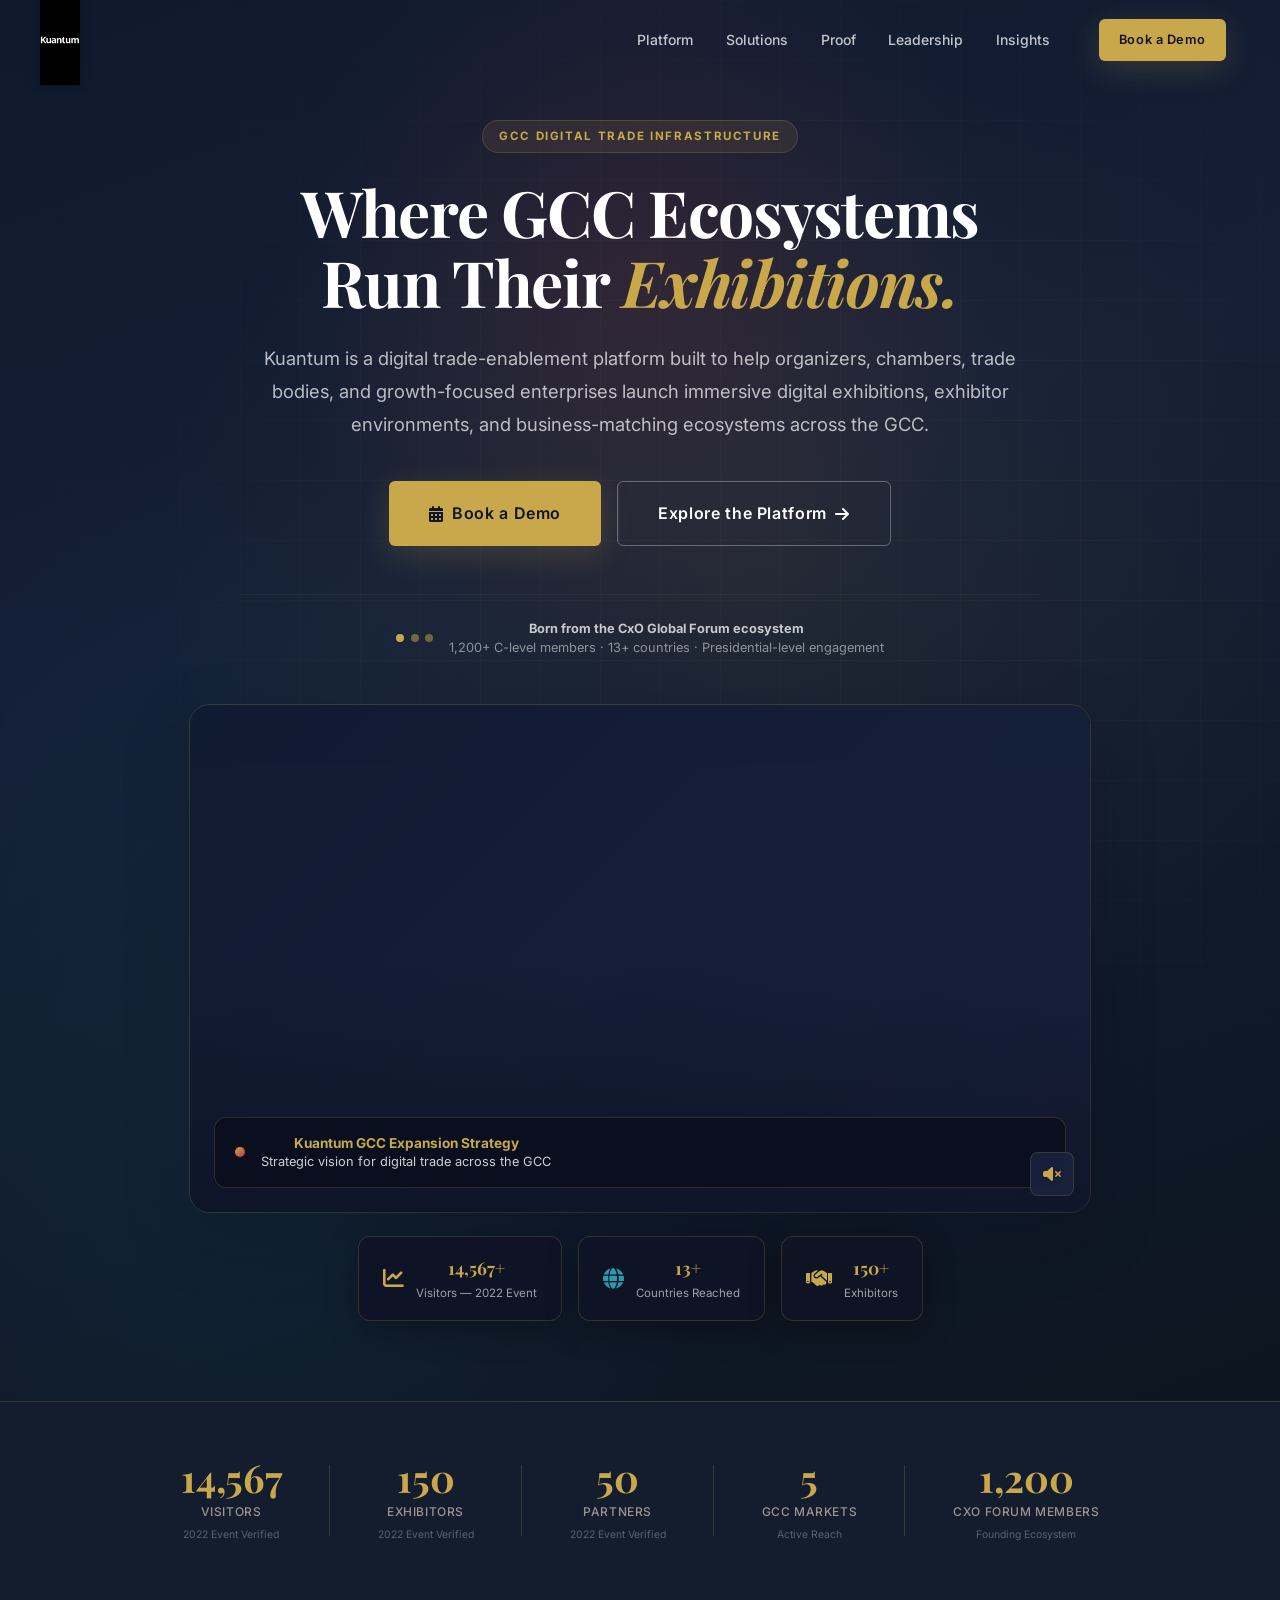
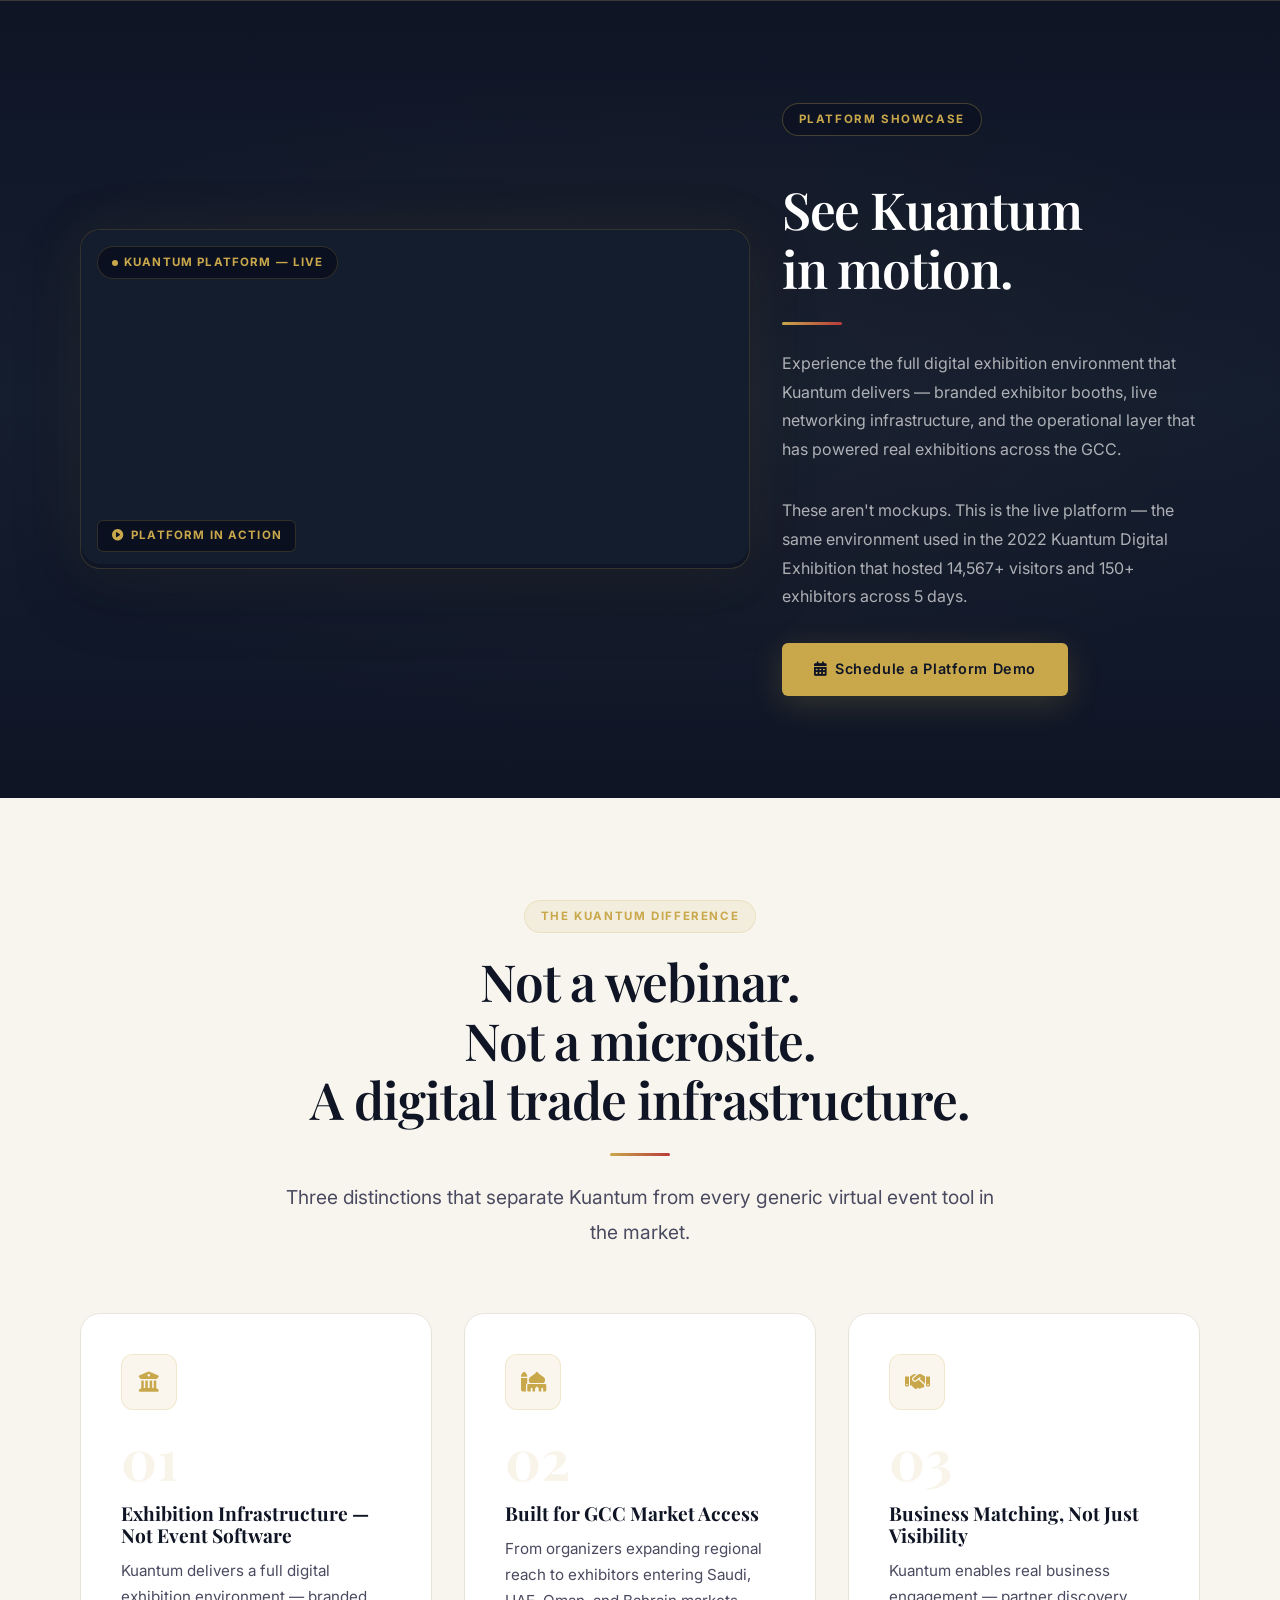
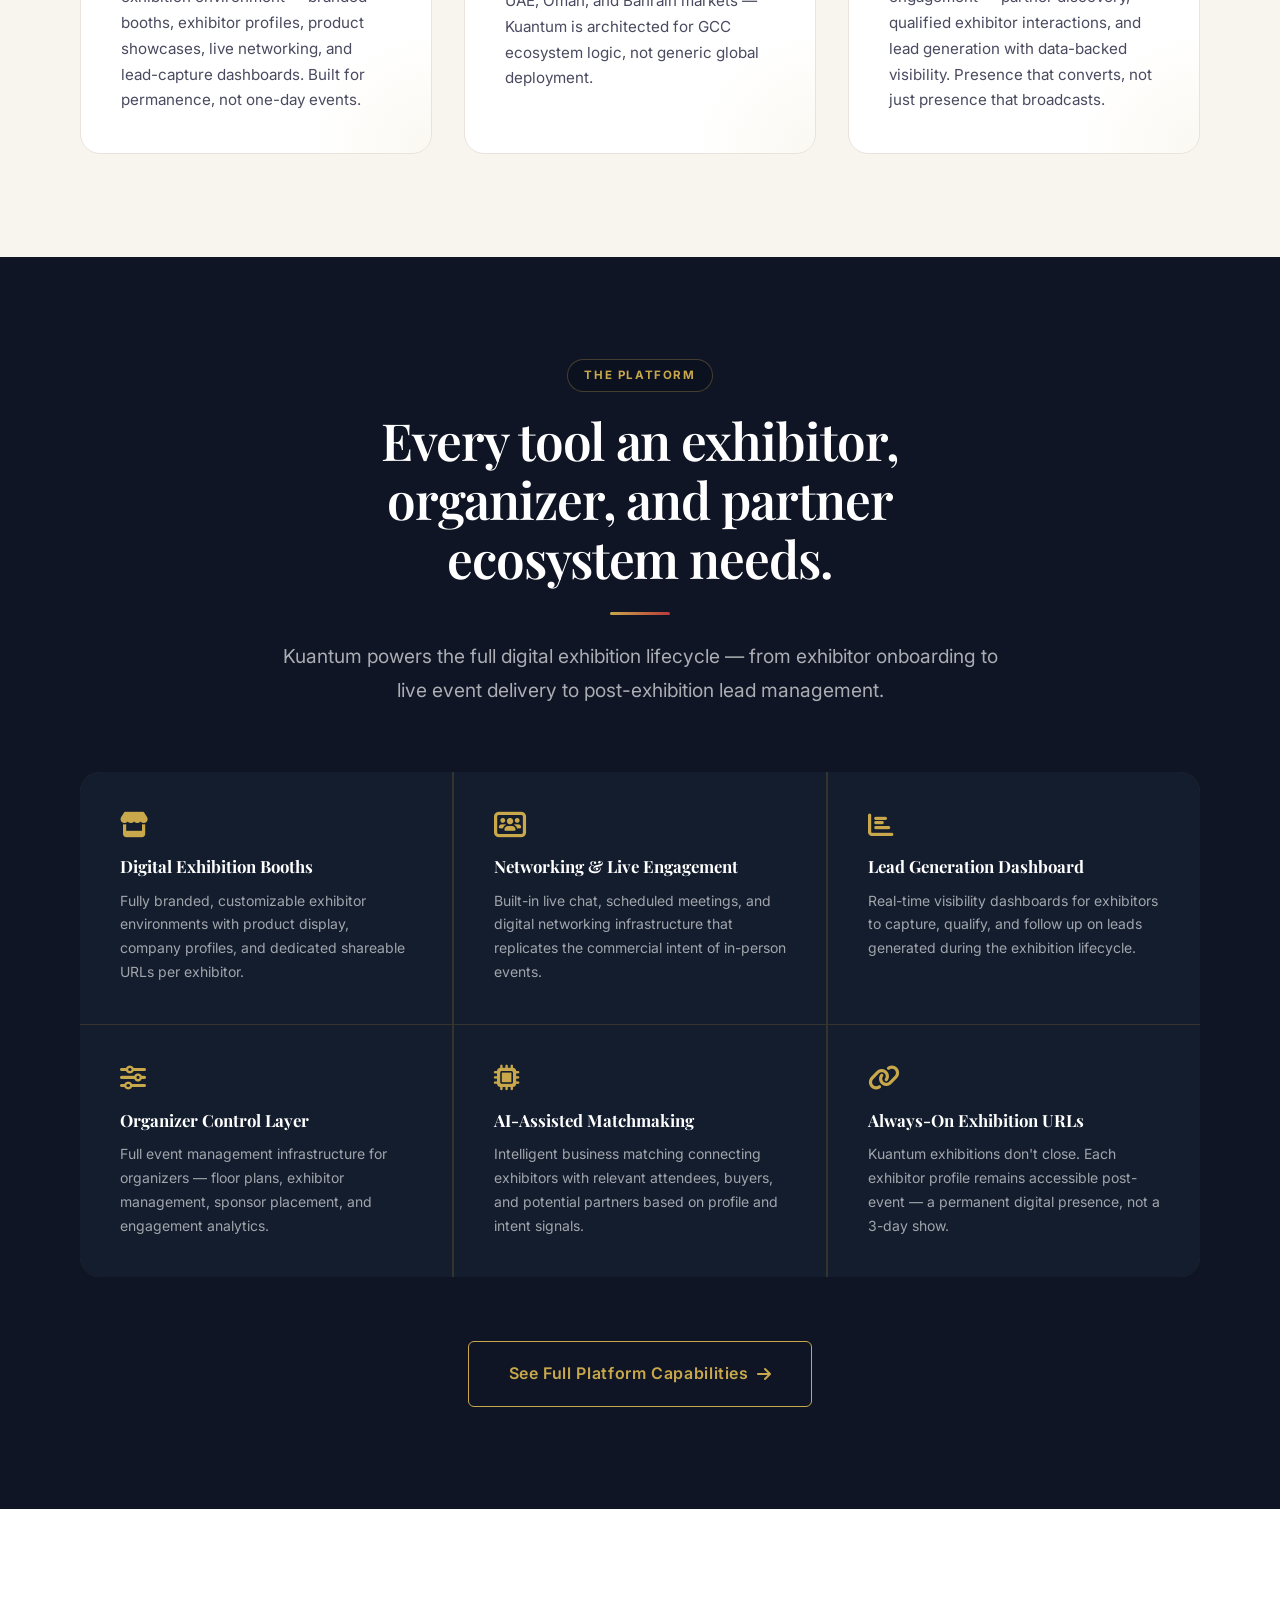
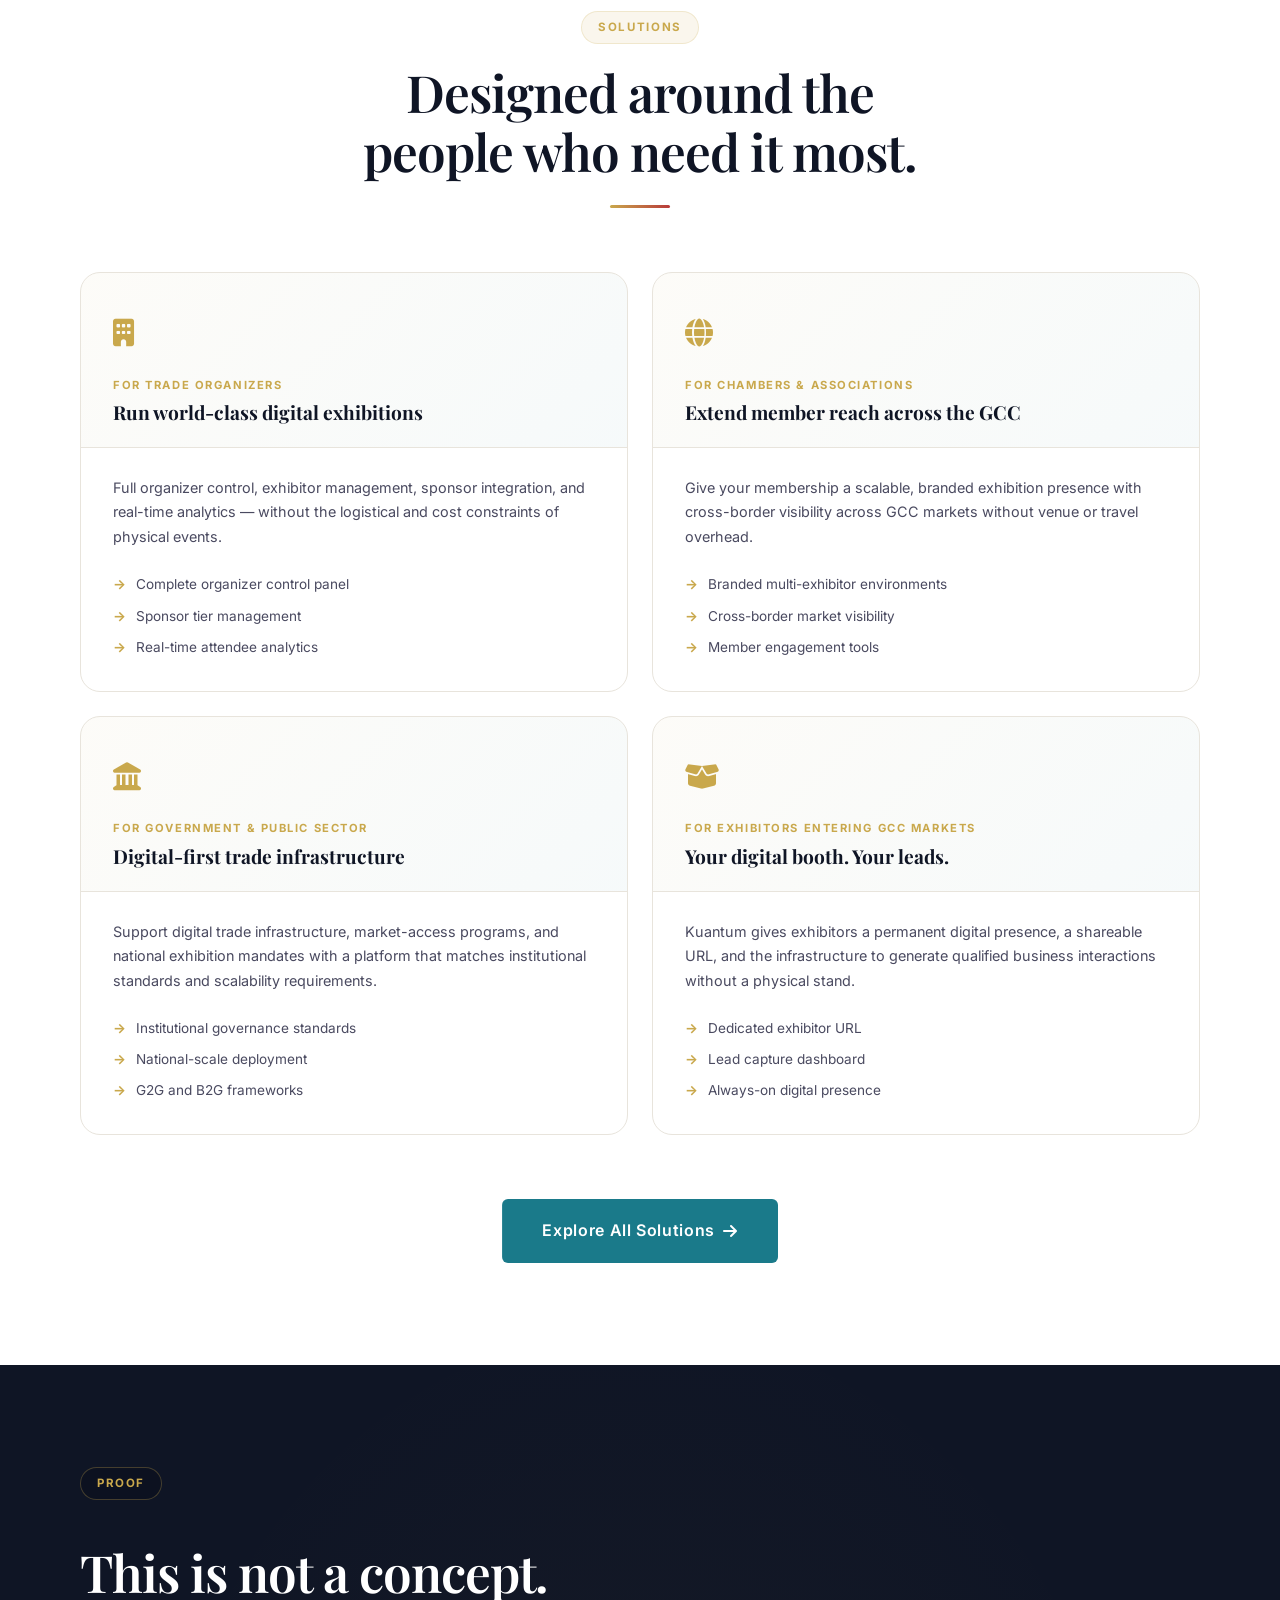
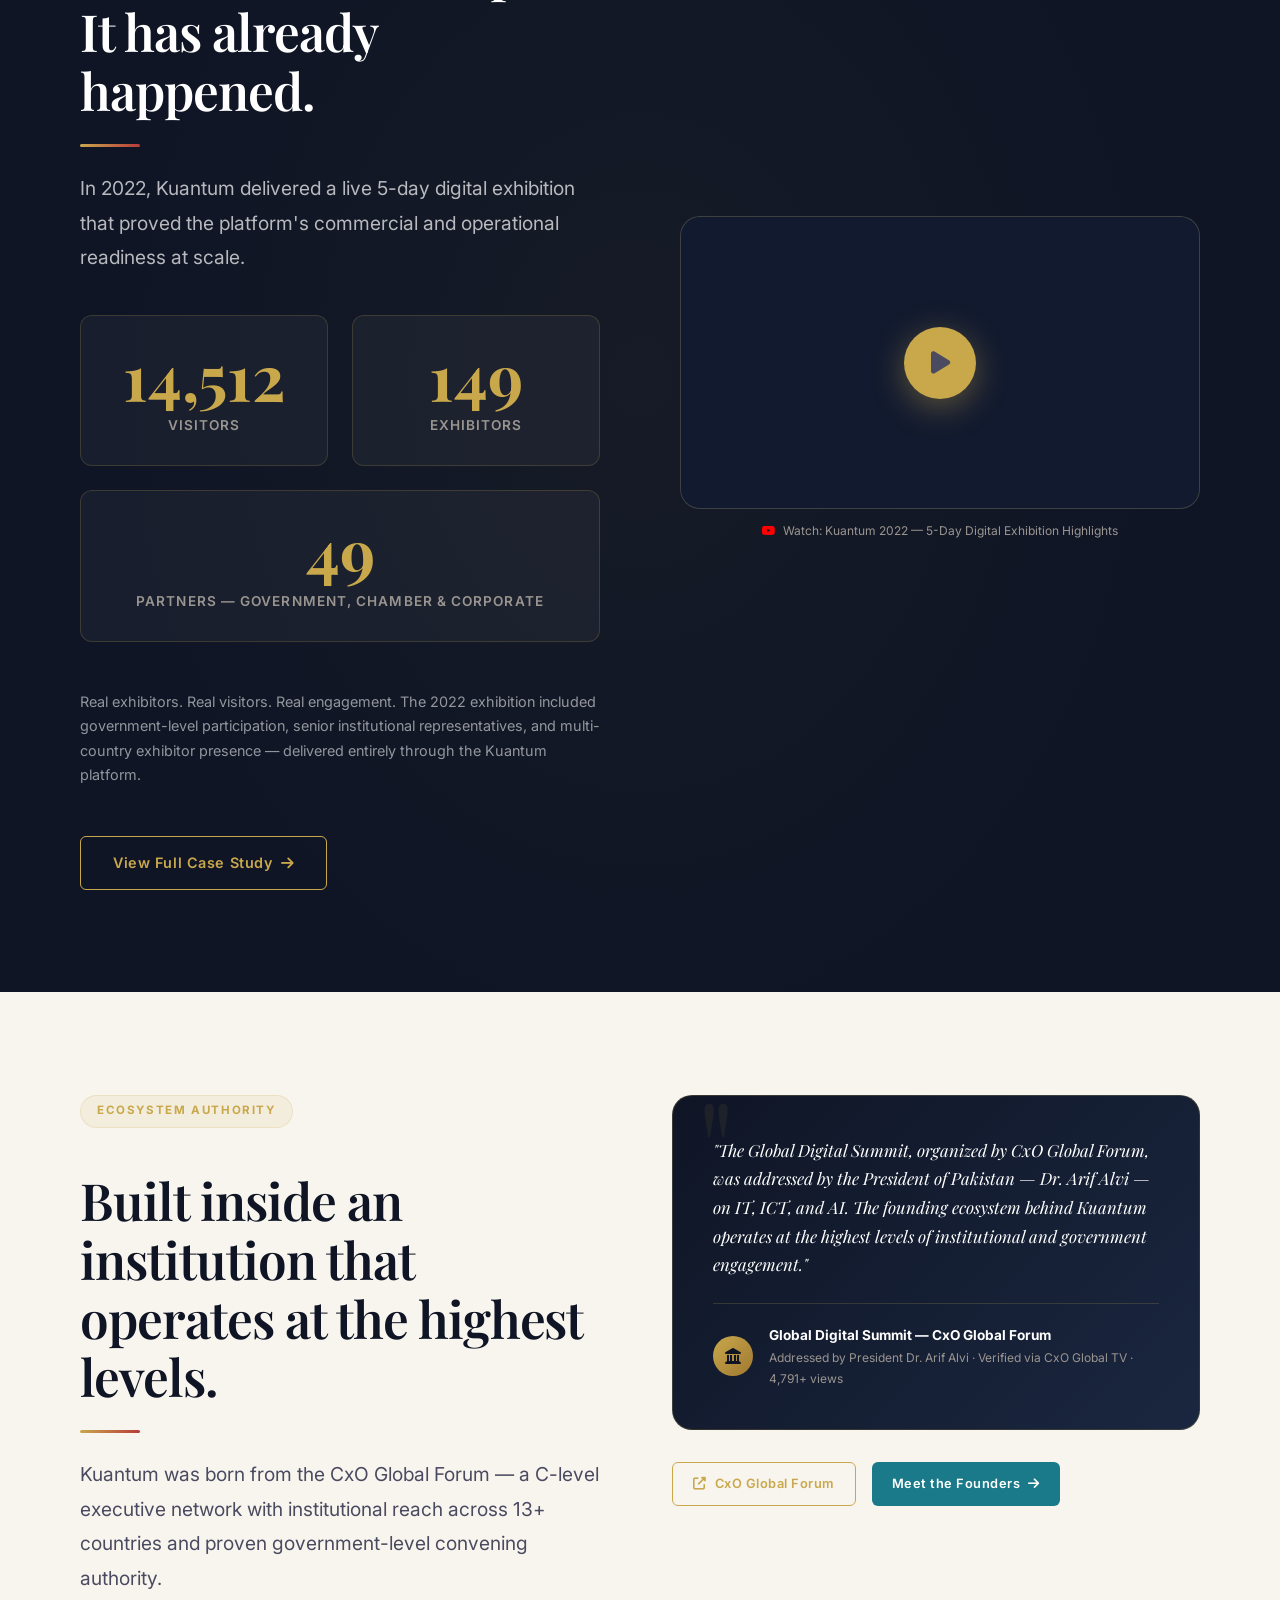
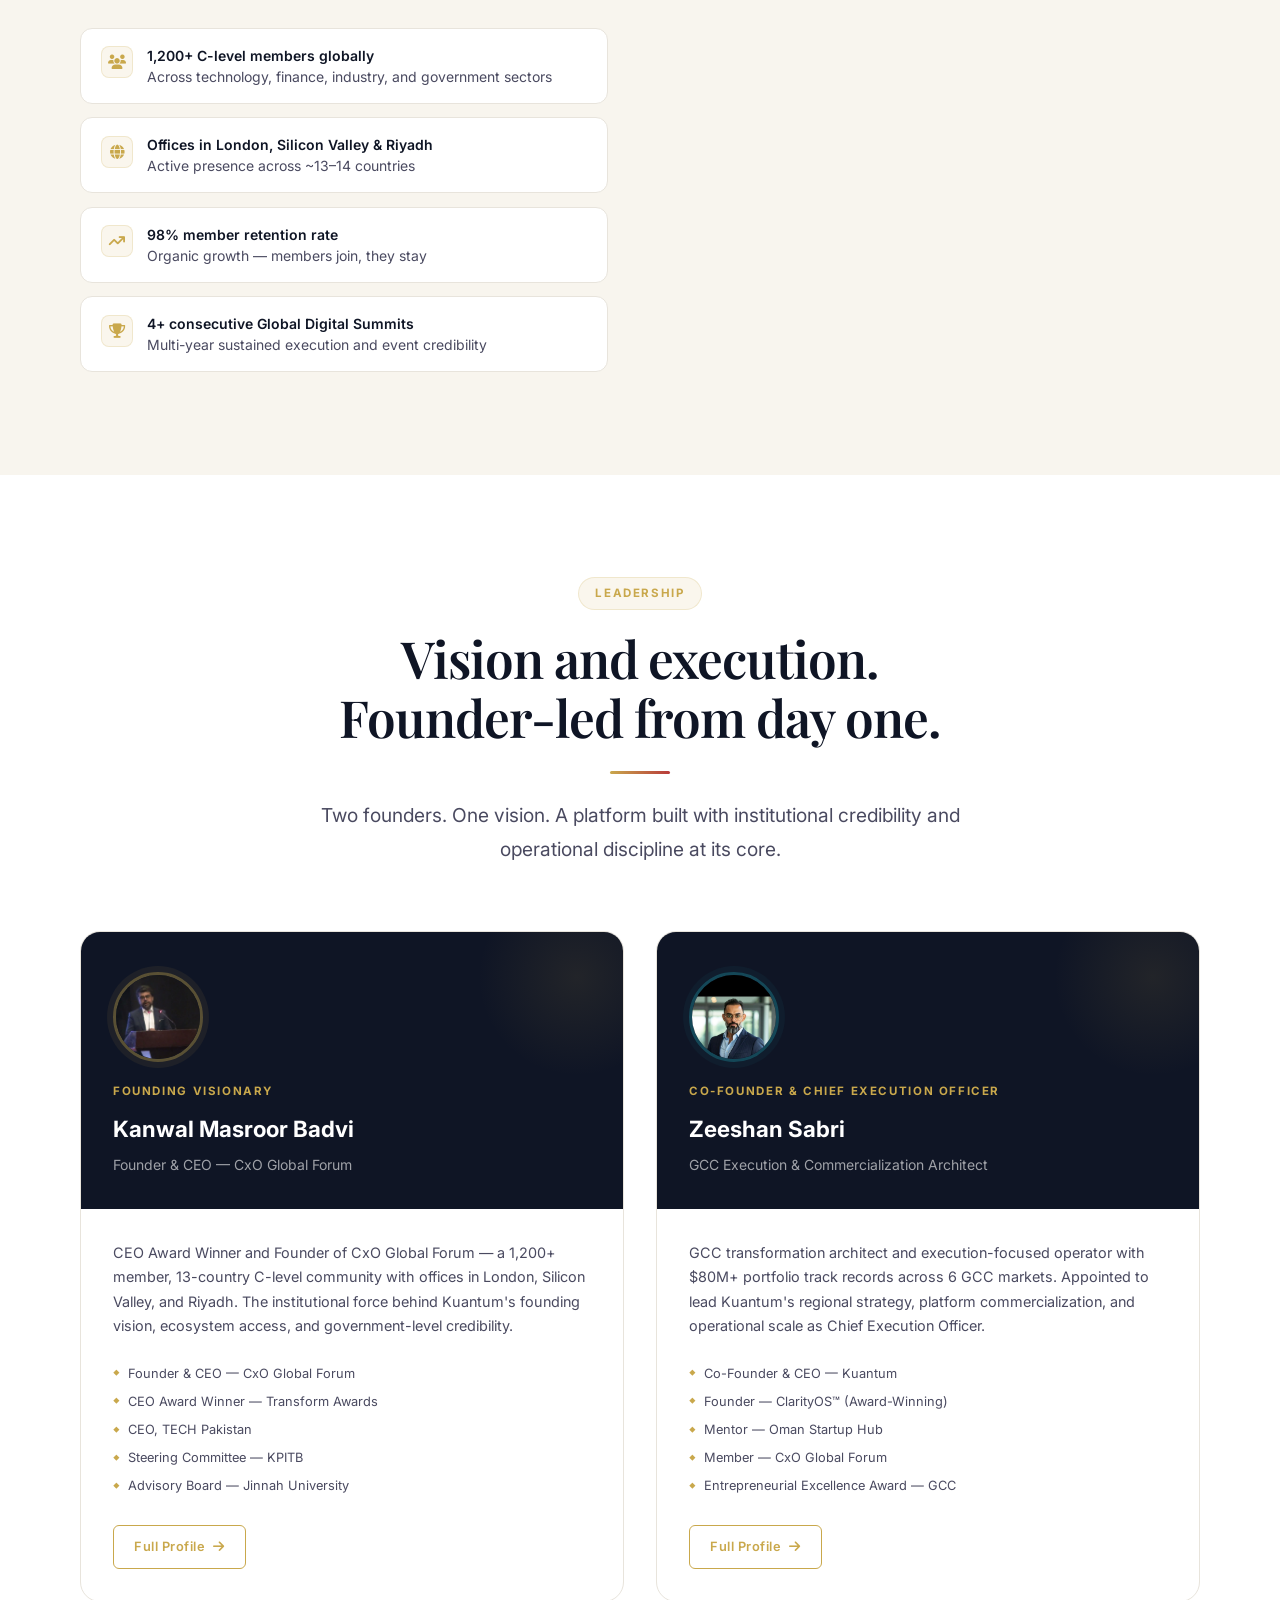
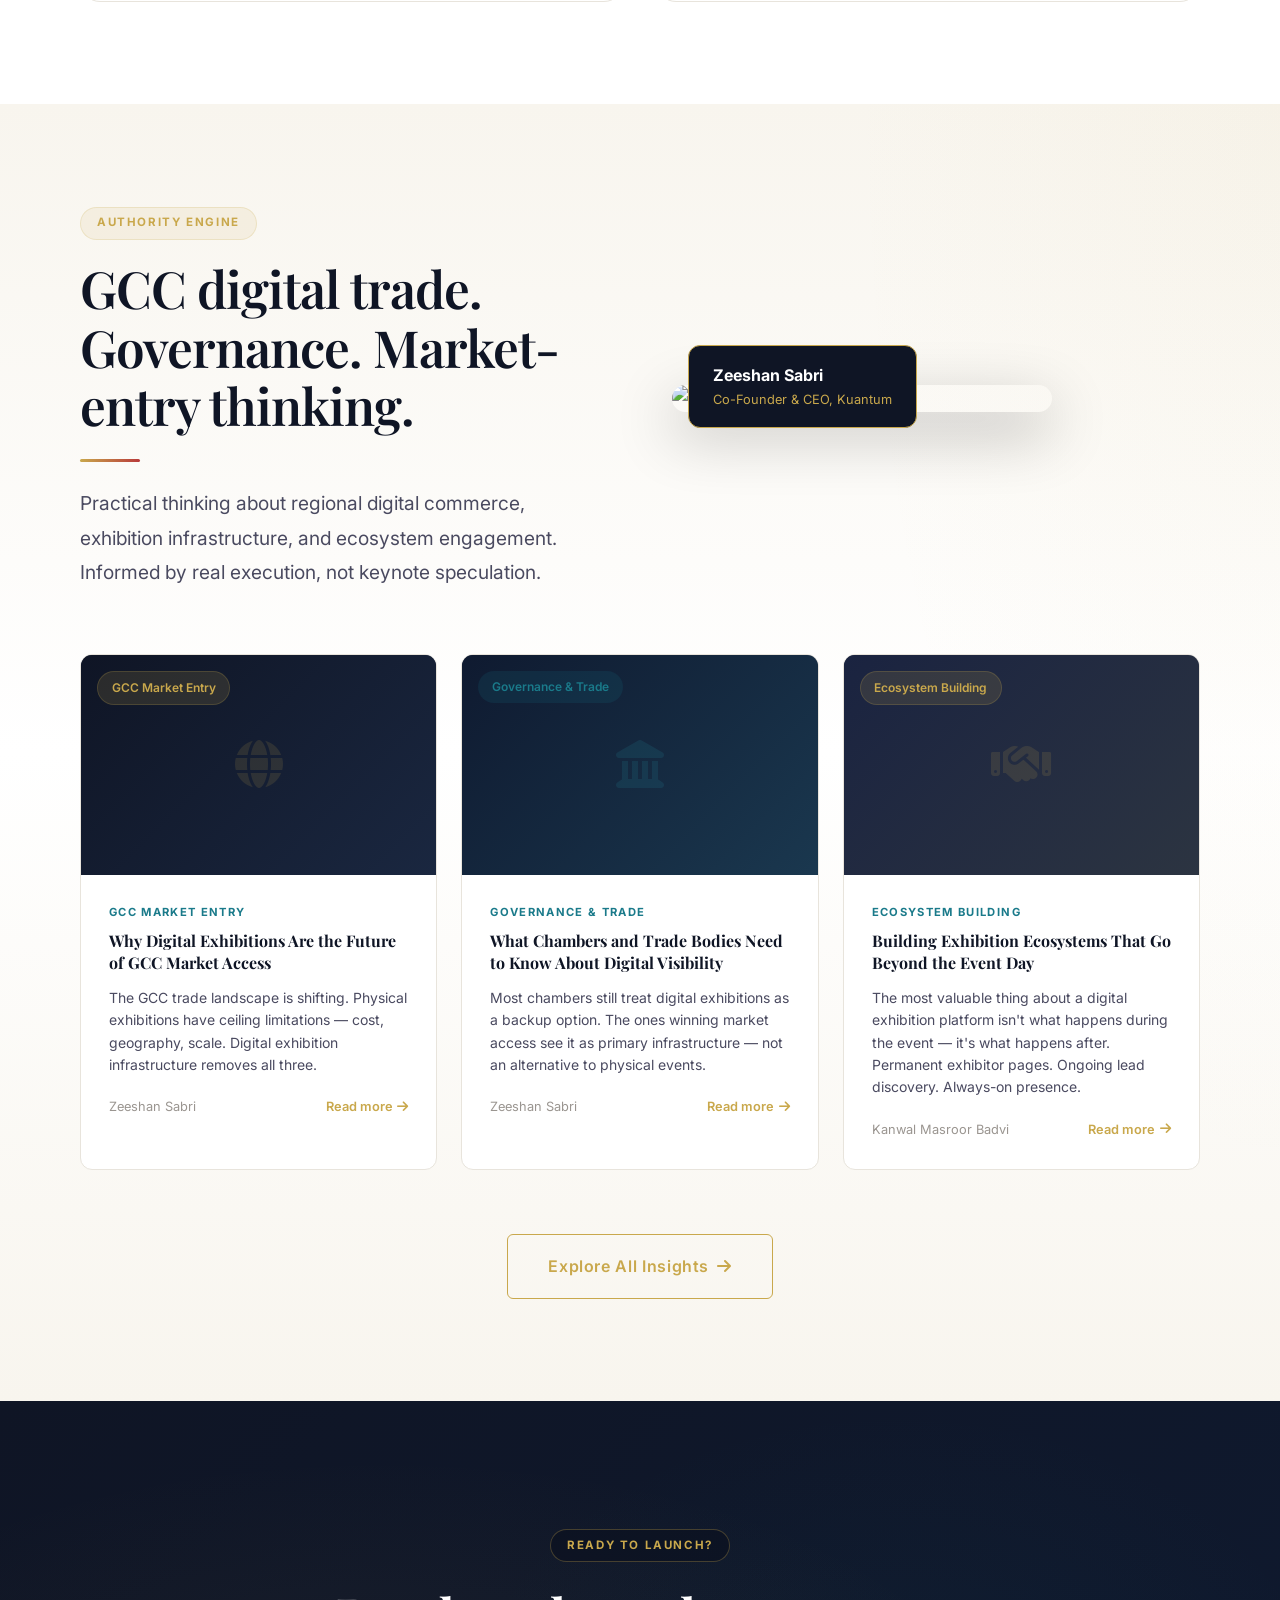
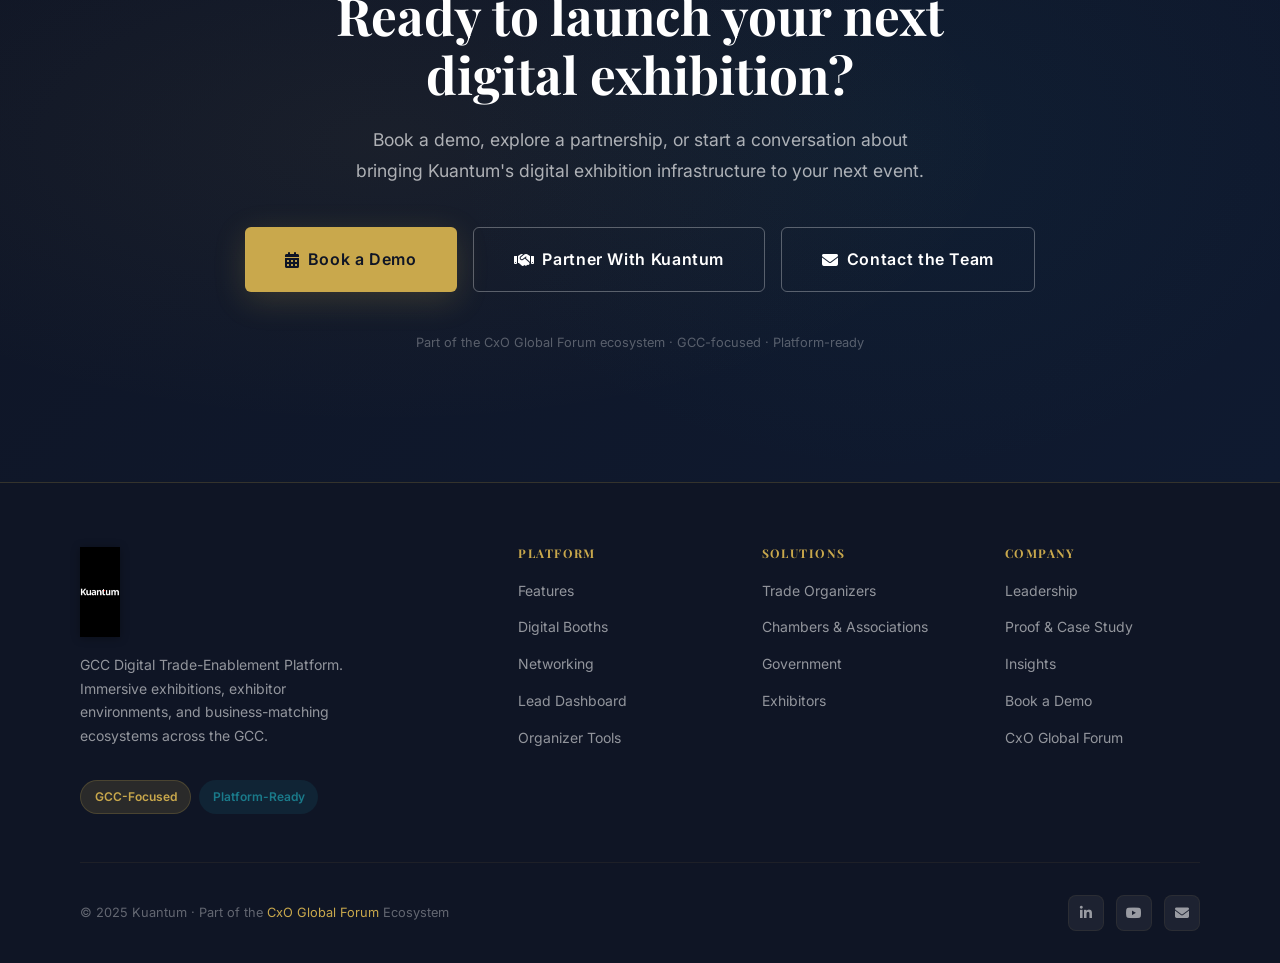
==== index.html @ 6b09f567 "Initial Kuantum Website - Pre-Launch Review Features: - Complete 6-page website (index, platform, so" ====
<!DOCTYPE html>
<html lang="en">
<head>
  <meta charset="UTF-8">
  <meta name="viewport" content="width=device-width, initial-scale=1.0">
  <title>Kuantum — GCC Digital Trade-Enablement Platform</title>
  <meta name="description" content="Kuantum is a GCC-focused digital trade-enablement and exhibition infrastructure platform. Launch immersive digital exhibitions, exhibitor environments, and business-matching ecosystems across the GCC.">
  <meta property="og:title" content="Kuantum — GCC Digital Trade-Enablement Platform">
  <meta property="og:description" content="Launch digital exhibitions, exhibitor environments, and business-matching ecosystems across the GCC.">
  <meta property="og:type" content="website">
  <link rel="stylesheet" href="css/style.css">
  <link rel="stylesheet" href="https://cdn.jsdelivr.net/npm/@fortawesome/fontawesome-free@6.4.0/css/all.min.css">
  <link rel="preconnect" href="https://fonts.googleapis.com">
  <link rel="preconnect" href="https://fonts.gstatic.com" crossorigin>
</head>
<body>

  <!-- ════════════════ NAVIGATION ════════════════ -->
  <nav class="navbar" id="navbar">
    <div class="navbar-inner">
      <a href="index.html" class="logo">
        <img src="images/kuantum-logo-new.jpg" alt="Kuantum" class="logo-img" style="height:90px;width:auto;max-width:240px;object-fit:contain;" onerror="this.classList.add('error')">
      </a>

      <div class="nav-links">
        <a href="platform.html" class="nav-link">Platform</a>
        <a href="solutions.html" class="nav-link">Solutions</a>
        <a href="proof.html" class="nav-link">Proof</a>
        <a href="leadership.html" class="nav-link">Leadership</a>
        <a href="insights.html" class="nav-link">Insights</a>
        <a href="contact.html" class="nav-link nav-cta">
          <span class="btn btn-primary btn-sm">Book a Demo</span>
        </a>
      </div>

      <button class="hamburger" id="hamburger" aria-label="Menu">
        <span></span><span></span><span></span>
      </button>
    </div>
  </nav>

  <!-- Mobile Menu -->
  <div class="mobile-menu" id="mobileMenu">
    <a href="platform.html" class="nav-link">Platform</a>
    <a href="solutions.html" class="nav-link">Solutions</a>
    <a href="proof.html" class="nav-link">Proof</a>
    <a href="leadership.html" class="nav-link">Leadership</a>
    <a href="insights.html" class="nav-link">Insights</a>
    <a href="contact.html" class="btn btn-primary">Book a Demo</a>
  </div>

  <!-- ════════════════ HERO ════════════════ -->
  <section class="hero">
    <div class="hero-bg"></div>
    <div class="hero-grid"></div>
    <div class="hero-content">
      <div class="container">
        <div class="hero-inner">

          <div class="hero-text">
            <div class="section-tag fade-up">GCC Digital Trade Infrastructure</div>
            <h1 class="hero-headline fade-up stagger-1">
              Where GCC Ecosystems<br>
              Run Their <em>Exhibitions.</em>
            </h1>
            <p class="hero-sub fade-up stagger-2">
              Kuantum is a digital trade-enablement platform built to help organizers, chambers, trade bodies, and growth-focused enterprises launch immersive digital exhibitions, exhibitor environments, and business-matching ecosystems across the GCC.
            </p>
            <div class="hero-cta-group fade-up stagger-3">
              <a href="contact.html" class="btn btn-primary btn-lg">
                <i class="fas fa-calendar-alt"></i> Book a Demo
              </a>
              <a href="platform.html" class="btn btn-ghost btn-lg">
                Explore the Platform <i class="fas fa-arrow-right"></i>
              </a>
            </div>
            <div class="hero-trust fade-up stagger-4">
              <div class="trust-dots">
                <div class="trust-dot"></div>
                <div class="trust-dot"></div>
                <div class="trust-dot"></div>
              </div>
              <p class="hero-trust-text">
                <strong style="color:rgba(255,255,255,0.75); display:block;">Born from the CxO Global Forum ecosystem</strong>
                1,200+ C-level members · 13+ countries · Presidential-level engagement
              </p>
            </div>
          </div>

          <div class="hero-visual fade-in stagger-2">
            <div style="display:grid;grid-template-columns:1fr;gap:1.5rem;">
              <div class="hero-image-wrapper" style="border-radius:var(--radius-lg);overflow:hidden;box-shadow:var(--shadow-lg), 0 0 0 1px var(--border);">
                <!-- Hero video — platform showcase -->
                <video autoplay muted loop playsinline webkit-playsinline
                  style="width:100%;height:100%;object-fit:contain;display:block;background:linear-gradient(135deg,#0F1A30,#1A2340);"
                  id="heroVisualVideo"
                >
                  <source src="Kuantum_GCC_Expansion_Strategy.pptx (1).mp4" type="video/mp4">
                </video>
                <!-- Sound Toggle Button -->
                <button class="video-sound-toggle" id="soundToggle" aria-label="Toggle sound" style="position:absolute;bottom:1rem;right:1rem;z-index:10;background:rgba(26,35,64,0.85);border:1px solid var(--border);border-radius:8px;padding:0.6rem 0.8rem;cursor:pointer;transition:all 0.2s;">
                  <i class="fas fa-volume-mute" id="soundIcon" style="color:var(--gold);font-size:1rem;"></i>
                </button>
                <!-- Fallback if video unavailable -->
                <img
                  id="heroVisualFallback"
                  src="https://i.ytimg.com/vi/lsjeVNSeosA/maxresdefault.jpg"
                  alt="Kuantum GCC Expansion Strategy"
                  style="display:none;"
                  onerror="this.style.display='none'; this.parentElement.style.background='linear-gradient(135deg,#1A2740,#0F1525)'"
                >
                <div class="hero-image-overlay"></div>
                <div class="hero-image-caption">
                  <div class="caption-dot"></div>
                  <div class="caption-text">
                    <strong>Kuantum GCC Expansion Strategy</strong>
                    Strategic vision for digital trade across the GCC
                  </div>
                </div>
              </div>

              <div style="display:flex;gap:1rem;justify-content:center;flex-wrap:wrap;">
                <div class="hero-float-card" style="position:relative;top:0;left:0;right:0;bottom:0;transform:none;">
                  <div class="float-icon" style="color:var(--gold);font-size:1.3rem;"><i class="fas fa-chart-line"></i></div>
                  <div>
                    <div class="float-stat">14,567+</div>
                    <div class="float-label">Visitors — 2022 Event</div>
                  </div>
                </div>

                <div class="hero-float-card" style="position:relative;top:0;left:0;right:0;bottom:0;transform:none;">
                  <div class="float-icon" style="color:var(--teal-light);font-size:1.3rem;"><i class="fas fa-globe"></i></div>
                  <div>
                    <div class="float-stat">13+</div>
                    <div class="float-label">Countries Reached</div>
                  </div>
                </div>

                <div class="hero-float-card" style="position:relative;top:0;left:0;right:0;bottom:0;transform:none;">
                  <div class="float-icon" style="color:var(--gold);font-size:1.3rem;"><i class="fas fa-handshake"></i></div>
                  <div>
                    <div class="float-stat">150+</div>
                    <div class="float-label">Exhibitors</div>
                  </div>
                </div>
              </div>
            </div>
          </div>

        </div>
      </div>
    </div>
  </section>

  <!-- ════════════════ PROOF STRIP ════════════════ -->
  <div class="proof-strip-section">
    <div class="container">
      <div class="proof-strip-grid">
        <div class="proof-stat fade-up">
          <div class="proof-num">14,567<span style="font-size:0.6em;color:var(--gold)">+</span></div>
          <div class="proof-desc">Visitors</div>
          <div class="proof-source">2022 Event Verified</div>
        </div>
        <div class="proof-stat fade-up stagger-1">
          <div class="proof-num">150<span style="font-size:0.6em;color:var(--gold)">+</span></div>
          <div class="proof-desc">Exhibitors</div>
          <div class="proof-source">2022 Event Verified</div>
        </div>
        <div class="proof-stat fade-up stagger-2">
          <div class="proof-num">50<span style="font-size:0.6em;color:var(--gold)">+</span></div>
          <div class="proof-desc">Partners</div>
          <div class="proof-source">2022 Event Verified</div>
        </div>
        <div class="proof-stat fade-up stagger-3">
          <div class="proof-num">5<span style="font-size:0.6em;color:var(--gold)">+</span></div>
          <div class="proof-desc">GCC Markets</div>
          <div class="proof-source">Active Reach</div>
        </div>
        <div class="proof-stat fade-up stagger-4">
          <div class="proof-num">1,200<span style="font-size:0.6em;color:var(--gold)">+</span></div>
          <div class="proof-desc">CxO Forum Members</div>
          <div class="proof-source">Founding Ecosystem</div>
        </div>
      </div>
    </div>
  </div>

  <!-- ════════════════ BRAND VIDEO SHOWCASE ════════════════ -->
  <section class="brand-video-section">
    <div class="container" style="position:relative;z-index:1;">
      <div class="video-grid">

        <div class="fade-in">
          <!-- Primary Hero Video -->
          <div class="video-primary-wrapper" id="primaryVideoWrapper" style="min-height:340px;">
            <div class="video-badge">
              <div class="video-badge-dot"></div>
              Kuantum Platform — Live
            </div>

            <!-- Video: try local path first, fallback to YouTube poster click -->
            <video id="heroVideo" autoplay muted loop playsinline webkit-playsinline
              style="min-height:300px;background:var(--navy-mid);">
              <source src="kuantum_intro.mp4" type="video/mp4">
            </video>

            <!-- Fallback overlay shown when video fails -->
            <div id="videoFallback" style="display:none;position:absolute;inset:0;border-radius:var(--radius-lg);overflow:hidden;cursor:pointer;" onclick="window.open('https://www.youtube.com/watch?v=lsjeVNSeosA','_blank')">
              <img src="https://i.ytimg.com/vi/lsjeVNSeosA/maxresdefault.jpg" alt="Kuantum 2022 Event" style="width:100%;height:100%;object-fit:cover;opacity:0.5;">
              <div style="position:absolute;inset:0;display:flex;flex-direction:column;align-items:center;justify-content:center;background:rgba(10,15,30,0.4);">
                <div style="width:72px;height:72px;border-radius:50%;background:rgba(201,168,76,0.9);display:flex;align-items:center;justify-content:center;box-shadow:0 0 40px rgba(201,168,76,0.4);margin-bottom:1rem;"><i class="fas fa-play" style="color:var(--navy);font-size:1.6rem;margin-left:4px;"></i></div>
                <div style="font-size:0.875rem;color:rgba(255,255,255,0.9);font-weight:600;">Watch 2022 Exhibition Highlights</div>
                <div style="font-size:0.72rem;color:rgba(255,255,255,0.55);margin-top:0.35rem;">5 Days · 14,567 Visitors · 150+ Exhibitors</div>
              </div>
            </div>

            <div class="video-badge" style="top:auto;bottom:1rem;left:1rem;right:auto;border-radius:var(--radius-sm);">
              <i class="fas fa-play-circle" style="color:var(--gold);"></i>
              <span>Platform in Action</span>
            </div>
          </div>
        </div>

        <div class="video-content fade-up stagger-1">
          <div class="section-tag section-tag-dark">Platform Showcase</div>
          <h2 class="display-2 mt-3">See Kuantum<br>in motion.</h2>
          <div class="divider-gold mt-3 mb-4"></div>
          <p>Experience the full digital exhibition environment that Kuantum delivers — branded exhibitor booths, live networking infrastructure, and the operational layer that has powered real exhibitions across the GCC.</p>
          <p>These aren't mockups. This is the live platform — the same environment used in the 2022 Kuantum Digital Exhibition that hosted 14,567+ visitors and 150+ exhibitors across 5 days.</p>

          <div class="mt-5">
            <a href="contact.html" class="btn btn-primary">
              <i class="fas fa-calendar-alt"></i> Schedule a Platform Demo
            </a>
          </div>
        </div>

      </div>
    </div>
  </section>

  <!-- ════════════════ WHY KUANTUM ════════════════ -->
  <section class="pillars-section section">
    <div class="container">
      <div class="section-header">
        <div class="section-tag fade-up">The Kuantum Difference</div>
        <h2 class="display-2 fade-up stagger-1">Not a webinar.<br>Not a microsite.<br>A digital trade infrastructure.</h2>
        <div class="divider-gold divider-gold-center fade-up stagger-2"></div>
        <p class="lead fade-up stagger-3">Three distinctions that separate Kuantum from every generic virtual event tool in the market.</p>
      </div>

      <div class="grid grid-3 fade-up">
        <div class="pillar-card">
          <div class="fa-icon-box"><i class="fas fa-building-columns"></i></div>
          <div class="pillar-number">01</div>
          <h3 class="pillar-title">Exhibition Infrastructure — Not Event Software</h3>
          <p class="pillar-body">Kuantum delivers a full digital exhibition environment — branded booths, exhibitor profiles, product showcases, live networking, and lead-capture dashboards. Built for permanence, not one-day events.</p>
        </div>
        <div class="pillar-card">
          <div class="fa-icon-box"><i class="fas fa-mosque"></i></div>
          <div class="pillar-number">02</div>
          <h3 class="pillar-title">Built for GCC Market Access</h3>
          <p class="pillar-body">From organizers expanding regional reach to exhibitors entering Saudi, UAE, Oman, and Bahrain markets — Kuantum is architected for GCC ecosystem logic, not generic global deployment.</p>
        </div>
        <div class="pillar-card">
          <div class="fa-icon-box"><i class="fas fa-handshake"></i></div>
          <div class="pillar-number">03</div>
          <h3 class="pillar-title">Business Matching, Not Just Visibility</h3>
          <p class="pillar-body">Kuantum enables real business engagement — partner discovery, qualified exhibitor interactions, and lead generation with data-backed visibility. Presence that converts, not just presence that broadcasts.</p>
        </div>
      </div>
    </div>
  </section>

  <!-- ════════════════ PLATFORM OVERVIEW ════════════════ -->
  <section class="platform-section section">
    <div class="container">
      <div class="section-header">
        <div class="section-tag section-tag-dark fade-up">The Platform</div>
        <h2 class="display-2 text-white fade-up stagger-1">Every tool an exhibitor,<br>organizer, and partner ecosystem needs.</h2>
        <div class="divider-gold divider-gold-center fade-up stagger-2"></div>
        <p class="lead fade-up stagger-3" style="color:rgba(255,255,255,0.65)">Kuantum powers the full digital exhibition lifecycle — from exhibitor onboarding to live event delivery to post-exhibition lead management.</p>
      </div>

      <div class="platform-grid fade-up">
        <div class="platform-feature">
          <i class="fas fa-store fa-icon-box-platform"></i>
          <h4 class="platform-title">Digital Exhibition Booths</h4>
          <p class="platform-body">Fully branded, customizable exhibitor environments with product display, company profiles, and dedicated shareable URLs per exhibitor.</p>
        </div>
        <div class="platform-feature">
          <i class="fas fa-users-rectangle fa-icon-box-platform"></i>
          <h4 class="platform-title">Networking & Live Engagement</h4>
          <p class="platform-body">Built-in live chat, scheduled meetings, and digital networking infrastructure that replicates the commercial intent of in-person events.</p>
        </div>
        <div class="platform-feature">
          <i class="fas fa-chart-bar fa-icon-box-platform"></i>
          <h4 class="platform-title">Lead Generation Dashboard</h4>
          <p class="platform-body">Real-time visibility dashboards for exhibitors to capture, qualify, and follow up on leads generated during the exhibition lifecycle.</p>
        </div>
        <div class="platform-feature">
          <i class="fas fa-sliders fa-icon-box-platform"></i>
          <h4 class="platform-title">Organizer Control Layer</h4>
          <p class="platform-body">Full event management infrastructure for organizers — floor plans, exhibitor management, sponsor placement, and engagement analytics.</p>
        </div>
        <div class="platform-feature">
          <i class="fas fa-microchip fa-icon-box-platform"></i>
          <h4 class="platform-title">AI-Assisted Matchmaking</h4>
          <p class="platform-body">Intelligent business matching connecting exhibitors with relevant attendees, buyers, and potential partners based on profile and intent signals.</p>
        </div>
        <div class="platform-feature">
          <i class="fas fa-link fa-icon-box-platform"></i>
          <h4 class="platform-title">Always-On Exhibition URLs</h4>
          <p class="platform-body">Kuantum exhibitions don't close. Each exhibitor profile remains accessible post-event — a permanent digital presence, not a 3-day show.</p>
        </div>
      </div>

      <div class="text-center mt-8 fade-up">
        <a href="platform.html" class="btn btn-outline btn-lg">
          See Full Platform Capabilities <i class="fas fa-arrow-right"></i>
        </a>
      </div>
    </div>
  </section>

  <!-- ════════════════ WHO IT'S FOR ════════════════ -->
  <section class="section" style="background: var(--white);">
    <div class="container">
      <div class="section-header">
        <div class="section-tag fade-up">Solutions</div>
        <h2 class="display-2 fade-up stagger-1">Designed around the<br>people who need it most.</h2>
        <div class="divider-gold divider-gold-center fade-up stagger-2"></div>
      </div>

      <div class="grid grid-2 fade-up" style="gap:1.5rem;">
        <div class="audience-card">
          <div class="audience-header">
            <div class="audience-icon"><i class="fas fa-building" style="font-size:1.75rem;color:var(--gold);"></i></div>
            <div class="audience-label">For Trade Organizers</div>
            <h3 class="audience-title">Run world-class digital exhibitions</h3>
          </div>
          <div class="audience-body">
            <p class="audience-text">Full organizer control, exhibitor management, sponsor integration, and real-time analytics — without the logistical and cost constraints of physical events.</p>
            <div class="audience-benefits">
              <div class="benefit-item">Complete organizer control panel</div>
              <div class="benefit-item">Sponsor tier management</div>
              <div class="benefit-item">Real-time attendee analytics</div>
            </div>
          </div>
        </div>

        <div class="audience-card">
          <div class="audience-header">
            <div class="audience-icon"><i class="fas fa-globe" style="font-size:1.75rem;color:var(--gold);"></i></div>
            <div class="audience-label">For Chambers & Associations</div>
            <h3 class="audience-title">Extend member reach across the GCC</h3>
          </div>
          <div class="audience-body">
            <p class="audience-text">Give your membership a scalable, branded exhibition presence with cross-border visibility across GCC markets without venue or travel overhead.</p>
            <div class="audience-benefits">
              <div class="benefit-item">Branded multi-exhibitor environments</div>
              <div class="benefit-item">Cross-border market visibility</div>
              <div class="benefit-item">Member engagement tools</div>
            </div>
          </div>
        </div>

        <div class="audience-card">
          <div class="audience-header">
            <div class="audience-icon"><i class="fas fa-landmark" style="font-size:1.75rem;color:var(--gold);"></i></div>
            <div class="audience-label">For Government & Public Sector</div>
            <h3 class="audience-title">Digital-first trade infrastructure</h3>
          </div>
          <div class="audience-body">
            <p class="audience-text">Support digital trade infrastructure, market-access programs, and national exhibition mandates with a platform that matches institutional standards and scalability requirements.</p>
            <div class="audience-benefits">
              <div class="benefit-item">Institutional governance standards</div>
              <div class="benefit-item">National-scale deployment</div>
              <div class="benefit-item">G2G and B2G frameworks</div>
            </div>
          </div>
        </div>

        <div class="audience-card">
          <div class="audience-header">
            <div class="audience-icon"><i class="fas fa-box-open" style="font-size:1.75rem;color:var(--gold);"></i></div>
            <div class="audience-label">For Exhibitors Entering GCC Markets</div>
            <h3 class="audience-title">Your digital booth. Your leads.</h3>
          </div>
          <div class="audience-body">
            <p class="audience-text">Kuantum gives exhibitors a permanent digital presence, a shareable URL, and the infrastructure to generate qualified business interactions without a physical stand.</p>
            <div class="audience-benefits">
              <div class="benefit-item">Dedicated exhibitor URL</div>
              <div class="benefit-item">Lead capture dashboard</div>
              <div class="benefit-item">Always-on digital presence</div>
            </div>
          </div>
        </div>
      </div>

      <div class="text-center mt-8 fade-up">
        <a href="solutions.html" class="btn btn-teal btn-lg">
          Explore All Solutions <i class="fas fa-arrow-right"></i>
        </a>
      </div>
    </div>
  </section>

  <!-- ════════════════ EVENT PROOF ════════════════ -->
  <section class="proof-section section">
    <div class="container" style="position:relative;z-index:1">
      <div class="event-proof-grid">

        <div>
          <div class="section-tag section-tag-dark fade-up">Proof</div>
          <h2 class="display-2 text-white mt-3 fade-up stagger-1">This is not a concept.<br>It has already happened.</h2>
          <div class="divider-gold fade-up stagger-2"></div>
          <p class="lead fade-up stagger-3" style="color:rgba(255,255,255,0.7);margin-bottom:2.5rem;">In 2022, Kuantum delivered a live 5-day digital exhibition that proved the platform's commercial and operational readiness at scale.</p>

          <div class="event-metrics fade-up stagger-3">
            <div class="metric-card">
              <div class="stat-number">14,567<span style="font-size:0.5em">+</span></div>
              <div class="stat-label">Visitors</div>
            </div>
            <div class="metric-card">
              <div class="stat-number">150<span style="font-size:0.5em">+</span></div>
              <div class="stat-label">Exhibitors</div>
            </div>
            <div class="metric-card span-2">
              <div class="stat-number">50<span style="font-size:0.5em">+</span></div>
              <div class="stat-label">Partners — Government, Chamber & Corporate</div>
            </div>
          </div>

          <p class="mt-6 fade-up stagger-4" style="font-size:0.9rem;color:rgba(255,255,255,0.55);line-height:1.7;">
            Real exhibitors. Real visitors. Real engagement. The 2022 exhibition included government-level participation, senior institutional representatives, and multi-country exhibitor presence — delivered entirely through the Kuantum platform.
          </p>

          <div class="mt-6 fade-up stagger-5">
            <a href="proof.html" class="btn btn-outline">
              View Full Case Study <i class="fas fa-arrow-right"></i>
            </a>
          </div>
        </div>

        <div class="fade-in stagger-2">
          <div class="video-preview" onclick="window.open('https://www.youtube.com/watch?v=lsjeVNSeosA','_blank')" title="Watch Kuantum 2022 Event Highlights">
            <img
              src="https://i.ytimg.com/vi/lsjeVNSeosA/hqdefault.jpg"
              alt="Kuantum 2022 Event Highlights Video"
              class="video-thumb"
              onerror="this.style.display='none'"
            >
            <div class="video-overlay">
              <div class="play-btn"><i class="fas fa-play"></i></div>
            </div>
          </div>
          <p style="font-size:0.75rem;color:var(--mid-gray);text-align:center;margin-top:0.75rem;">
            <i class="fab fa-youtube" style="color:#FF0000;margin-right:0.3rem;"></i>
            Watch: Kuantum 2022 — 5-Day Digital Exhibition Highlights
          </p>
        </div>

      </div>
    </div>
  </section>

  <!-- ════════════════ ECOSYSTEM CREDIBILITY ════════════════ -->
  <section class="ecosystem-section section">
    <div class="container">
      <div class="ecosystem-grid">

        <div>
          <div class="section-tag fade-up">Ecosystem Authority</div>
          <h2 class="display-2 mt-3 fade-up stagger-1">Built inside an institution that operates at the highest levels.</h2>
          <div class="divider-gold fade-up stagger-2"></div>
          <p class="lead fade-up stagger-3" style="margin-bottom:2rem;">Kuantum was born from the CxO Global Forum — a C-level executive network with institutional reach across 13+ countries and proven government-level convening authority.</p>

          <div class="credential-list fade-up stagger-3">
            <div class="credential-item">
              <span class="cred-icon"><i class="fas fa-users" style="color:var(--gold);"></i></span>
              <div class="cred-text"><strong>1,200+ C-level members globally</strong>Across technology, finance, industry, and government sectors</div>
            </div>
            <div class="credential-item">
              <span class="cred-icon"><i class="fas fa-globe" style="color:var(--gold);"></i></span>
              <div class="cred-text"><strong>Offices in London, Silicon Valley & Riyadh</strong>Active presence across ~13–14 countries</div>
            </div>
            <div class="credential-item">
              <span class="cred-icon"><i class="fas fa-arrow-trend-up" style="color:var(--gold);"></i></span>
              <div class="cred-text"><strong>98% member retention rate</strong>Organic growth — members join, they stay</div>
            </div>
            <div class="credential-item">
              <span class="cred-icon"><i class="fas fa-trophy" style="color:var(--gold);"></i></span>
              <div class="cred-text"><strong>4+ consecutive Global Digital Summits</strong>Multi-year sustained execution and event credibility</div>
            </div>
          </div>
        </div>

        <div>
          <div class="presidential-callout fade-up">
            <p class="quote-text">
              "The Global Digital Summit, organized by CxO Global Forum, was addressed by the President of Pakistan — Dr. Arif Alvi — on IT, ICT, and AI. The founding ecosystem behind Kuantum operates at the highest levels of institutional and government engagement."
            </p>
            <div class="quote-attribution">
              <div class="quote-attr-dot" style="font-size:1rem;"><i class="fas fa-landmark"></i></div>
              <div>
                <div class="quote-attr-name">Global Digital Summit — CxO Global Forum</div>
                <div class="quote-attr-title">Addressed by President Dr. Arif Alvi · Verified via CxO Global TV · 4,791+ views</div>
              </div>
            </div>
          </div>

          <div class="mt-4 fade-up stagger-2" style="display:flex;gap:1rem;flex-wrap:wrap;">
            <a href="https://new.cxoforum.global/" target="_blank" class="btn btn-outline btn-sm">
              <i class="fas fa-external-link-alt"></i> CxO Global Forum
            </a>
            <a href="leadership.html" class="btn btn-teal btn-sm">
              Meet the Founders <i class="fas fa-arrow-right"></i>
            </a>
          </div>
        </div>

      </div>
    </div>
  </section>

  <!-- ════════════════ LEADERSHIP PREVIEW ════════════════ -->
  <section class="leadership-section section">
    <div class="container">
      <div class="section-header">
        <div class="section-tag fade-up">Leadership</div>
        <h2 class="display-2 fade-up stagger-1">Vision and execution.<br>Founder-led from day one.</h2>
        <div class="divider-gold divider-gold-center fade-up stagger-2"></div>
        <p class="lead fade-up stagger-3">Two founders. One vision. A platform built with institutional credibility and operational discipline at its core.</p>
      </div>

      <div class="grid grid-2 fade-up" style="gap:2rem;">
        <div class="leader-card">
          <div class="leader-header">
            <div class="leader-avatar" style="background:none;padding:0;width:90px;height:90px;border-radius:50%;overflow:hidden;border:3px solid rgba(201,168,76,0.4);box-shadow:0 0 0 6px rgba(201,168,76,0.08);">
              <img src="images/kanwal-profile.jpg" alt="Kanwal Masroor Badvi" style="width:100%;height:100%;object-fit:cover;object-position:center top;" onerror="this.style.display='none';this.parentElement.innerHTML='KM';this.parentElement.style.background='linear-gradient(135deg,#1A2340,#0A0F1E)';this.parentElement.style.display='flex';this.parentElement.style.alignItems='center';this.parentElement.style.justifyContent='center';this.parentElement.style.fontSize='1.4rem';this.parentElement.style.fontWeight='700';this.parentElement.style.color='var(--gold)'">
            </div>
            <div class="leader-role">Founding Visionary</div>
            <div class="leader-name">Kanwal Masroor Badvi</div>
            <div class="leader-title">Founder & CEO — CxO Global Forum</div>
          </div>
          <div class="leader-body">
            <p class="leader-bio">CEO Award Winner and Founder of CxO Global Forum — a 1,200+ member, 13-country C-level community with offices in London, Silicon Valley, and Riyadh. The institutional force behind Kuantum's founding vision, ecosystem access, and government-level credibility.</p>
            <div class="leader-creds">
              <div class="leader-cred-item">Founder & CEO — CxO Global Forum</div>
              <div class="leader-cred-item">CEO Award Winner — Transform Awards</div>
              <div class="leader-cred-item">CEO, TECH Pakistan</div>
              <div class="leader-cred-item">Steering Committee — KPITB</div>
              <div class="leader-cred-item">Advisory Board — Jinnah University</div>
            </div>
            <a href="leadership.html" class="btn btn-outline btn-sm">
              Full Profile <i class="fas fa-arrow-right"></i>
            </a>
          </div>
        </div>

        <div class="leader-card">
          <div class="leader-header">
            <div class="leader-avatar" style="background:none;padding:0;width:90px;height:90px;border-radius:50%;overflow:hidden;border:3px solid rgba(26,122,138,0.5);box-shadow:0 0 0 6px rgba(26,122,138,0.08);">
              <img src="images/zeeshan-profile.jpg" alt="Zeeshan Sabri" style="width:100%;height:100%;object-fit:cover;object-position:center 20%;" onerror="this.style.display='none';this.parentElement.innerHTML='ZS';this.parentElement.style.background='linear-gradient(135deg,#1A2340,#0A0F1E)';this.parentElement.style.display='flex';this.parentElement.style.alignItems='center';this.parentElement.style.justifyContent='center';this.parentElement.style.fontSize='1.4rem';this.parentElement.style.fontWeight='700';this.parentElement.style.color='var(--teal-light)'">
            </div>
            <div class="leader-role">Co-Founder & Chief Execution Officer</div>
            <div class="leader-name">Zeeshan Sabri</div>
            <div class="leader-title">GCC Execution & Commercialization Architect</div>
          </div>
          <div class="leader-body">
            <p class="leader-bio">GCC transformation architect and execution-focused operator with $80M+ portfolio track records across 6 GCC markets. Appointed to lead Kuantum's regional strategy, platform commercialization, and operational scale as Chief Execution Officer.</p>
            <div class="leader-creds">
              <div class="leader-cred-item">Co-Founder & CEO — Kuantum</div>
              <div class="leader-cred-item">Founder — ClarityOS™ (Award-Winning)</div>
              <div class="leader-cred-item">Mentor — Oman Startup Hub</div>
              <div class="leader-cred-item">Member — CxO Global Forum</div>
              <div class="leader-cred-item">Entrepreneurial Excellence Award — GCC</div>
            </div>
            <a href="leadership.html" class="btn btn-outline btn-sm">
              Full Profile <i class="fas fa-arrow-right"></i>
            </a>
          </div>
        </div>
      </div>
    </div>
  </section>

  <!-- ════════════════ INSIGHTS PREVIEW ════════════════ -->
  <section class="insights-section section">
    <div class="container">
      <div class="grid grid-2" style="gap:4rem;align-items:center;margin-bottom:4rem;">
        <div>
          <div class="section-tag fade-up">Authority Engine</div>
          <h2 class="display-2 fade-up stagger-1">GCC digital trade.<br>Governance. Market-entry thinking.</h2>
          <div class="divider-gold fade-up stagger-2"></div>
          <p class="lead fade-up stagger-3">Practical thinking about regional digital commerce, exhibition infrastructure, and ecosystem engagement. Informed by real execution, not keynote speculation.</p>
        </div>
        <div class="fade-up stagger-2" style="position:relative;">
          <img src="Zeeshan Sabri CEO_Kuantum.png" alt="Zeeshan Sabri - Kuantum CEO" style="width:100%;max-width:380px;border-radius:var(--radius-lg);box-shadow:0 20px 60px rgba(0,0,0,0.3);">
          <div style="position:absolute;bottom:-1rem;left:1rem;background:var(--navy);padding:1rem 1.5rem;border-radius:var(--radius-md);border:1px solid var(--gold);">
            <div style="font-weight:700;color:var(--white);font-size:1rem;">Zeeshan Sabri</div>
            <div style="font-size:0.8rem;color:var(--gold);">Co-Founder & CEO, Kuantum</div>
          </div>
        </div>
      </div>

      <div class="grid grid-3 fade-up" style="gap:1.5rem;">
        <div class="insight-card">
          <div class="insight-thumb">
            <div class="insight-thumb-bg"></div>
            <div class="insight-thumb-icon"><i class="fas fa-globe" style="font-size:3rem;position:relative;z-index:1;opacity:0.35;color:var(--gold);"></i></div>
            <div class="insight-tag-overlay"><span class="badge badge-gold">GCC Market Entry</span></div>
          </div>
          <div class="insight-body">
            <div class="insight-category">GCC Market Entry</div>
            <h4 class="insight-title">Why Digital Exhibitions Are the Future of GCC Market Access</h4>
            <p class="insight-excerpt">The GCC trade landscape is shifting. Physical exhibitions have ceiling limitations — cost, geography, scale. Digital exhibition infrastructure removes all three.</p>
            <div class="insight-meta">
              <span class="insight-author">Zeeshan Sabri</span>
              <a href="insights.html" class="read-more">Read more <i class="fas fa-arrow-right"></i></a>
            </div>
          </div>
        </div>

        <div class="insight-card">
          <div class="insight-thumb">
            <div class="insight-thumb-bg" style="background:linear-gradient(135deg,#0F1A30,#1A7A8A33)"></div>
            <div class="insight-thumb-icon"><i class="fas fa-landmark" style="font-size:3rem;position:relative;z-index:1;opacity:0.35;color:var(--teal-light);"></i></div>
            <div class="insight-tag-overlay"><span class="badge badge-teal">Governance & Trade</span></div>
          </div>
          <div class="insight-body">
            <div class="insight-category">Governance & Trade</div>
            <h4 class="insight-title">What Chambers and Trade Bodies Need to Know About Digital Visibility</h4>
            <p class="insight-excerpt">Most chambers still treat digital exhibitions as a backup option. The ones winning market access see it as primary infrastructure — not an alternative to physical events.</p>
            <div class="insight-meta">
              <span class="insight-author">Zeeshan Sabri</span>
              <a href="insights.html" class="read-more">Read more <i class="fas fa-arrow-right"></i></a>
            </div>
          </div>
        </div>

        <div class="insight-card">
          <div class="insight-thumb">
            <div class="insight-thumb-bg" style="background:linear-gradient(135deg,#1A2340,#C9A84C1A)"></div>
            <div class="insight-thumb-icon"><i class="fas fa-handshake" style="font-size:3rem;position:relative;z-index:1;opacity:0.35;color:var(--gold);"></i></div>
            <div class="insight-tag-overlay"><span class="badge badge-gold">Ecosystem Building</span></div>
          </div>
          <div class="insight-body">
            <div class="insight-category">Ecosystem Building</div>
            <h4 class="insight-title">Building Exhibition Ecosystems That Go Beyond the Event Day</h4>
            <p class="insight-excerpt">The most valuable thing about a digital exhibition platform isn't what happens during the event — it's what happens after. Permanent exhibitor pages. Ongoing lead discovery. Always-on presence.</p>
            <div class="insight-meta">
              <span class="insight-author">Kanwal Masroor Badvi</span>
              <a href="insights.html" class="read-more">Read more <i class="fas fa-arrow-right"></i></a>
            </div>
          </div>
        </div>
      </div>

      <div class="text-center mt-8 fade-up">
        <a href="insights.html" class="btn btn-outline btn-lg">
          Explore All Insights <i class="fas fa-arrow-right"></i>
        </a>
      </div>
    </div>
  </section>

  <!-- ════════════════ FINAL CTA ════════════════ -->
  <section class="final-cta section-lg">
    <div class="container">
      <div class="final-cta-inner">
        <div class="section-tag section-tag-dark fade-up" style="margin-bottom:1.5rem;">Ready to Launch?</div>
        <h2 class="final-cta-headline fade-up stagger-1">Ready to launch your next<br>digital exhibition?</h2>
        <p class="final-cta-sub fade-up stagger-2">Book a demo, explore a partnership, or start a conversation about bringing Kuantum's digital exhibition infrastructure to your next event.</p>

        <div class="cta-options fade-up stagger-3">
          <a href="contact.html" class="btn btn-primary btn-lg">
            <i class="fas fa-calendar-alt"></i> Book a Demo
          </a>
          <a href="contact.html?type=partner" class="btn btn-ghost btn-lg">
            <i class="fas fa-handshake"></i> Partner With Kuantum
          </a>
          <a href="contact.html?type=general" class="btn btn-ghost btn-lg">
            <i class="fas fa-envelope"></i> Contact the Team
          </a>
        </div>

        <div style="margin-top:2rem;" class="fade-up stagger-4">
          <p style="font-size:0.8rem;color:rgba(255,255,255,0.3);">Part of the CxO Global Forum ecosystem · GCC-focused · Platform-ready</p>
        </div>
      </div>
    </div>
  </section>

  <!-- ════════════════ FOOTER ════════════════ -->
  <footer class="footer">
    <div class="container">
      <div class="footer-grid">
        <div class="footer-brand">
          <a href="index.html" class="logo">
            <img src="images/kuantum-logo-new.jpg" alt="Kuantum" class="logo-img" style="height:90px;width:auto;max-width:240px;object-fit:contain;" onerror="this.classList.add('error')">
          </a>
          <p>GCC Digital Trade-Enablement Platform. Immersive exhibitions, exhibitor environments, and business-matching ecosystems across the GCC.</p>
          <div class="mt-4" style="display:flex;gap:0.5rem;flex-wrap:wrap;">
            <span class="badge badge-gold">GCC-Focused</span>
            <span class="badge badge-teal">Platform-Ready</span>
          </div>
        </div>

        <div class="footer-col">
          <h4>Platform</h4>
          <ul>
            <li><a href="platform.html">Features</a></li>
            <li><a href="platform.html#booths">Digital Booths</a></li>
            <li><a href="platform.html#networking">Networking</a></li>
            <li><a href="platform.html#leads">Lead Dashboard</a></li>
            <li><a href="platform.html#organizer">Organizer Tools</a></li>
          </ul>
        </div>

        <div class="footer-col">
          <h4>Solutions</h4>
          <ul>
            <li><a href="solutions.html#organizers">Trade Organizers</a></li>
            <li><a href="solutions.html#chambers">Chambers & Associations</a></li>
            <li><a href="solutions.html#government">Government</a></li>
            <li><a href="solutions.html#exhibitors">Exhibitors</a></li>
          </ul>
        </div>

        <div class="footer-col">
          <h4>Company</h4>
          <ul>
            <li><a href="leadership.html">Leadership</a></li>
            <li><a href="proof.html">Proof & Case Study</a></li>
            <li><a href="insights.html">Insights</a></li>
            <li><a href="contact.html">Book a Demo</a></li>
            <li><a href="https://new.cxoforum.global/" target="_blank">CxO Global Forum</a></li>
          </ul>
        </div>
      </div>

      <div class="footer-bottom">
        <div class="footer-copy">
          © 2025 Kuantum · Part of the <a href="https://new.cxoforum.global/" target="_blank">CxO Global Forum</a> Ecosystem
        </div>
        <div class="footer-socials">
          <a href="https://www.linkedin.com/in/zeeshan-sabri-75760a26" target="_blank" class="social-btn" aria-label="LinkedIn">
            <i class="fab fa-linkedin-in"></i>
          </a>
          <a href="https://www.youtube.com/@CxOGlobalTV" target="_blank" class="social-btn" aria-label="YouTube">
            <i class="fab fa-youtube"></i>
          </a>
          <a href="contact.html" class="social-btn" aria-label="Email">
            <i class="fas fa-envelope"></i>
          </a>
        </div>
      </div>
    </div>
  </footer>

  <script src="js/main.js"></script>
</body>
</html>
---- css/style.css ----
/* ============================================================
   KUANTUM — Design System
   Premium GCC Digital Trade-Enablement Platform
   ============================================================ */

/* ── Google Fonts Import ── */
@import url('https://fonts.googleapis.com/css2?family=Playfair+Display:ital,wght@0,400;0,500;0,600;0,700;1,400;1,600&family=Inter:wght@300;400;500;600;700&display=swap');

/* ── CSS Variables ── */
:root {
  --navy:        #0F1525;
  --navy-mid:    #141D2E;
  --navy-light:  #1A2740;
  --gold:        #C9A84C;
  --gold-light:  #E2C47A;
  --gold-muted:  #A07830;
  --teal:        #1A7A8A;
  --teal-light:  #2A9BAD;
  --crimson:     #B83A3A;
  --crimson-light: #D45454;
  --crimson-glow: rgba(184, 58, 58, 0.15);
  --white:       #FFFFFF;
  --off-white:   #F8F5EE;
  --light-gray:  #E8E4DC;
  --mid-gray:    #9A9590;
  --text-dark:   #1A1A2E;
  --text-body:   #4A4A60;
  --border:      rgba(201, 168, 76, 0.2);
  --border-light:rgba(201, 168, 76, 0.08);
  --shadow-sm:   0 2px 8px rgba(10, 15, 30, 0.08);
  --shadow-md:   0 8px 32px rgba(10, 15, 30, 0.15);
  --shadow-lg:   0 24px 64px rgba(10, 15, 30, 0.25);
  --shadow-gold: 0 8px 32px rgba(201, 168, 76, 0.20);
  --radius-sm:   6px;
  --radius-md:   12px;
  --radius-lg:   20px;
  --radius-xl:   32px;
  --transition:  all 0.3s cubic-bezier(0.4, 0, 0.2, 1);
  --transition-slow: all 0.6s cubic-bezier(0.4, 0, 0.2, 1);
  --font-display: 'Playfair Display', Georgia, serif;
  --font-body:    'Inter', system-ui, sans-serif;
}

/* ── Reset & Base ── */
*, *::before, *::after {
  box-sizing: border-box;
  margin: 0;
  padding: 0;
}

html {
  scroll-behavior: smooth;
  font-size: 16px;
  -webkit-font-smoothing: antialiased;
  -moz-osx-font-smoothing: grayscale;
}

body {
  font-family: var(--font-body);
  font-weight: 400;
  line-height: 1.7;
  color: var(--text-body);
  background: var(--white);
  overflow-x: hidden;
}

img { max-width: 100%; height: auto; display: block; }
a { text-decoration: none; color: inherit; }
ul, ol { list-style: none; }
button { cursor: pointer; border: none; background: none; font-family: inherit; }
input, textarea, select { font-family: inherit; }

/* ── Typography ── */
h1, h2, h3, h4, h5, h6 {
  font-family: var(--font-display);
  color: var(--navy);
  line-height: 1.15;
  font-weight: 600;
}

.display-1  { font-size: clamp(2.8rem, 5vw, 5rem);   letter-spacing: -0.02em; }
.display-2  { font-size: clamp(2.2rem, 4vw, 3.8rem); letter-spacing: -0.02em; }
.h1         { font-size: clamp(1.8rem, 3vw, 2.8rem); }
.h2         { font-size: clamp(1.5rem, 2.5vw, 2.2rem); }
.h3         { font-size: clamp(1.2rem, 2vw, 1.6rem); }
.h4         { font-size: 1.2rem; }
.lead       { font-size: clamp(1rem, 1.5vw, 1.2rem); font-weight: 400; line-height: 1.8; color: var(--text-body); }
.small      { font-size: 0.875rem; }
.overline   { font-size: 0.75rem; font-weight: 700; letter-spacing: 0.15em; text-transform: uppercase; }

/* ── Colors ── */
.text-gold    { color: var(--gold); }
.text-teal    { color: var(--teal); }
.text-navy    { color: var(--navy); }
.text-white   { color: var(--white); }
.text-muted   { color: var(--mid-gray); }
.bg-navy      { background: var(--navy); }
.bg-navy-mid  { background: var(--navy-mid); }
.bg-off-white { background: var(--off-white); }
.bg-gold      { background: var(--gold); }

/* ── Layout ── */
.container {
  max-width: 1200px;
  margin: 0 auto;
  padding: 0 clamp(1rem, 4vw, 2.5rem);
}
.container-wide {
  max-width: 1400px;
  margin: 0 auto;
  padding: 0 clamp(1rem, 4vw, 2.5rem);
}
.section { padding: clamp(4rem, 8vw, 8rem) 0; }
.section-sm { padding: clamp(2.5rem, 5vw, 5rem) 0; }
.section-lg { padding: clamp(6rem, 10vw, 10rem) 0; }

/* ── Grid ── */
.grid { display: grid; gap: 2rem; }
.grid-2 { grid-template-columns: repeat(2, 1fr); }
.grid-3 { grid-template-columns: repeat(3, 1fr); }
.grid-4 { grid-template-columns: repeat(4, 1fr); }
.grid-auto { grid-template-columns: repeat(auto-fit, minmax(280px, 1fr)); }

/* ── Flexbox helpers ── */
.flex          { display: flex; }
.flex-center   { display: flex; align-items: center; justify-content: center; }
.flex-between  { display: flex; align-items: center; justify-content: space-between; }
.flex-col      { flex-direction: column; }
.gap-1  { gap: 0.5rem; }
.gap-2  { gap: 1rem; }
.gap-3  { gap: 1.5rem; }
.gap-4  { gap: 2rem; }

/* ── Spacing ── */
.mt-1 { margin-top: 0.5rem; }  .mt-2 { margin-top: 1rem; }
.mt-3 { margin-top: 1.5rem; } .mt-4 { margin-top: 2rem; }
.mt-6 { margin-top: 3rem; }   .mt-8 { margin-top: 4rem; }
.mb-1 { margin-bottom: 0.5rem; } .mb-2 { margin-bottom: 1rem; }
.mb-3 { margin-bottom: 1.5rem; } .mb-4 { margin-bottom: 2rem; }
.mb-6 { margin-bottom: 3rem; }   .mb-8 { margin-bottom: 4rem; }

/* ── Buttons ── */
.btn {
  display: inline-flex;
  align-items: center;
  gap: 0.5rem;
  padding: 0.875rem 2rem;
  border-radius: var(--radius-sm);
  font-family: var(--font-body);
  font-size: 0.9rem;
  font-weight: 600;
  letter-spacing: 0.04em;
  transition: var(--transition);
  white-space: nowrap;
  position: relative;
  overflow: hidden;
}
.btn::before {
  content: '';
  position: absolute;
  inset: 0;
  background: rgba(255,255,255,0.1);
  transform: translateX(-100%);
  transition: transform 0.3s ease;
}
.btn:hover::before { transform: translateX(0); }

.btn-primary {
  background: var(--gold);
  color: var(--navy);
  box-shadow: var(--shadow-gold);
}
.btn-primary:hover {
  background: linear-gradient(135deg, var(--gold-light), var(--crimson-light));
  transform: translateY(-2px);
  box-shadow: 0 12px 40px rgba(201, 168, 76, 0.35), 0 0 30px var(--crimson-glow);
}

.btn-outline {
  background: transparent;
  color: var(--gold);
  border: 1.5px solid var(--gold);
}
.btn-outline:hover {
  background: var(--gold);
  color: var(--navy);
  transform: translateY(-2px);
}

.btn-ghost {
  background: transparent;
  color: var(--white);
  border: 1.5px solid rgba(255,255,255,0.3);
}
.btn-ghost:hover {
  background: rgba(255,255,255,0.1);
  border-color: var(--white);
  transform: translateY(-2px);
}

.btn-teal {
  background: var(--teal);
  color: var(--white);
}
.btn-teal:hover {
  background: var(--teal-light);
  transform: translateY(-2px);
  box-shadow: 0 8px 32px rgba(26, 122, 138, 0.35);
}

.btn-sm { padding: 0.625rem 1.25rem; font-size: 0.8rem; }
.btn-lg { padding: 1.125rem 2.5rem; font-size: 1rem; }

.btn-group { display: flex; gap: 1rem; flex-wrap: wrap; align-items: center; }

/* ── Section Header ── */
.section-header { text-align: center; max-width: 720px; margin: 0 auto 4rem; }
.section-header-left { text-align: left; max-width: 720px; margin-bottom: 3rem; }
.section-tag {
  display: inline-block;
  padding: 0.35rem 1rem;
  background: rgba(201, 168, 76, 0.1);
  border: 1px solid var(--border);
  border-radius: 50px;
  font-size: 0.72rem;
  font-weight: 700;
  letter-spacing: 0.14em;
  text-transform: uppercase;
  color: var(--gold);
  margin-bottom: 1.2rem;
}
.section-tag-dark {
  background: rgba(10, 15, 30, 0.6);
  border-color: rgba(201, 168, 76, 0.3);
  color: var(--gold);
}
.divider-gold {
  width: 60px;
  height: 3px;
  background: linear-gradient(90deg, var(--gold), var(--crimson));
  border-radius: 2px;
  margin: 1.5rem 0;
}
.divider-gold-center { margin: 1.5rem auto; }

/* ── Cards ── */
.card {
  background: var(--white);
  border-radius: var(--radius-md);
  border: 1px solid var(--light-gray);
  padding: 2rem;
  transition: var(--transition);
  position: relative;
}
.card:hover {
  box-shadow: var(--shadow-md);
  transform: translateY(-4px);
  border-color: var(--border);
}
.card-dark {
  background: var(--navy-light);
  border-color: var(--border);
  color: var(--white);
}
.card-dark:hover {
  border-color: var(--gold);
  box-shadow: var(--shadow-gold);
}
.card-gold-accent::before {
  content: '';
  position: absolute;
  top: 0; left: 0;
  width: 4px;
  height: 100%;
  background: linear-gradient(180deg, var(--gold), var(--teal));
  border-radius: var(--radius-md) 0 0 var(--radius-md);
}

/* ── Feature Icon ── */
.feature-icon {
  width: 56px;
  height: 56px;
  border-radius: var(--radius-md);
  background: rgba(201, 168, 76, 0.1);
  border: 1px solid var(--border);
  display: flex;
  align-items: center;
  justify-content: center;
  font-size: 1.4rem;
  margin-bottom: 1.25rem;
  transition: var(--transition);
}
.card:hover .feature-icon {
  background: var(--gold);
  border-color: var(--gold);
}

/* ── Stats ── */
.stat-number {
  font-family: var(--font-display);
  font-size: clamp(2.5rem, 5vw, 4rem);
  font-weight: 700;
  color: var(--gold);
  line-height: 1;
}
.stat-label {
  font-size: 0.85rem;
  font-weight: 600;
  letter-spacing: 0.08em;
  text-transform: uppercase;
  color: var(--mid-gray);
  margin-top: 0.4rem;
}

/* ── Badges ── */
.badge {
  display: inline-flex;
  align-items: center;
  gap: 0.4rem;
  padding: 0.35rem 0.85rem;
  border-radius: 50px;
  font-size: 0.75rem;
  font-weight: 600;
}
.badge-gold { background: rgba(201, 168, 76, 0.15); color: var(--gold); border: 1px solid var(--border); }
.badge-teal { background: rgba(26, 122, 138, 0.15); color: var(--teal); }
.badge-green { background: rgba(34, 197, 94, 0.12); color: #16a34a; }

/* ── Proof strip ── */
.proof-strip {
  background: var(--navy);
  border-top: 1px solid var(--border);
  border-bottom: 1px solid var(--border);
  padding: 2.5rem 0;
}
.proof-item {
  text-align: center;
  padding: 0 1.5rem;
  border-right: 1px solid var(--border);
}
.proof-item:last-child { border-right: none; }
.proof-strip-inner {
  display: flex;
  align-items: center;
  justify-content: center;
  flex-wrap: wrap;
  gap: 0;
}

/* ════════════════════════════════════════
   NAVIGATION
════════════════════════════════════════ */
.navbar {
  position: fixed;
  top: 0; left: 0; right: 0;
  z-index: 1000;
  padding: 0 clamp(1rem, 4vw, 2.5rem);
  transition: var(--transition);
  height: 80px;
  display: flex;
  align-items: center;
}
.navbar.scrolled {
  background: rgba(10, 15, 30, 0.97);
  backdrop-filter: blur(20px);
  -webkit-backdrop-filter: blur(20px);
  box-shadow: 0 1px 0 var(--border);
  height: 70px;
}
.navbar-inner {
  display: flex;
  align-items: center;
  justify-content: space-between;
  width: 100%;
  max-width: 1200px;
  margin: 0 auto;
}
.logo {
  display: flex;
  align-items: center;
  gap: 0.6rem;
  text-decoration: none;
}
.logo-mark {
  display: none; /* Hidden when SVG logo is used */
}
.logo-img {
  height: 44px;
  width: auto;
  display: block;
  transition: var(--transition);
}
.logo-img:hover { opacity: 0.9; }
/* Fallback text logo (shown if SVG fails) */
.logo-text {
  font-family: var(--font-display);
  font-size: 1.5rem;
  font-weight: 700;
  color: var(--white);
  letter-spacing: 0.08em;
  display: none; /* Hidden when SVG is loaded */
}
.logo-text span { color: var(--gold); }
/* Show text fallback if SVG fails */
.logo-img.error ~ .logo-text { display: block; }
.logo-img.error { display: none; }

/* ════════════════════════════════════════
   FOUNDER PHOTOS
════════════════════════════════════════ */
.founder-photo-wrapper {
  width: 110px;
  height: 110px;
  border-radius: 50%;
  overflow: hidden;
  border: 3px solid rgba(201, 168, 76, 0.4);
  background: linear-gradient(135deg, var(--gold), var(--gold-muted));
  margin: 0 auto 1.5rem;
  flex-shrink: 0;
  box-shadow: 0 0 0 6px rgba(201, 168, 76, 0.08);
}
.founder-photo-wrapper img {
  width: 100%;
  height: 100%;
  object-fit: cover;
  object-position: center top;
}
.founder-photo-initials {
  width: 100%;
  height: 100%;
  display: flex;
  align-items: center;
  justify-content: center;
  font-family: var(--font-display);
  font-size: 2.2rem;
  font-weight: 700;
  color: var(--navy);
}

/* ════════════════════════════════════════
   ADVISORY COMMITTEE
════════════════════════════════════════ */
.advisory-section {
  background: var(--navy);
  position: relative;
  overflow: hidden;
}
.advisory-section::before {
  content: '';
  position: absolute;
  inset: 0;
  background:
    radial-gradient(ellipse 70% 50% at 50% 0%, rgba(201, 168, 76, 0.06), transparent 60%),
    linear-gradient(180deg, var(--navy) 0%, #0D1525 100%);
}
.advisory-grid {
  display: grid;
  grid-template-columns: repeat(3, 1fr);
  gap: 1.5rem;
}
.advisory-card {
  background: rgba(255,255,255,0.03);
  border: 1px solid var(--border);
  border-radius: var(--radius-lg);
  padding: 2.25rem 2rem;
  text-align: center;
  transition: var(--transition);
  position: relative;
  overflow: hidden;
}
.advisory-card::before {
  content: '';
  position: absolute;
  bottom: 0; left: 0; right: 0;
  height: 3px;
  background: linear-gradient(90deg, transparent, var(--gold), transparent);
  opacity: 0;
  transition: var(--transition);
}
.advisory-card:hover {
  background: rgba(201, 168, 76, 0.05);
  border-color: rgba(201, 168, 76, 0.4);
  transform: translateY(-6px);
  box-shadow: var(--shadow-gold);
}
.advisory-card:hover::before { opacity: 1; }
.advisory-photo {
  width: 90px;
  height: 90px;
  border-radius: 50%;
  margin: 0 auto 1.25rem;
  border: 2px solid rgba(201, 168, 76, 0.3);
  overflow: hidden;
  background: linear-gradient(135deg, var(--navy-light), var(--navy-mid));
  box-shadow: 0 0 0 4px rgba(201, 168, 76, 0.06);
  transition: var(--transition);
}
.advisory-card:hover .advisory-photo {
  border-color: var(--gold);
  box-shadow: 0 0 0 4px rgba(201, 168, 76, 0.15);
}
.advisory-photo img {
  width: 100%;
  height: 100%;
  object-fit: cover;
  object-position: center top;
}
.advisory-photo-initials {
  width: 100%;
  height: 100%;
  display: flex;
  align-items: center;
  justify-content: center;
  font-family: var(--font-display);
  font-size: 1.5rem;
  font-weight: 700;
  color: var(--gold);
}
.advisory-name {
  font-family: var(--font-display);
  font-size: 1.05rem;
  font-weight: 700;
  color: var(--white);
  margin-bottom: 0.35rem;
  line-height: 1.3;
}
.advisory-title {
  font-size: 0.78rem;
  color: var(--gold);
  font-weight: 600;
  letter-spacing: 0.04em;
  margin-bottom: 0.25rem;
  line-height: 1.4;
}
.advisory-org {
  font-size: 0.75rem;
  color: rgba(255,255,255,0.5);
  line-height: 1.5;
  margin-bottom: 1rem;
}
.advisory-linkedin {
  display: inline-flex;
  align-items: center;
  gap: 0.4rem;
  font-size: 0.75rem;
  color: var(--mid-gray);
  padding: 0.35rem 0.85rem;
  border: 1px solid var(--border-light);
  border-radius: 50px;
  transition: var(--transition);
}
.advisory-linkedin:hover {
  color: var(--white);
  border-color: var(--border);
  background: rgba(255,255,255,0.05);
}
.advisory-intro {
  background: rgba(201, 168, 76, 0.06);
  border: 1px solid var(--border);
  border-radius: var(--radius-lg);
  padding: 2.5rem;
  margin-bottom: 3rem;
  position: relative;
  z-index: 1;
}
.advisory-intro p {
  font-size: 1rem;
  color: rgba(255,255,255,0.75);
  line-height: 1.8;
  max-width: 780px;
  margin: 0 auto;
  text-align: center;
}

/* ── Feature Icon upgrade ── */
.fa-icon-box {
  width: 56px;
  height: 56px;
  border-radius: var(--radius-md);
  background: rgba(201, 168, 76, 0.1);
  border: 1px solid var(--border);
  display: flex;
  align-items: center;
  justify-content: center;
  margin-bottom: 1.25rem;
  transition: var(--transition);
  font-size: 1.25rem;
  color: var(--gold);
}
.card:hover .fa-icon-box,
.pillar-card:hover .fa-icon-box {
  background: var(--gold);
  border-color: var(--gold);
  color: var(--navy);
}
.fa-icon-box-dark {
  background: rgba(201, 168, 76, 0.08);
  border-color: var(--border);
  color: var(--gold);
}
.platform-feature .fa-icon-box-platform {
  font-size: 1.6rem;
  color: var(--gold);
  margin-bottom: 1.25rem;
  display: block;
  transition: var(--transition);
}
.platform-feature:hover .fa-icon-box-platform { transform: scale(1.15); }

@media (max-width: 1024px) {
  .advisory-grid { grid-template-columns: repeat(2, 1fr); }
}
@media (max-width: 640px) {
  .advisory-grid { grid-template-columns: 1fr; }
  .logo-img { height: 36px; }
}

.nav-links {
  display: flex;
  align-items: center;
  gap: 0.25rem;
}
.nav-link {
  padding: 0.5rem 0.9rem;
  color: rgba(255,255,255,0.75);
  font-size: 0.875rem;
  font-weight: 500;
  border-radius: var(--radius-sm);
  transition: var(--transition);
  position: relative;
}
.nav-link::after {
  content: '';
  position: absolute;
  bottom: 0; left: 50%;
  width: 0; height: 2px;
  background: var(--gold);
  transform: translateX(-50%);
  transition: width 0.3s ease;
  border-radius: 2px;
}
.nav-link:hover { color: var(--white); }
.nav-link:hover::after { width: 60%; }
.nav-link.active { color: var(--gold); }
.nav-link.active::after { width: 60%; }

.nav-cta { margin-left: 1rem; }

.hamburger {
  display: none;
  flex-direction: column;
  gap: 5px;
  padding: 8px;
  cursor: pointer;
}
.hamburger span {
  display: block;
  width: 24px;
  height: 2px;
  background: var(--white);
  border-radius: 2px;
  transition: var(--transition);
}
.hamburger.open span:nth-child(1) { transform: translateY(7px) rotate(45deg); }
.hamburger.open span:nth-child(2) { opacity: 0; }
.hamburger.open span:nth-child(3) { transform: translateY(-7px) rotate(-45deg); }

.mobile-menu {
  display: none;
  position: fixed;
  top: 70px; left: 0; right: 0;
  background: rgba(10, 15, 30, 0.98);
  backdrop-filter: blur(20px);
  padding: 1.5rem;
  z-index: 999;
  border-bottom: 1px solid var(--border);
}
.mobile-menu.open { display: block; }
.mobile-menu .nav-link {
  display: block;
  padding: 0.875rem 1rem;
  font-size: 1rem;
  border-bottom: 1px solid var(--border-light);
}
.mobile-menu .nav-link::after { display: none; }
.mobile-menu .btn { width: 100%; justify-content: center; margin-top: 1rem; }

/* ════════════════════════════════════════
   HERO SECTION
════════════════════════════════════════ */
.hero {
  min-height: 100vh;
  background: var(--navy);
  position: relative;
  display: flex;
  align-items: center;
  overflow: hidden;
}
.hero-bg {
  position: absolute;
  inset: 0;
  background:
    radial-gradient(ellipse 80% 60% at 60% 40%, rgba(201, 168, 76, 0.08) 0%, transparent 60%),
    radial-gradient(ellipse 60% 80% at 20% 80%, rgba(26, 122, 138, 0.1) 0%, transparent 60%),
    radial-gradient(ellipse 40% 40% at 50% 20%, var(--crimson-glow) 0%, transparent 70%),
    linear-gradient(160deg, #0F1A2E 0%, #141F36 40%, #0D1520 100%);
}
.hero-grid {
  position: absolute;
  inset: 0;
  background-image:
    linear-gradient(rgba(201, 168, 76, 0.04) 1px, transparent 1px),
    linear-gradient(90deg, rgba(201, 168, 76, 0.04) 1px, transparent 1px);
  background-size: 60px 60px;
  mask-image: radial-gradient(ellipse 80% 70% at 60% 40%, black 30%, transparent 80%);
}
.hero-content {
  position: relative;
  z-index: 2;
  padding: 120px 0 80px;
  width: 100%;
}
.hero-inner {
  display: flex;
  flex-direction: column;
  gap: 3rem;
  align-items: center;
  text-align: center;
}

.hero-text {
  max-width: 800px;
}

.hero-text .hero-sub,
.hero-text .hero-headline {
  max-width: 100%;
}

.hero-cta-group {
  justify-content: center;
}

.hero-trust {
  justify-content: center;
}

.hero-visual {
  width: 100%;
  max-width: 900px;
}
.hero-text .section-tag { margin-bottom: 1.5rem; }
.hero-headline {
  font-size: clamp(2.8rem, 5vw, 5rem);
  font-weight: 700;
  color: var(--white);
  line-height: 1.1;
  letter-spacing: -0.02em;
  margin-bottom: 1.5rem;
}
.hero-headline em {
  font-style: italic;
  color: var(--gold);
}
.hero-sub {
  font-size: clamp(1rem, 1.5vw, 1.15rem);
  color: rgba(255,255,255,0.7);
  line-height: 1.8;
  max-width: 520px;
  margin-bottom: 2.5rem;
}
.hero-cta-group { display: flex; gap: 1rem; flex-wrap: wrap; margin-bottom: 3rem; }
.hero-trust {
  display: flex;
  align-items: center;
  gap: 1rem;
  padding-top: 1.5rem;
  border-top: 1px solid var(--border-light);
}
.hero-trust-text {
  font-size: 0.8rem;
  color: rgba(255,255,255,0.5);
  line-height: 1.5;
}
.trust-dots {
  display: flex;
  gap: 0.4rem;
}
.trust-dot {
  width: 8px; height: 8px;
  border-radius: 50%;
  background: var(--gold);
  opacity: 0.5;
}
.trust-dot:first-child { opacity: 1; }

.hero-visual {
  position: relative;
}
.hero-image-wrapper {
  position: relative;
  border-radius: var(--radius-lg);
  overflow: hidden;
  box-shadow: 0 20px 60px rgba(0,0,0,0.4), 0 0 0 1px rgba(201,168,76,0.15), inset 0 0 60px rgba(201,168,76,0.03);
  aspect-ratio: 16/9;
  background: linear-gradient(135deg, #0F1525, #141D2E);
}

.hero-image-wrapper video {
  opacity: 0.85;
  transition: opacity 0.3s ease;
}

.hero-image-wrapper:hover video {
  opacity: 1;
}

.video-sound-toggle {
  position: absolute;
  bottom: 1.5rem;
  right: 1.5rem;
  width: 44px;
  height: 44px;
  border-radius: 50%;
  background: rgba(10, 15, 30, 0.85);
  backdrop-filter: blur(12px);
  border: 1px solid var(--border);
  color: var(--white);
  font-size: 1rem;
  cursor: pointer;
  display: flex;
  align-items: center;
  justify-content: center;
  transition: all 0.3s ease;
  z-index: 10;
}

.video-sound-toggle:hover {
  background: linear-gradient(135deg, var(--gold), var(--crimson));
  color: var(--white);
  transform: scale(1.1);
  box-shadow: 0 0 20px var(--crimson-glow);
}
.hero-image-wrapper img {
  width: 100%;
  height: 100%;
  object-fit: cover;
  transition: transform 0.8s ease;
}
.hero-image-wrapper:hover img { transform: scale(1.03); }
.hero-image-overlay {
  position: absolute;
  inset: 0;
  background: linear-gradient(to bottom, transparent 50%, rgba(10,15,30,0.6) 100%);
}
.hero-image-caption {
  position: absolute;
  bottom: 1.5rem;
  left: 1.5rem;
  right: 1.5rem;
  background: rgba(10, 15, 30, 0.85);
  backdrop-filter: blur(12px);
  border: 1px solid var(--border);
  border-radius: var(--radius-md);
  padding: 1rem 1.25rem;
  display: flex;
  align-items: center;
  gap: 1rem;
}
.caption-dot {
  width: 10px;
  height: 10px;
  border-radius: 50%;
  background: linear-gradient(135deg, var(--gold), var(--crimson));
  flex-shrink: 0;
  animation: pulse-crimson 2s infinite;
  box-shadow: 0 0 10px var(--crimson-glow);
}
@keyframes pulse {
  0%, 100% { opacity: 1; transform: scale(1); }
  50% { opacity: 0.5; transform: scale(1.3); }
}
@keyframes pulse-crimson {
  0%, 100% { opacity: 1; transform: scale(1); box-shadow: 0 0 10px var(--crimson-glow); }
  50% { opacity: 0.7; transform: scale(1.2); box-shadow: 0 0 20px rgba(184, 58, 58, 0.3); }
}
.caption-text { font-size: 0.8rem; color: rgba(255,255,255,0.8); line-height: 1.4; }
.caption-text strong { color: var(--gold); display: block; font-size: 0.85rem; }

.hero-float-card {
  background: rgba(15, 21, 37, 0.95);
  backdrop-filter: blur(20px);
  border: 1px solid rgba(201, 168, 76, 0.2);
  border-radius: var(--radius-md);
  padding: 1rem 1.5rem;
  display: flex;
  align-items: center;
  gap: 0.75rem;
  box-shadow: 0 8px 32px rgba(0, 0, 0, 0.3);
}

@keyframes float {
  0%, 100% { transform: translateY(0); }
  50% { transform: translateY(-8px); }
}

/* ════════════════════════════════════════
   ANIMATED LOGO HERO
════════════════════════════════════════ */
.hero-logo-wrapper {
  position: relative;
  width: 100%;
  aspect-ratio: 16/9;
  display: flex;
  align-items: center;
  justify-content: center;
  background: linear-gradient(135deg, var(--navy) 0%, var(--navy-light) 50%, var(--navy) 100%);
  border-radius: var(--radius-lg);
  overflow: hidden;
}

.hero-logo-wrapper::before {
  content: '';
  position: absolute;
  inset: 0;
  background:
    radial-gradient(circle at 20% 30%, rgba(201, 168, 76, 0.15) 0%, transparent 40%),
    radial-gradient(circle at 80% 70%, rgba(26, 122, 138, 0.1) 0%, transparent 40%);
  animation: bgPulse 4s ease-in-out infinite;
}

@keyframes bgPulse {
  0%, 100% { opacity: 0.6; }
  50% { opacity: 1; }
}

.hero-logo-container {
  position: relative;
  z-index: 2;
  text-align: center;
}

.hero-logo-img {
  max-width: 320px;
  width: 80%;
  height: auto;
  animation: logoFloat 3s ease-in-out infinite, logoGlow 2s ease-in-out infinite alternate;
  filter: drop-shadow(0 8px 32px rgba(201, 168, 76, 0.3));
}

@keyframes logoFloat {
  0%, 100% { transform: translateY(0) scale(1); }
  50% { transform: translateY(-12px) scale(1.02); }
}

@keyframes logoGlow {
  0% { filter: drop-shadow(0 8px 32px rgba(201, 168, 76, 0.3)); }
  100% { filter: drop-shadow(0 12px 48px rgba(201, 168, 76, 0.5)); }
}

.hero-logo-tagline {
  margin-top: 1.5rem;
  font-family: var(--font-display);
  font-size: clamp(1rem, 2vw, 1.25rem);
  font-weight: 600;
  color: var(--gold);
  letter-spacing: 0.15em;
  text-transform: uppercase;
  animation: taglineFade 1s ease-out 0.5s both;
}

@keyframes taglineFade {
  from { opacity: 0; transform: translateY(10px); }
  to { opacity: 1; transform: translateY(0); }
}

.hero-logo-ring {
  position: absolute;
  width: 380px;
  height: 380px;
  border: 1px solid rgba(201, 168, 76, 0.15);
  border-radius: 50%;
  animation: ringExpand 3s ease-out 0.3s both;
}

.hero-logo-ring:nth-child(2) {
  width: 460px;
  height: 460px;
  animation-delay: 0.5s;
}

.hero-logo-ring:nth-child(3) {
  width: 540px;
  height: 540px;
  animation-delay: 0.7s;
}

@keyframes ringExpand {
  from { transform: scale(0.8); opacity: 0; }
  to { transform: scale(1); opacity: 1; }
}

@media (max-width: 768px) {
  .hero-logo-img { max-width: 220px; }
  .hero-logo-tagline { font-size: 0.875rem; }
  .hero-logo-ring { display: none; }
}
.hero-float-card-1 { top: -24px; right: -20px; animation-delay: 0s; }
.hero-float-card-2 { bottom: 80px; left: -28px; animation-delay: 2s; }
.float-icon { font-size: 1.4rem; }
.float-stat { font-family: var(--font-display); font-size: 1.1rem; font-weight: 700; color: var(--gold); }
.float-label { font-size: 0.72rem; color: rgba(255,255,255,0.6); margin-top: 0.1rem; }

/* ════════════════════════════════════════
   PROOF STRIP
════════════════════════════════════════ */
.proof-strip-section {
  background: var(--navy-mid);
  border-top: 1px solid var(--border);
  border-bottom: 1px solid var(--border);
  padding: 2.5rem 0;
}
.proof-strip-grid {
  display: flex;
  align-items: stretch;
  justify-content: center;
  flex-wrap: wrap;
}
.proof-stat {
  text-align: center;
  padding: 1rem 3rem;
  position: relative;
}
.proof-stat::after {
  content: '';
  position: absolute;
  right: 0; top: 20%;
  height: 60%;
  width: 1px;
  background: var(--border);
}
.proof-stat:last-child::after { display: none; }
.proof-num {
  font-family: var(--font-display);
  font-size: clamp(1.8rem, 3vw, 2.8rem);
  font-weight: 700;
  color: var(--gold);
  line-height: 1;
}
.proof-desc { font-size: 0.75rem; color: var(--mid-gray); margin-top: 0.35rem; font-weight: 500; letter-spacing: 0.05em; text-transform: uppercase; }
.proof-source { font-size: 0.65rem; color: rgba(255,255,255,0.3); margin-top: 0.25rem; }

/* ════════════════════════════════════════
   WHY KUANTUM (PILLARS)
════════════════════════════════════════ */
.pillars-section { background: var(--off-white); }
.pillar-card {
  background: var(--white);
  border-radius: var(--radius-lg);
  padding: 2.5rem;
  border: 1px solid var(--light-gray);
  position: relative;
  overflow: hidden;
  transition: var(--transition);
}
.pillar-card::before {
  content: '';
  position: absolute;
  bottom: 0; right: 0;
  width: 120px; height: 120px;
  background: radial-gradient(circle at 100% 100%, rgba(201, 168, 76, 0.08), transparent 70%);
  border-radius: inherit;
}
.pillar-card:hover {
  border-color: var(--border);
  box-shadow: var(--shadow-md);
  transform: translateY(-6px);
}
.pillar-number {
  font-family: var(--font-display);
  font-size: 3.5rem;
  font-weight: 700;
  color: rgba(201, 168, 76, 0.12);
  line-height: 1;
  margin-bottom: 1rem;
  transition: var(--transition);
}
.pillar-card:hover .pillar-number { color: rgba(201, 168, 76, 0.25); }
.pillar-title { font-size: 1.2rem; font-weight: 700; color: var(--navy); margin-bottom: 0.75rem; }
.pillar-body { color: var(--text-body); font-size: 0.95rem; line-height: 1.7; }

/* ════════════════════════════════════════
   PLATFORM SECTION
════════════════════════════════════════ */
.platform-section { background: var(--navy); }
.platform-grid { display: grid; grid-template-columns: repeat(3, 1fr); gap: 1.5px; background: var(--border); border-radius: var(--radius-lg); overflow: hidden; }
.platform-feature {
  background: var(--navy-mid);
  padding: 2.5rem;
  transition: var(--transition);
  position: relative;
}
.platform-feature::after {
  content: '';
  position: absolute;
  inset: 0;
  background: linear-gradient(135deg, rgba(201, 168, 76, 0.04), transparent);
  opacity: 0;
  transition: var(--transition);
}
.platform-feature:hover::after { opacity: 1; }
.platform-feature:hover { background: var(--navy-light); }
.platform-icon {
  font-size: 1.8rem;
  margin-bottom: 1.25rem;
  display: block;
}
.platform-title { font-size: 1.05rem; font-weight: 700; color: var(--white); margin-bottom: 0.75rem; }
.platform-body { font-size: 0.875rem; color: rgba(255,255,255,0.6); line-height: 1.7; }

/* ════════════════════════════════════════
   SOLUTIONS (AUDIENCE CARDS)
════════════════════════════════════════ */
.audience-card {
  background: var(--white);
  border-radius: var(--radius-lg);
  overflow: hidden;
  border: 1px solid var(--light-gray);
  transition: var(--transition);
}
.audience-card:hover {
  border-color: var(--border);
  box-shadow: var(--shadow-md);
  transform: translateY(-4px);
}
.audience-header {
  padding: 2rem 2rem 1.5rem;
  border-bottom: 1px solid var(--light-gray);
  background: linear-gradient(135deg, rgba(201, 168, 76, 0.04), rgba(26, 122, 138, 0.04));
}
.audience-icon { font-size: 2rem; margin-bottom: 1rem; }
.audience-label { font-size: 0.7rem; font-weight: 700; letter-spacing: 0.14em; text-transform: uppercase; color: var(--gold); margin-bottom: 0.4rem; }
.audience-title { font-size: 1.2rem; font-weight: 700; color: var(--navy); }
.audience-body { padding: 1.75rem 2rem 2rem; }
.audience-text { color: var(--text-body); font-size: 0.9rem; line-height: 1.7; margin-bottom: 1.5rem; }
.audience-benefits { display: flex; flex-direction: column; gap: 0.5rem; }
.benefit-item { display: flex; align-items: center; gap: 0.6rem; font-size: 0.85rem; color: var(--text-body); }
.benefit-item::before { content: '→'; color: var(--gold); font-weight: 700; flex-shrink: 0; }

/* ════════════════════════════════════════
   EVENT PROOF
════════════════════════════════════════ */
.proof-section { background: var(--navy); position: relative; overflow: hidden; }
.proof-section::before {
  content: '';
  position: absolute;
  inset: 0;
  background: radial-gradient(ellipse 60% 80% at 50% 50%, rgba(201, 168, 76, 0.04) 0%, transparent 70%);
}
.event-proof-grid {
  display: grid;
  grid-template-columns: 1fr 1fr;
  gap: 5rem;
  align-items: center;
}
.event-metrics {
  display: grid;
  grid-template-columns: 1fr 1fr;
  gap: 1.5rem;
}
.metric-card {
  background: rgba(255,255,255,0.04);
  border: 1px solid var(--border);
  border-radius: var(--radius-md);
  padding: 1.75rem;
  text-align: center;
  transition: var(--transition);
}
.metric-card:hover {
  background: rgba(201, 168, 76, 0.06);
  border-color: var(--gold);
}
.metric-card.span-2 { grid-column: span 2; }
.video-preview {
  border-radius: var(--radius-lg);
  overflow: hidden;
  position: relative;
  aspect-ratio: 16/9;
  background: var(--navy-light);
  border: 1px solid var(--border);
  cursor: pointer;
}
.video-thumb {
  width: 100%;
  height: 100%;
  object-fit: cover;
  transition: transform 0.5s ease;
}
.video-preview:hover .video-thumb { transform: scale(1.04); }
.video-overlay {
  position: absolute;
  inset: 0;
  background: rgba(10, 15, 30, 0.5);
  display: flex;
  align-items: center;
  justify-content: center;
  transition: var(--transition);
}
.video-preview:hover .video-overlay { background: rgba(10, 15, 30, 0.35); }
.play-btn {
  width: 72px; height: 72px;
  border-radius: 50%;
  background: var(--gold);
  display: flex;
  align-items: center;
  justify-content: center;
  font-size: 1.6rem;
  transition: var(--transition);
  box-shadow: 0 8px 32px rgba(201, 168, 76, 0.4);
}
.video-preview:hover .play-btn { transform: scale(1.1); background: var(--gold-light); }

/* ════════════════════════════════════════
   ECOSYSTEM CREDIBILITY
════════════════════════════════════════ */
.ecosystem-section { background: var(--off-white); }
.ecosystem-grid {
  display: grid;
  grid-template-columns: 1fr 1fr;
  gap: 4rem;
  align-items: start;
}
.credential-list { display: flex; flex-direction: column; gap: 0.85rem; margin-top: 1.5rem; }
.credential-item {
  display: flex;
  align-items: flex-start;
  gap: 0.85rem;
  padding: 1rem 1.25rem;
  background: var(--white);
  border-radius: var(--radius-md);
  border: 1px solid var(--light-gray);
  transition: var(--transition);
}
.credential-item:hover { border-color: var(--border); box-shadow: var(--shadow-sm); }
.cred-icon { font-size: 1.1rem; flex-shrink: 0; margin-top: 0.1rem; }
.cred-text { font-size: 0.875rem; color: var(--text-body); line-height: 1.5; }
.cred-text strong { color: var(--navy); font-weight: 600; display: block; }

.presidential-callout {
  background: linear-gradient(135deg, var(--navy), var(--navy-light));
  border: 1px solid var(--border);
  border-radius: var(--radius-lg);
  padding: 2.5rem;
  position: relative;
  overflow: hidden;
}
.presidential-callout::before {
  content: '"';
  position: absolute;
  top: -1rem; left: 1.5rem;
  font-family: var(--font-display);
  font-size: 8rem;
  color: rgba(201, 168, 76, 0.08);
  line-height: 1;
}
.quote-text {
  font-family: var(--font-display);
  font-size: 1.05rem;
  font-style: italic;
  color: var(--white);
  line-height: 1.7;
  position: relative;
  z-index: 1;
}
.quote-attribution {
  margin-top: 1.5rem;
  padding-top: 1.25rem;
  border-top: 1px solid var(--border);
  display: flex;
  align-items: center;
  gap: 1rem;
}
.quote-attr-dot {
  width: 40px; height: 40px;
  border-radius: 50%;
  background: linear-gradient(135deg, var(--gold), var(--gold-muted));
  display: flex;
  align-items: center;
  justify-content: center;
  font-family: var(--font-display);
  font-size: 0.9rem;
  font-weight: 700;
  color: var(--navy);
  flex-shrink: 0;
}
.quote-attr-name { font-size: 0.85rem; font-weight: 700; color: var(--white); }
.quote-attr-title { font-size: 0.75rem; color: var(--mid-gray); margin-top: 0.1rem; }

/* ════════════════════════════════════════
   LEADERSHIP PREVIEW
════════════════════════════════════════ */
.leadership-section { background: var(--white); }
.leader-card {
  background: var(--white);
  border: 1px solid var(--light-gray);
  border-radius: var(--radius-lg);
  overflow: hidden;
  transition: var(--transition);
}
.leader-card:hover {
  box-shadow: var(--shadow-md);
  border-color: var(--border);
  transform: translateY(-4px);
}
.leader-header {
  background: var(--navy);
  padding: 2.5rem 2rem 2rem;
  position: relative;
  overflow: hidden;
}
.leader-header::before {
  content: '';
  position: absolute;
  top: -20%; right: -10%;
  width: 200px; height: 200px;
  background: radial-gradient(circle, rgba(201, 168, 76, 0.1), transparent 70%);
  border-radius: 50%;
}
.leader-avatar {
  width: 72px; height: 72px;
  border-radius: 50%;
  background: linear-gradient(135deg, var(--gold), var(--gold-muted));
  display: flex;
  align-items: center;
  justify-content: center;
  font-family: var(--font-display);
  font-size: 1.5rem;
  font-weight: 700;
  color: var(--navy);
  margin-bottom: 1.25rem;
  border: 3px solid rgba(201, 168, 76, 0.3);
}
.leader-role { font-size: 0.72rem; font-weight: 700; letter-spacing: 0.14em; text-transform: uppercase; color: var(--gold); margin-bottom: 0.5rem; }
.leader-name { font-size: 1.4rem; font-weight: 700; color: var(--white); }
.leader-title { font-size: 0.875rem; color: rgba(255,255,255,0.6); margin-top: 0.35rem; }
.leader-body { padding: 2rem; }
.leader-bio { font-size: 0.9rem; color: var(--text-body); line-height: 1.7; margin-bottom: 1.5rem; }
.leader-creds { display: flex; flex-direction: column; gap: 0.4rem; margin-bottom: 1.75rem; }
.leader-cred-item {
  display: flex;
  align-items: center;
  gap: 0.5rem;
  font-size: 0.8rem;
  color: var(--text-body);
}
.leader-cred-item::before { content: '◆'; font-size: 0.4rem; color: var(--gold); flex-shrink: 0; }

/* ════════════════════════════════════════
   INSIGHTS PREVIEW
════════════════════════════════════════ */
.insights-section {
  background: linear-gradient(180deg, var(--off-white) 0%, var(--white) 50%, var(--off-white) 100%);
  position: relative;
}
.insights-section::before {
  content: '';
  position: absolute;
  top: 0;
  right: 0;
  width: 40%;
  height: 100%;
  background: radial-gradient(ellipse at 100% 0%, rgba(201,168,76,0.04) 0%, transparent 60%);
  pointer-events: none;
}
.insight-card {
  background: var(--white);
  border-radius: var(--radius-md);
  overflow: hidden;
  border: 1px solid var(--light-gray);
  transition: var(--transition);
}
.insight-card:hover {
  box-shadow: var(--shadow-md);
  border-color: var(--border);
  transform: translateY(-4px);
}
.insight-thumb {
  height: 220px;
  background: var(--navy-light);
  display: flex;
  align-items: center;
  justify-content: center;
  position: relative;
  overflow: hidden;
}
.insight-thumb-bg {
  position: absolute;
  inset: 0;
  background: linear-gradient(135deg, var(--navy) 0%, var(--navy-light) 100%);
}
.insight-thumb-icon {
  font-size: 3rem;
  position: relative;
  z-index: 1;
  opacity: 0.4;
}
.insight-tag-overlay {
  position: absolute;
  top: 1rem; left: 1rem;
  z-index: 2;
}
.insight-body { padding: 1.75rem; }
.insight-category { font-size: 0.7rem; font-weight: 700; letter-spacing: 0.12em; text-transform: uppercase; color: var(--teal); margin-bottom: 0.5rem; }
.insight-title { font-size: 1rem; font-weight: 700; color: var(--navy); line-height: 1.4; margin-bottom: 0.75rem; }
.insight-excerpt { font-size: 0.875rem; color: var(--text-body); line-height: 1.6; margin-bottom: 1.25rem; }
.insight-meta { display: flex; align-items: center; justify-content: space-between; }
.insight-author { font-size: 0.8rem; color: var(--mid-gray); }
.read-more { font-size: 0.8rem; font-weight: 600; color: var(--gold); display: flex; align-items: center; gap: 0.3rem; transition: var(--transition); }
.read-more:hover { gap: 0.6rem; }

/* ════════════════════════════════════════
   FINAL CTA
════════════════════════════════════════ */
.final-cta {
  background: linear-gradient(135deg, var(--navy) 0%, #0F1A30 100%);
  position: relative;
  overflow: hidden;
}
.final-cta::before {
  content: '';
  position: absolute;
  inset: 0;
  background:
    radial-gradient(ellipse 70% 60% at 30% 50%, rgba(201, 168, 76, 0.06) 0%, transparent 70%),
    radial-gradient(ellipse 50% 70% at 70% 50%, rgba(26, 122, 138, 0.06) 0%, transparent 70%);
}
.final-cta-inner { position: relative; z-index: 1; text-align: center; }
.final-cta-headline {
  font-size: clamp(2rem, 4vw, 3.2rem);
  font-weight: 700;
  color: var(--white);
  margin-bottom: 1.25rem;
}
.final-cta-sub {
  font-size: clamp(0.95rem, 1.5vw, 1.1rem);
  color: rgba(255,255,255,0.65);
  max-width: 580px;
  margin: 0 auto 2.5rem;
  line-height: 1.8;
}
.cta-options {
  display: flex;
  gap: 1rem;
  flex-wrap: wrap;
  justify-content: center;
  margin-bottom: 2.5rem;
}

/* ════════════════════════════════════════
   FOOTER
════════════════════════════════════════ */
.footer {
  background: var(--navy);
  border-top: 1px solid var(--border);
  padding: 4rem 0 2rem;
}
.footer-grid {
  display: grid;
  grid-template-columns: 2fr 1fr 1fr 1fr;
  gap: 3rem;
  margin-bottom: 3rem;
}
.footer-brand p { font-size: 0.875rem; color: rgba(255,255,255,0.55); line-height: 1.7; margin-top: 1rem; max-width: 280px; }
.footer-col h4 { font-size: 0.75rem; font-weight: 700; letter-spacing: 0.12em; text-transform: uppercase; color: var(--gold); margin-bottom: 1rem; }
.footer-col ul { display: flex; flex-direction: column; gap: 0.6rem; }
.footer-col ul li a {
  font-size: 0.875rem;
  color: rgba(255,255,255,0.55);
  transition: var(--transition);
}
.footer-col ul li a:hover { color: var(--white); }
.footer-bottom {
  display: flex;
  align-items: center;
  justify-content: space-between;
  padding-top: 2rem;
  border-top: 1px solid var(--border-light);
  flex-wrap: wrap;
  gap: 1rem;
}
.footer-copy { font-size: 0.8rem; color: rgba(255,255,255,0.35); }
.footer-copy a { color: var(--gold); }
.footer-socials { display: flex; gap: 0.75rem; }
.social-btn {
  width: 36px; height: 36px;
  border-radius: 8px;
  background: rgba(255,255,255,0.06);
  border: 1px solid var(--border-light);
  display: flex;
  align-items: center;
  justify-content: center;
  font-size: 0.875rem;
  color: rgba(255,255,255,0.55);
  transition: var(--transition);
}
.social-btn:hover { background: var(--gold); color: var(--navy); border-color: var(--gold); }

/* ════════════════════════════════════════
   PAGE HERO (Inner Pages)
════════════════════════════════════════ */
.page-hero {
  background: var(--navy);
  padding: 160px 0 80px;
  position: relative;
  overflow: hidden;
}
.page-hero::before {
  content: '';
  position: absolute;
  inset: 0;
  background:
    radial-gradient(ellipse 80% 60% at 50% 0%, rgba(201, 168, 76, 0.07) 0%, transparent 60%),
    linear-gradient(180deg, #0F1525 0%, #141D2E 100%);
}
.page-hero-grid {
  position: absolute;
  inset: 0;
  background-image:
    linear-gradient(rgba(201, 168, 76, 0.03) 1px, transparent 1px),
    linear-gradient(90deg, rgba(201, 168, 76, 0.03) 1px, transparent 1px);
  background-size: 60px 60px;
}
.page-hero-inner { position: relative; z-index: 1; }
.breadcrumb { display: flex; align-items: center; gap: 0.5rem; margin-bottom: 1.5rem; }
.breadcrumb a { font-size: 0.8rem; color: rgba(255,255,255,0.4); transition: var(--transition); }
.breadcrumb a:hover { color: var(--gold); }
.breadcrumb-sep { font-size: 0.7rem; color: rgba(255,255,255,0.2); }
.breadcrumb-current { font-size: 0.8rem; color: var(--gold); }
.page-headline { font-size: clamp(2.2rem, 4vw, 3.5rem); color: var(--white); font-weight: 700; margin-bottom: 1.25rem; }
.page-sub { font-size: clamp(1rem, 1.5vw, 1.15rem); color: rgba(255,255,255,0.65); line-height: 1.8; max-width: 600px; }

/* ════════════════════════════════════════
   FORM STYLES
════════════════════════════════════════ */
.form-group { margin-bottom: 1.5rem; }
.form-label {
  display: block;
  font-size: 0.8rem;
  font-weight: 600;
  color: var(--navy);
  margin-bottom: 0.5rem;
  letter-spacing: 0.04em;
}
.form-label.light { color: rgba(255,255,255,0.8); }
.form-input, .form-select, .form-textarea {
  width: 100%;
  padding: 0.875rem 1.125rem;
  border: 1.5px solid var(--light-gray);
  border-radius: var(--radius-sm);
  font-family: var(--font-body);
  font-size: 0.9rem;
  color: var(--text-dark);
  background: var(--white);
  transition: var(--transition);
  outline: none;
}
.form-input:focus, .form-select:focus, .form-textarea:focus {
  border-color: var(--gold);
  box-shadow: 0 0 0 3px rgba(201, 168, 76, 0.12);
}
.form-input.dark, .form-select.dark, .form-textarea.dark {
  background: rgba(255,255,255,0.05);
  border-color: var(--border);
  color: var(--white);
}
.form-input.dark:focus, .form-select.dark:focus, .form-textarea.dark:focus {
  border-color: var(--gold);
  background: rgba(255,255,255,0.08);
}
.form-textarea { resize: vertical; min-height: 130px; }

/* ════════════════════════════════════════
   SCROLL ANIMATIONS
════════════════════════════════════════ */
.fade-up {
  opacity: 0;
  transform: translateY(30px);
  transition: opacity 0.7s cubic-bezier(0.4, 0, 0.2, 1), transform 0.7s cubic-bezier(0.4, 0, 0.2, 1);
}
.fade-up.visible { opacity: 1; transform: translateY(0); }
.fade-in { opacity: 0; transition: opacity 0.7s ease; }
.fade-in.visible { opacity: 1; }
.stagger-1 { transition-delay: 0.1s; }
.stagger-2 { transition-delay: 0.2s; }
.stagger-3 { transition-delay: 0.3s; }
.stagger-4 { transition-delay: 0.4s; }
.stagger-5 { transition-delay: 0.5s; }

/* ════════════════════════════════════════
   HORIZONTAL RULE
════════════════════════════════════════ */
.hr-gold { border: none; height: 1px; background: linear-gradient(90deg, transparent, var(--gold), transparent); margin: 3rem 0; }
.hr-light { border: none; height: 1px; background: var(--light-gray); margin: 2rem 0; }

/* ════════════════════════════════════════
   RESPONSIVE
════════════════════════════════════════ */
@media (max-width: 1024px) {
  .hero-inner { grid-template-columns: 1fr; gap: 3rem; }
  .hero-visual { order: -1; }
  .hero-float-card-1 { top: -12px; right: -8px; }
  .hero-float-card-2 { display: none; }
  .event-proof-grid { grid-template-columns: 1fr; gap: 3rem; }
  .ecosystem-grid { grid-template-columns: 1fr; gap: 3rem; }
  .footer-grid { grid-template-columns: 1fr 1fr; }
}

@media (max-width: 768px) {
  .nav-links { display: none; }
  .hamburger { display: flex; }
  .grid-3 { grid-template-columns: 1fr; }
  .grid-2 { grid-template-columns: 1fr; }
  .platform-grid { grid-template-columns: 1fr; }
  .proof-strip-grid { flex-direction: column; }
  .proof-stat::after { display: none; }
  .proof-stat { padding: 0.75rem 2rem; }
  .event-metrics { grid-template-columns: 1fr 1fr; }
  .metric-card.span-2 { grid-column: span 2; }
  .footer-grid { grid-template-columns: 1fr; }
  .hero-cta-group { flex-direction: column; }
  .cta-options { flex-direction: column; align-items: center; }
  .btn-group { flex-direction: column; }
  .footer-bottom { flex-direction: column; align-items: flex-start; }
}

@media (max-width: 480px) {
  .event-metrics { grid-template-columns: 1fr; }
  .metric-card.span-2 { grid-column: span 1; }
  .hero-trust { flex-direction: column; align-items: flex-start; gap: 0.75rem; }
}

/* ── Utility ── */
.text-center { text-align: center; }
.text-left { text-align: left; }
.hidden { display: none; }
.sr-only { position: absolute; width: 1px; height: 1px; overflow: hidden; clip: rect(0,0,0,0); }
.max-w-lg { max-width: 640px; }
.mx-auto { margin-left: auto; margin-right: auto; }
.w-full { width: 100%; }

/* ════════════════════════════════════════
   BRAND VIDEO SECTION
════════════════════════════════════════ */
.brand-video-section {
  background: var(--navy-mid);
  padding: clamp(4rem, 8vw, 8rem) 0;
  position: relative;
  overflow: hidden;
}
.brand-video-section::before {
  content: '';
  position: absolute;
  inset: 0;
  background:
    radial-gradient(ellipse 80% 60% at 50% 50%, rgba(201, 168, 76, 0.04) 0%, transparent 70%),
    linear-gradient(180deg, var(--navy) 0%, var(--navy-mid) 50%, var(--navy) 100%);
  pointer-events: none;
}
.video-grid {
  display: grid;
  grid-template-columns: 1.6fr 1fr;
  gap: 2rem;
  align-items: center;
}
.video-primary-wrapper {
  position: relative;
  border-radius: var(--radius-lg);
  overflow: hidden;
  border: 1px solid var(--border);
  box-shadow: var(--shadow-lg), 0 0 60px rgba(201, 168, 76, 0.08);
  background: var(--navy);
}
.video-primary-wrapper video {
  width: 100%;
  height: auto;
  display: block;
  border-radius: var(--radius-lg);
}
.video-badge {
  position: absolute;
  top: 1rem;
  left: 1rem;
  background: rgba(10, 15, 30, 0.85);
  backdrop-filter: blur(8px);
  border: 1px solid var(--border);
  border-radius: 50px;
  padding: 0.35rem 0.85rem;
  font-size: 0.72rem;
  font-weight: 700;
  letter-spacing: 0.1em;
  text-transform: uppercase;
  color: var(--gold);
  display: flex;
  align-items: center;
  gap: 0.4rem;
}
.video-badge-dot {
  width: 6px;
  height: 6px;
  border-radius: 50%;
  background: var(--gold);
  animation: pulse-dot 2s ease-in-out infinite;
}
.video-stack {
  display: flex;
  flex-direction: column;
  gap: 1.25rem;
}
.video-secondary-wrapper {
  position: relative;
  border-radius: var(--radius-md);
  overflow: hidden;
  border: 1px solid var(--border);
  cursor: pointer;
  background: var(--navy);
  transition: var(--transition);
}
.video-secondary-wrapper:hover {
  border-color: rgba(201, 168, 76, 0.5);
  box-shadow: var(--shadow-gold);
  transform: translateY(-2px);
}
.video-secondary-wrapper video {
  width: 100%;
  height: auto;
  display: block;
  border-radius: var(--radius-md);
  max-height: 200px;
  object-fit: cover;
}
.video-thumb-label {
  position: absolute;
  bottom: 0;
  left: 0;
  right: 0;
  background: linear-gradient(0deg, rgba(10,15,30,0.92) 0%, transparent 100%);
  padding: 1.5rem 1rem 0.75rem;
  font-size: 0.78rem;
  color: rgba(255,255,255,0.8);
  font-weight: 600;
  letter-spacing: 0.03em;
}
.video-content {
  position: relative;
  z-index: 1;
}
.video-content .section-tag { margin-bottom: 1.25rem; }
.video-content h2 { color: var(--white); margin-bottom: 1.25rem; }
.video-content p {
  color: rgba(255,255,255,0.65);
  font-size: 1rem;
  line-height: 1.8;
  margin-bottom: 2rem;
}

/* Founder Photo — enlarged for leadership page */
.founder-photo-wrapper {
  width: 140px;
  height: 140px;
  border-radius: 50%;
  overflow: hidden;
  border: 3px solid rgba(201, 168, 76, 0.45);
  background: linear-gradient(135deg, var(--navy-light), var(--navy-mid));
  margin: 0 auto 1.5rem;
  flex-shrink: 0;
  box-shadow: 0 0 0 8px rgba(201, 168, 76, 0.08), 0 8px 32px rgba(0,0,0,0.4);
  transition: var(--transition);
}
.founder-photo-wrapper:hover {
  border-color: var(--gold);
  box-shadow: 0 0 0 8px rgba(201, 168, 76, 0.15), var(--shadow-gold);
}
.founder-photo-wrapper img {
  width: 100%;
  height: 100%;
  object-fit: cover;
  object-position: center top;
}
.founder-photo-initials {
  width: 100%;
  height: 100%;
  display: flex;
  align-items: center;
  justify-content: center;
  font-family: var(--font-display);
  font-size: 2.5rem;
  font-weight: 700;
  color: var(--gold);
  background: var(--navy-light);
}

/* Advisory grid — responsive 4 col for larger */
@media (min-width: 1024px) {
  .advisory-grid {
    grid-template-columns: repeat(4, 1fr);
  }
}
@media (max-width: 768px) {
  .advisory-grid { grid-template-columns: 1fr 1fr; }
  .video-grid { grid-template-columns: 1fr; }
  .video-stack { flex-direction: row; }
  .video-secondary-wrapper video { max-height: 140px; }
}
@media (max-width: 480px) {
  .advisory-grid { grid-template-columns: 1fr; }
  .video-stack { flex-direction: column; }
}

/* Logo image — navbar */
.logo-img {
  height: 46px;
  width: auto;
  display: block;
  transition: var(--transition);
  filter: drop-shadow(0 1px 4px rgba(0,0,0,0.3));
}
.logo-img:hover { opacity: 0.88; }

/* Credential items — replace emoji with FA */
.cred-icon {
  width: 32px;
  height: 32px;
  border-radius: 8px;
  background: rgba(201, 168, 76, 0.1);
  border: 1px solid var(--border);
  display: flex;
  align-items: center;
  justify-content: center;
  font-size: 0.9rem;
  color: var(--gold);
  flex-shrink: 0;
}
.feature-icon {
  width: 52px;
  height: 52px;
  border-radius: var(--radius-md);
  background: rgba(201, 168, 76, 0.08);
  border: 1px solid var(--border);
  display: flex;
  align-items: center;
  justify-content: center;
  font-size: 1.2rem;
  color: var(--gold);
  margin-bottom: 1.25rem;
}

/* Pulse animation for video badge */
@keyframes pulse-dot {
  0%, 100% { opacity: 1; transform: scale(1); }
  50% { opacity: 0.5; transform: scale(0.7); }
}
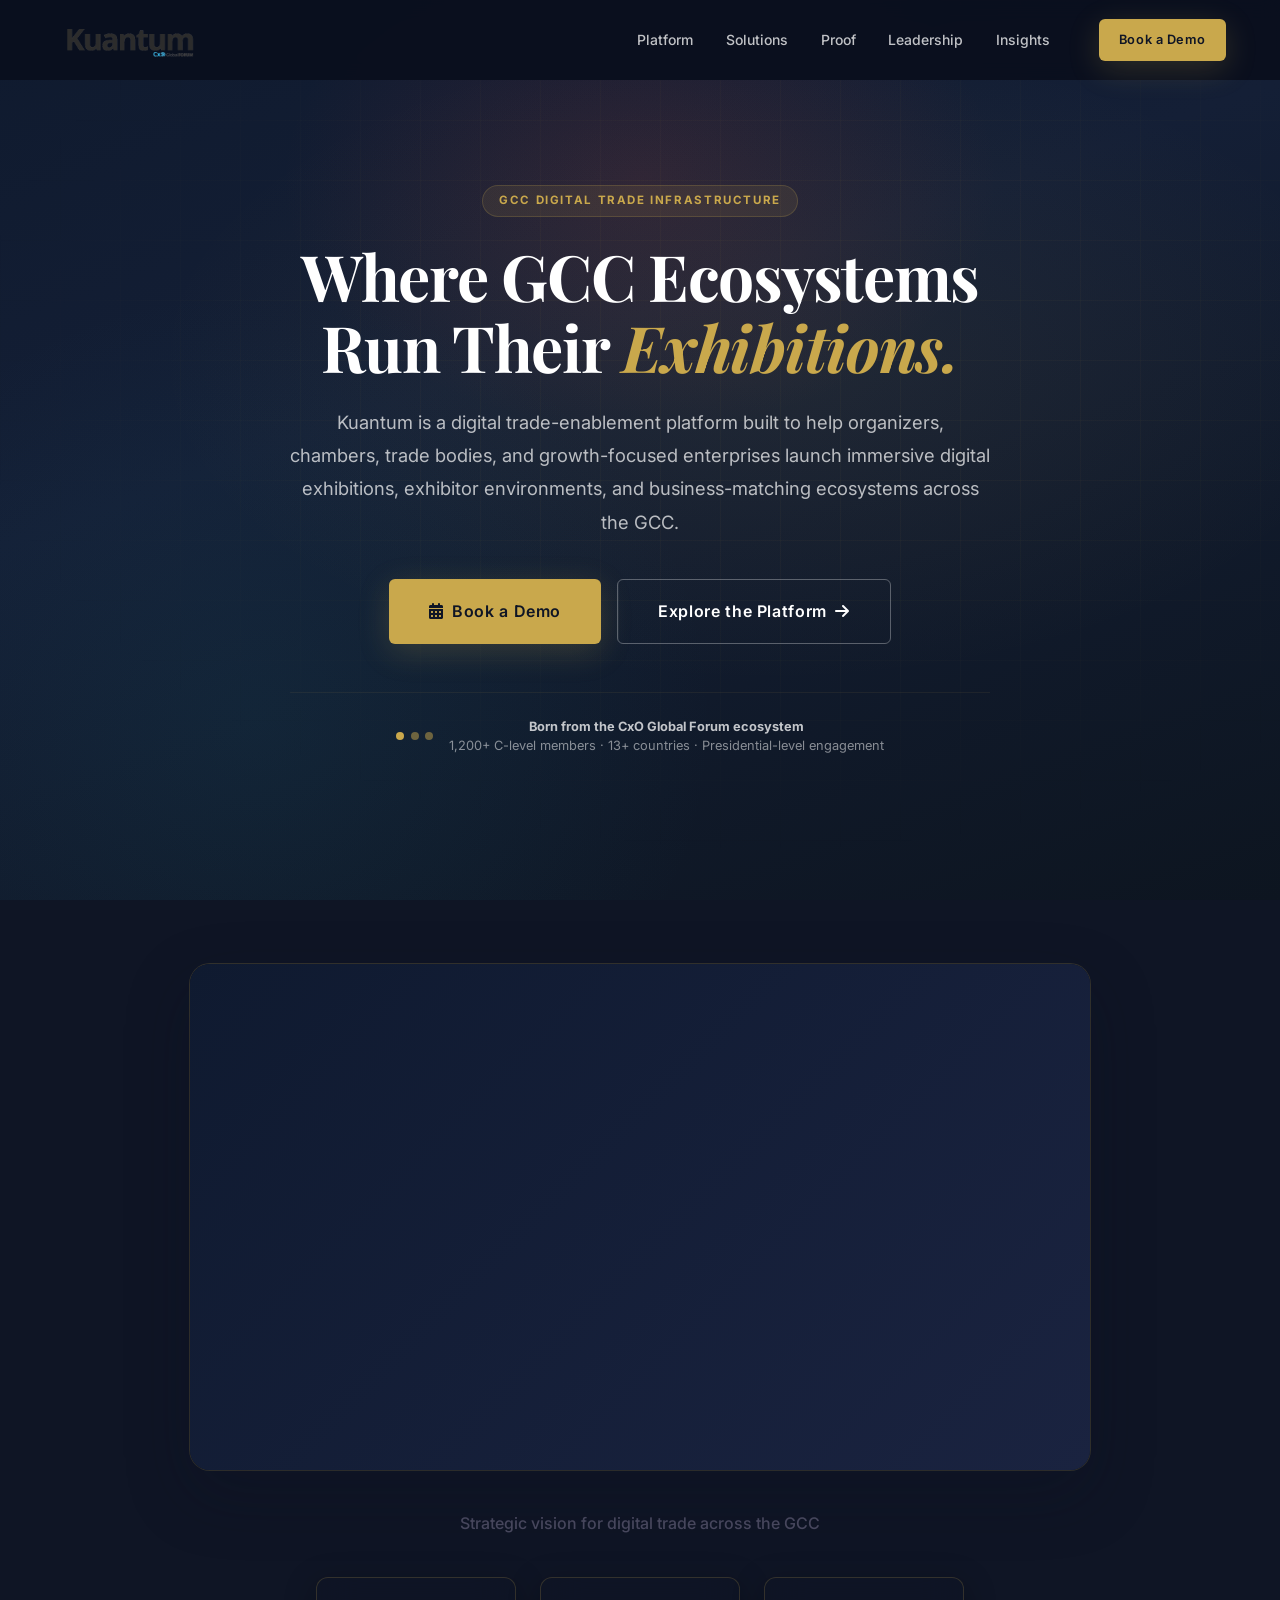
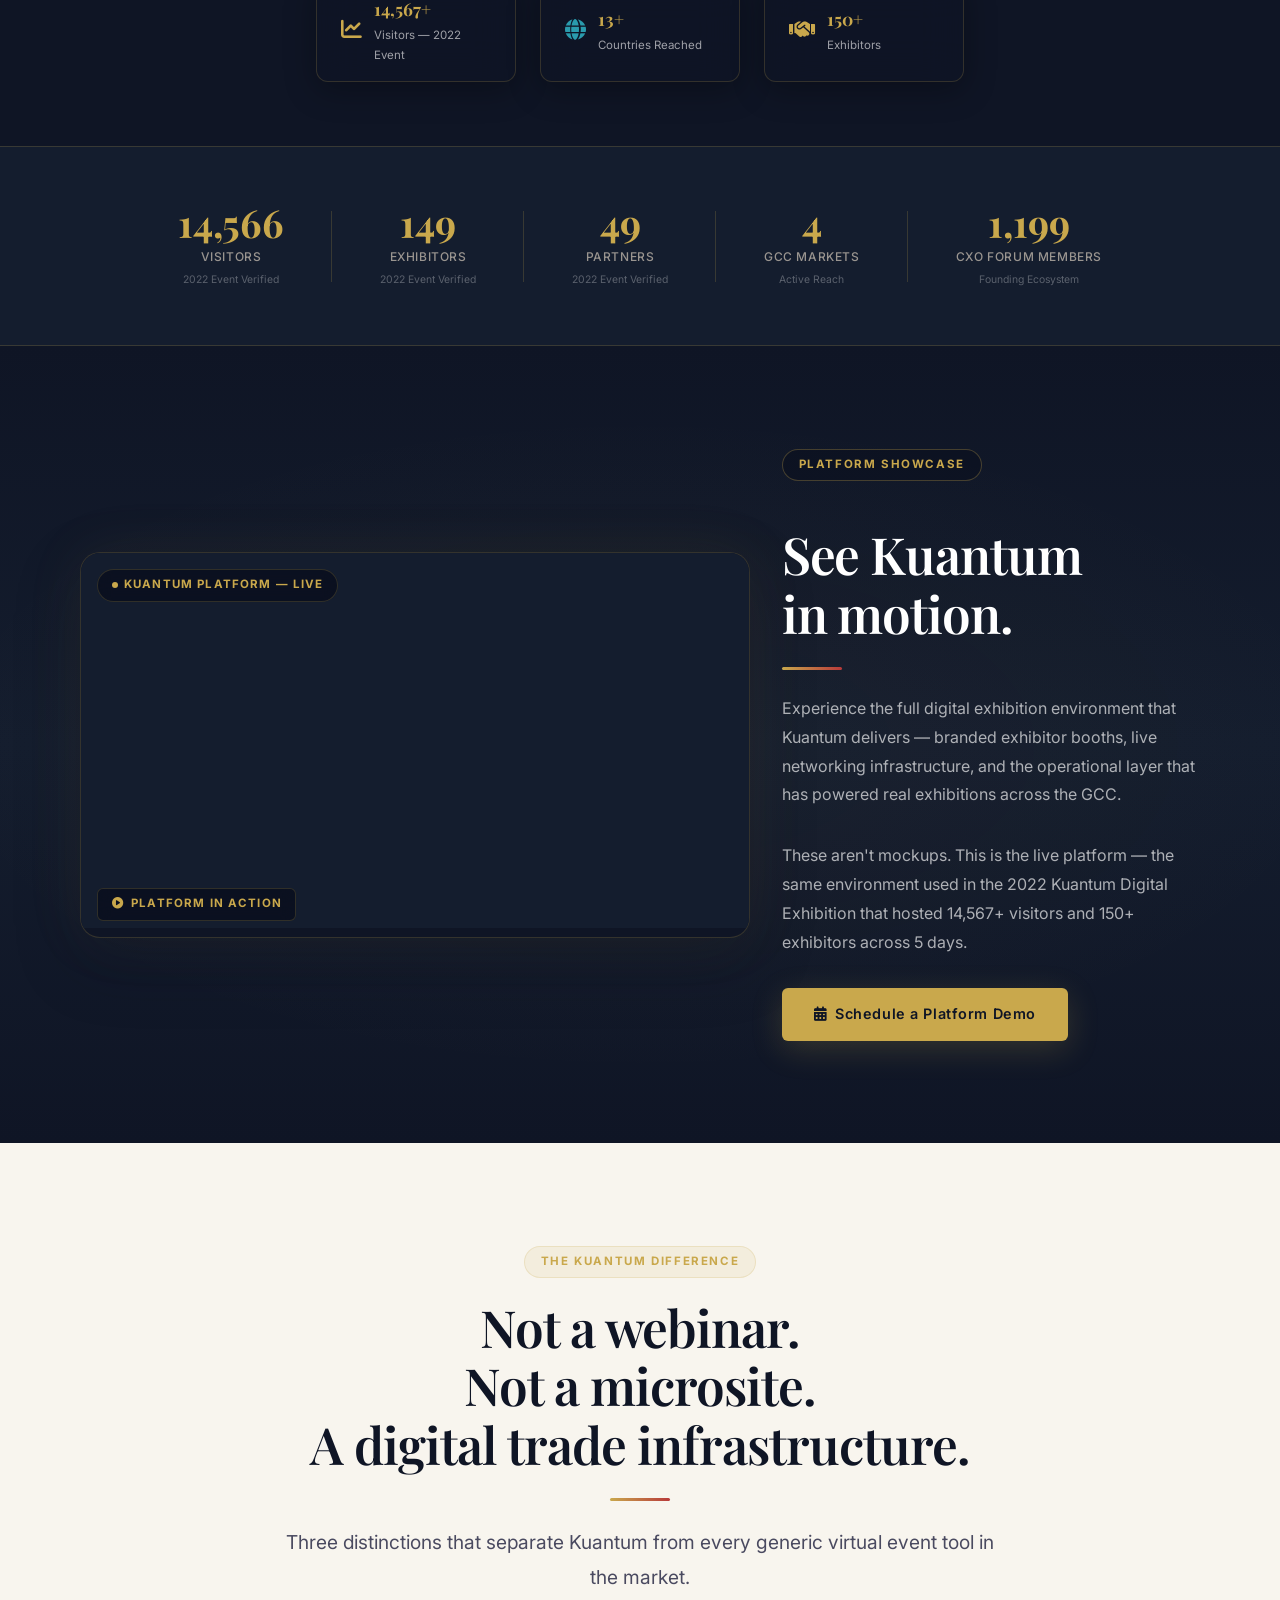
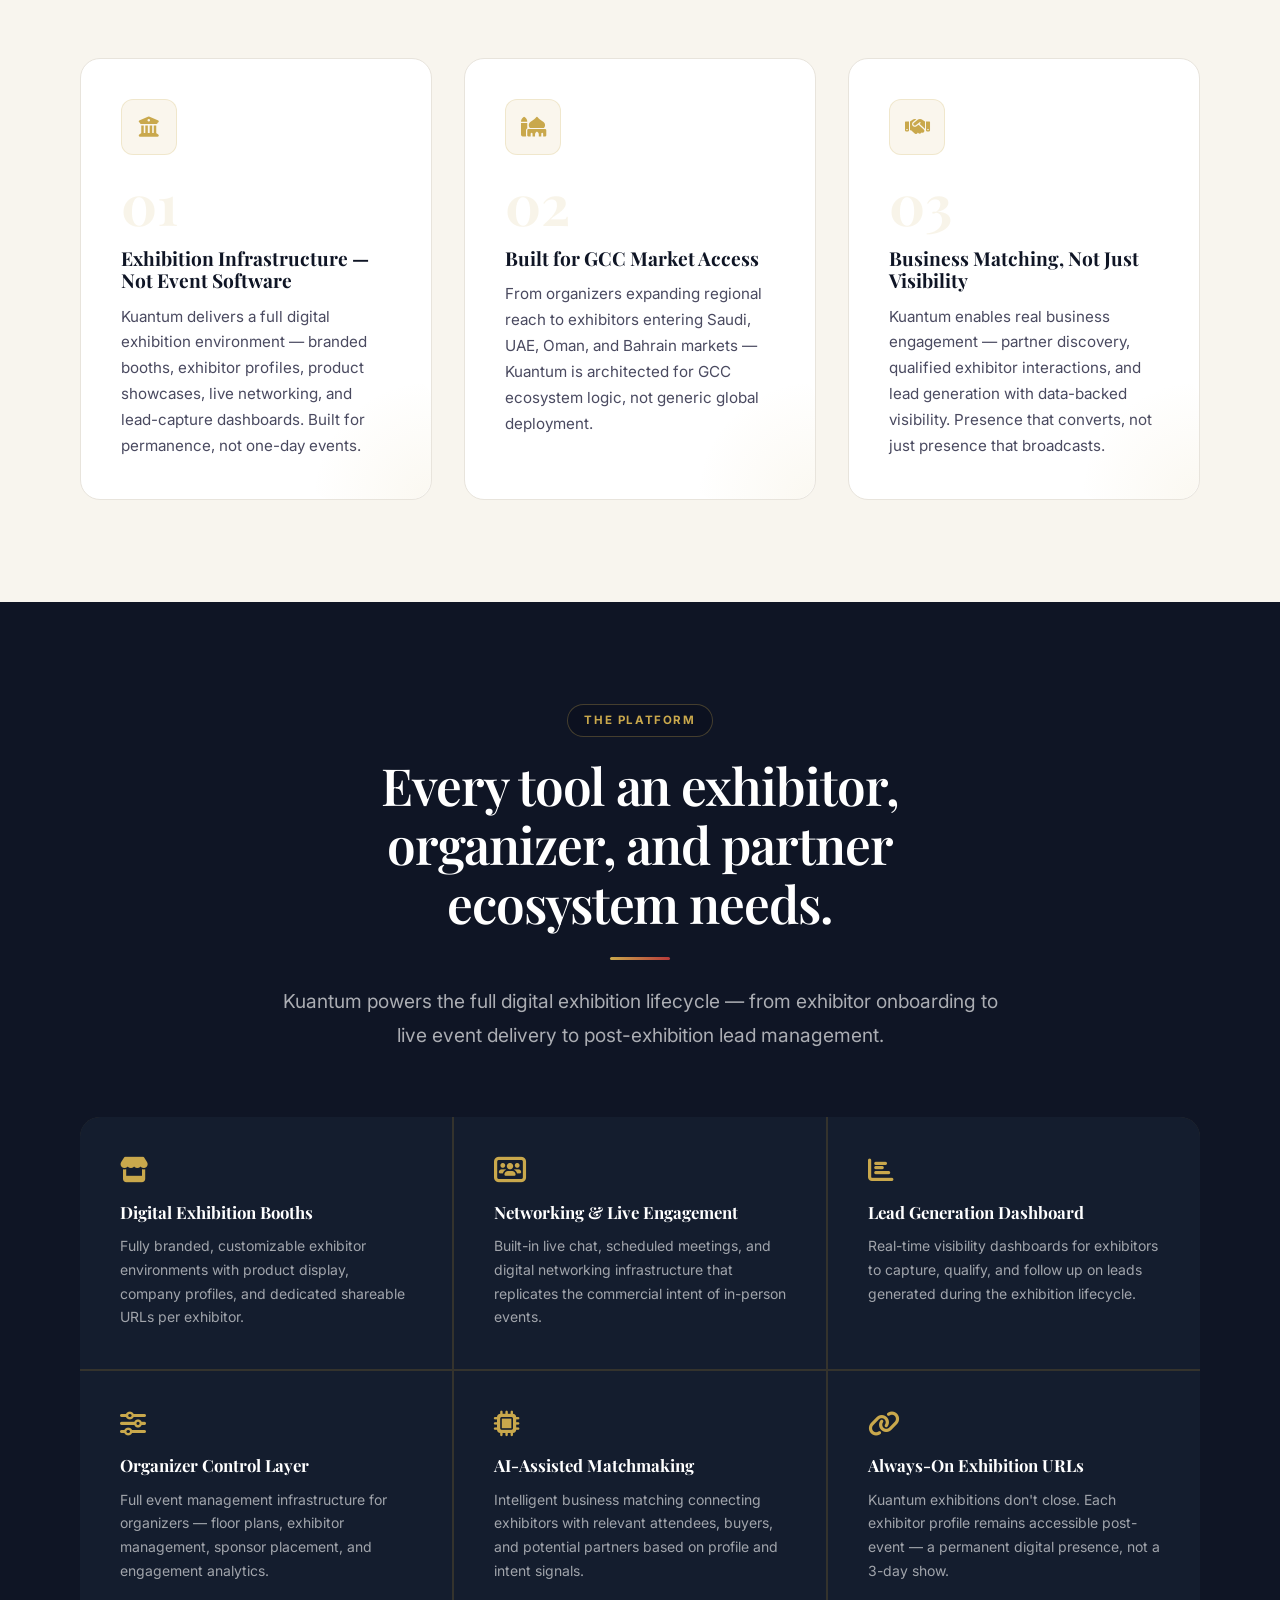
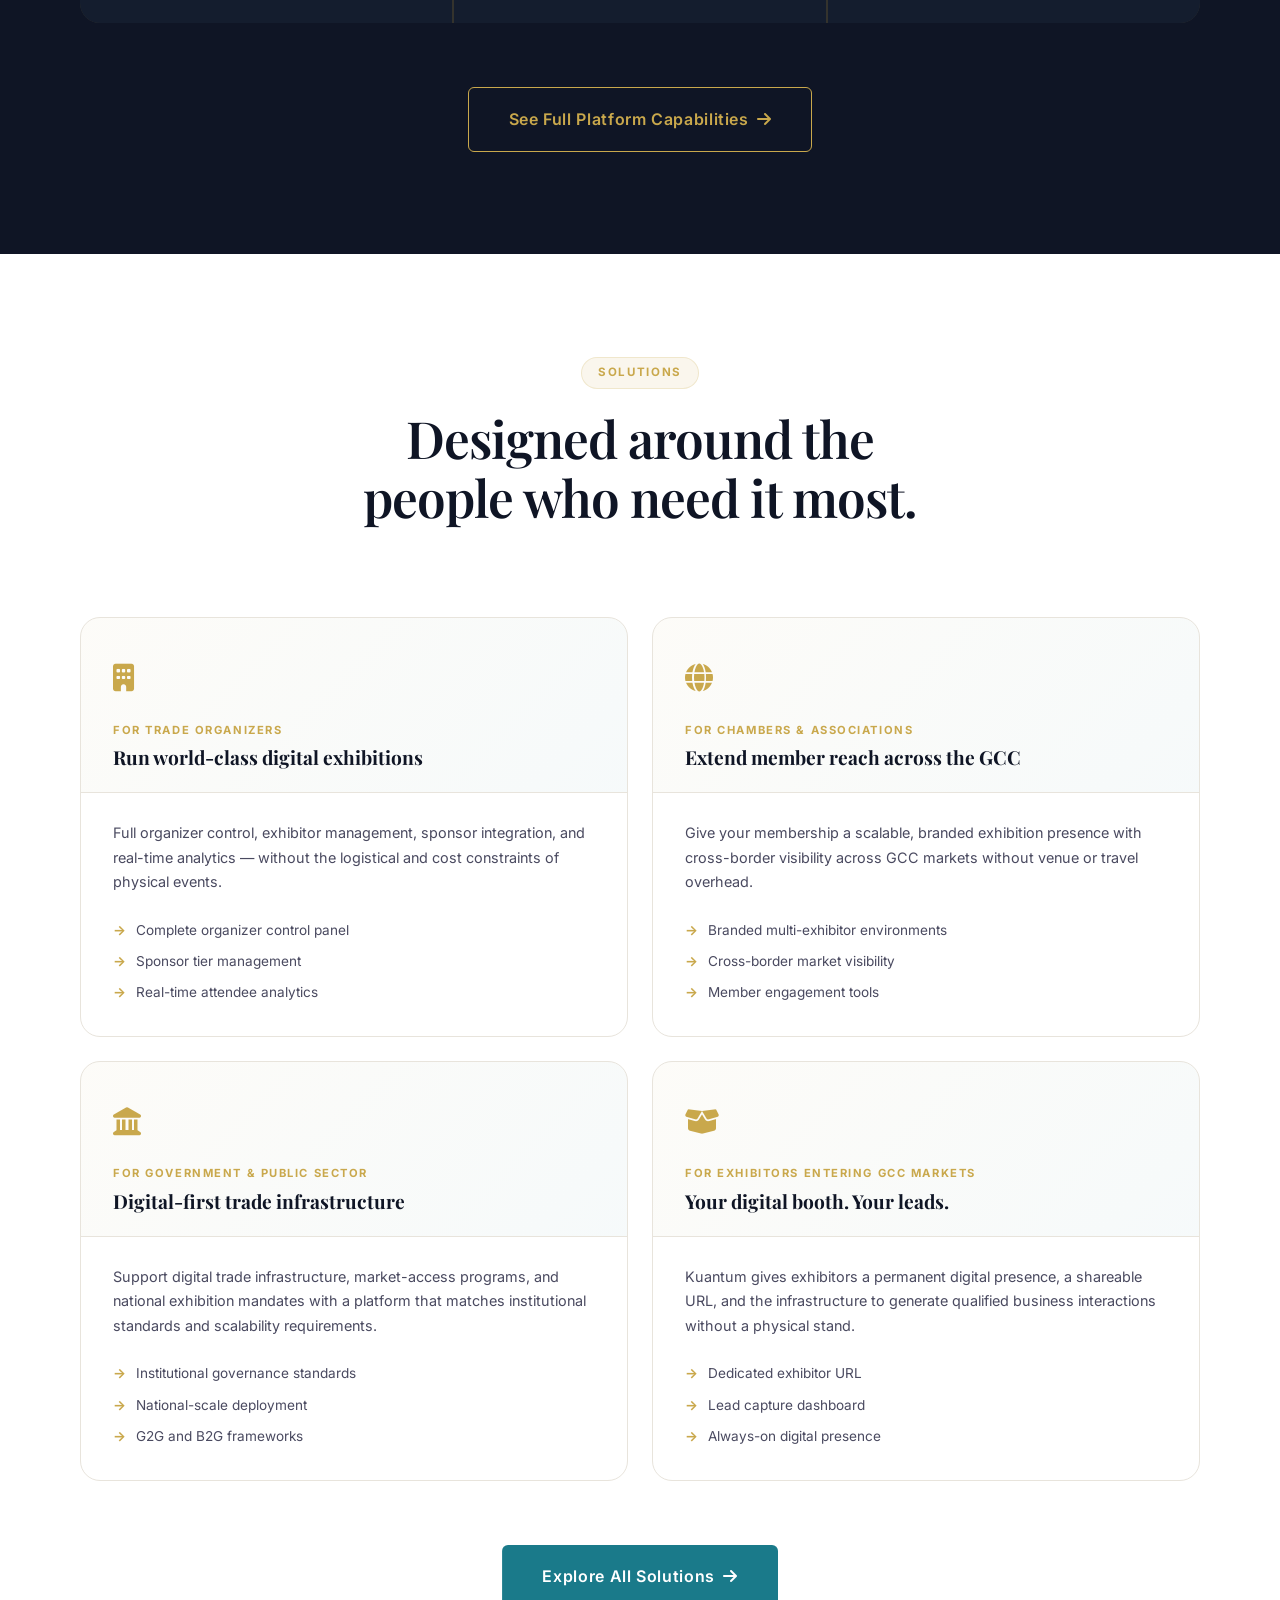
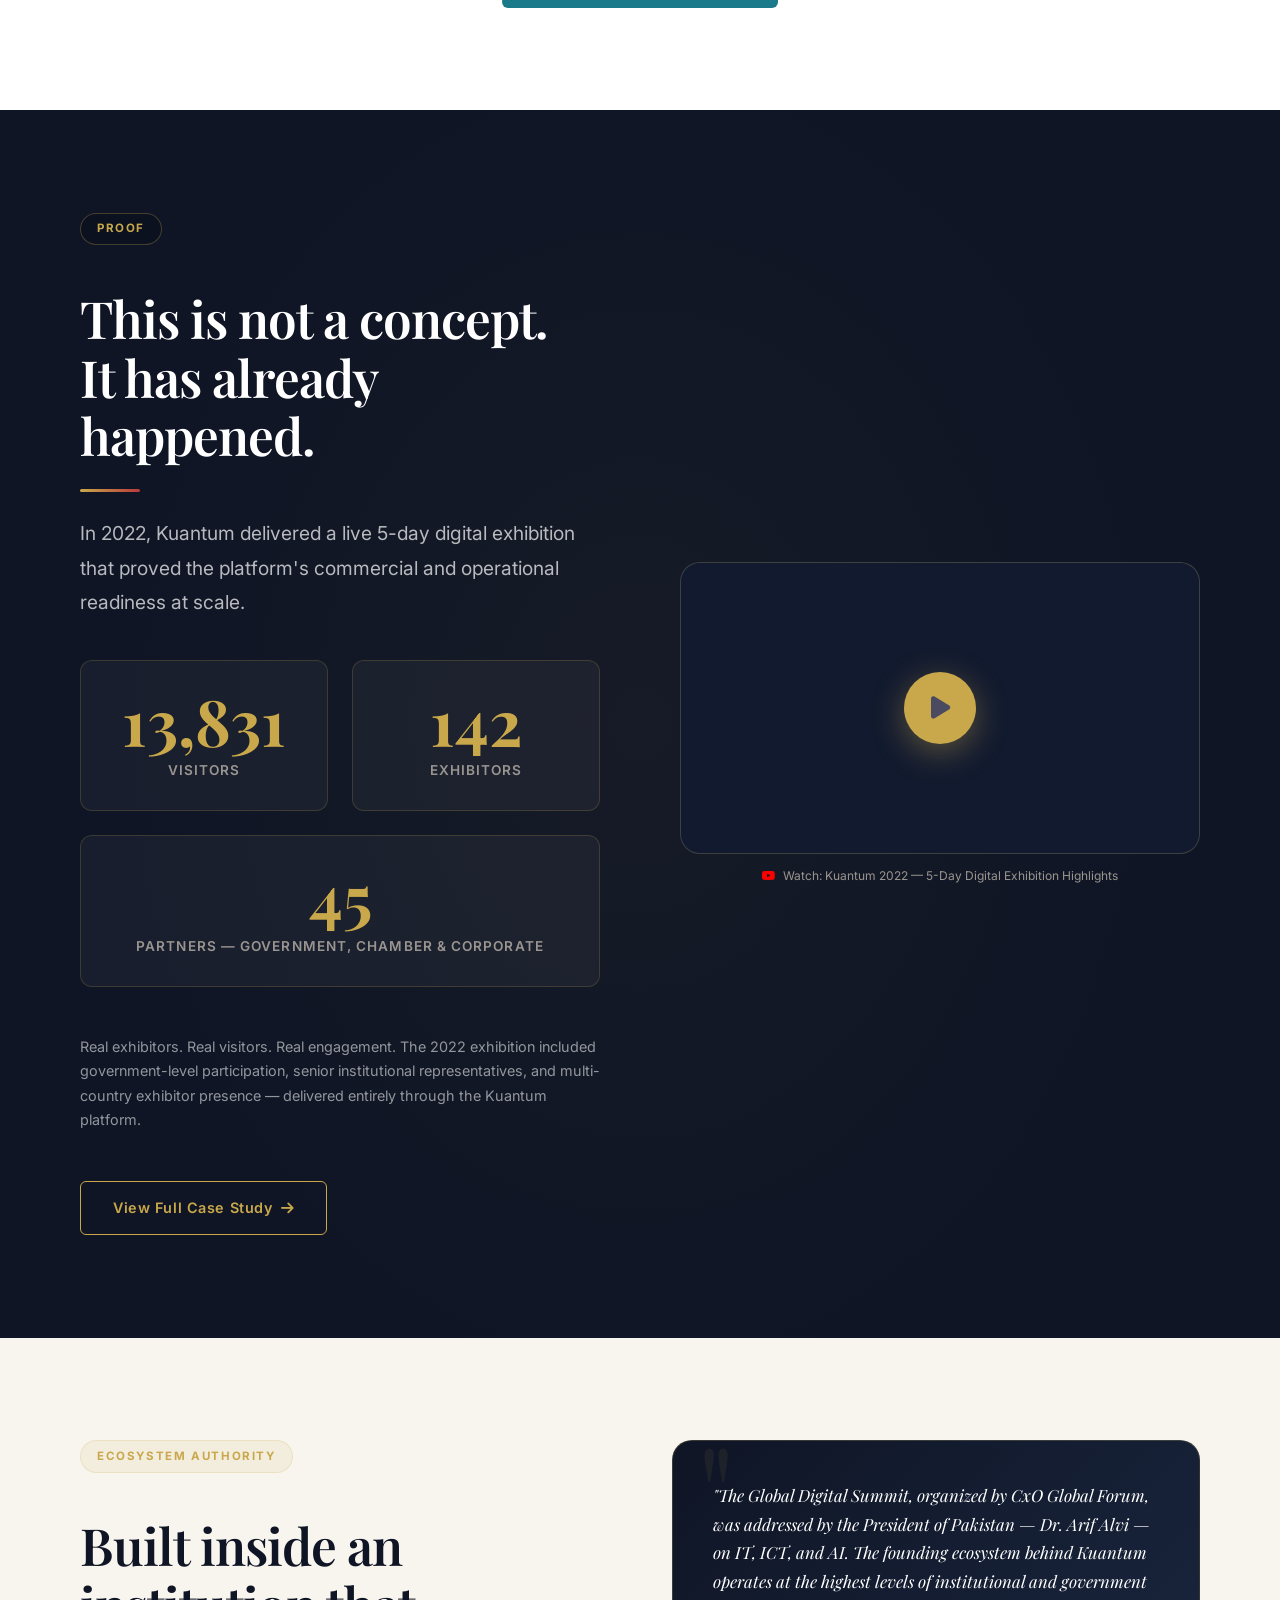
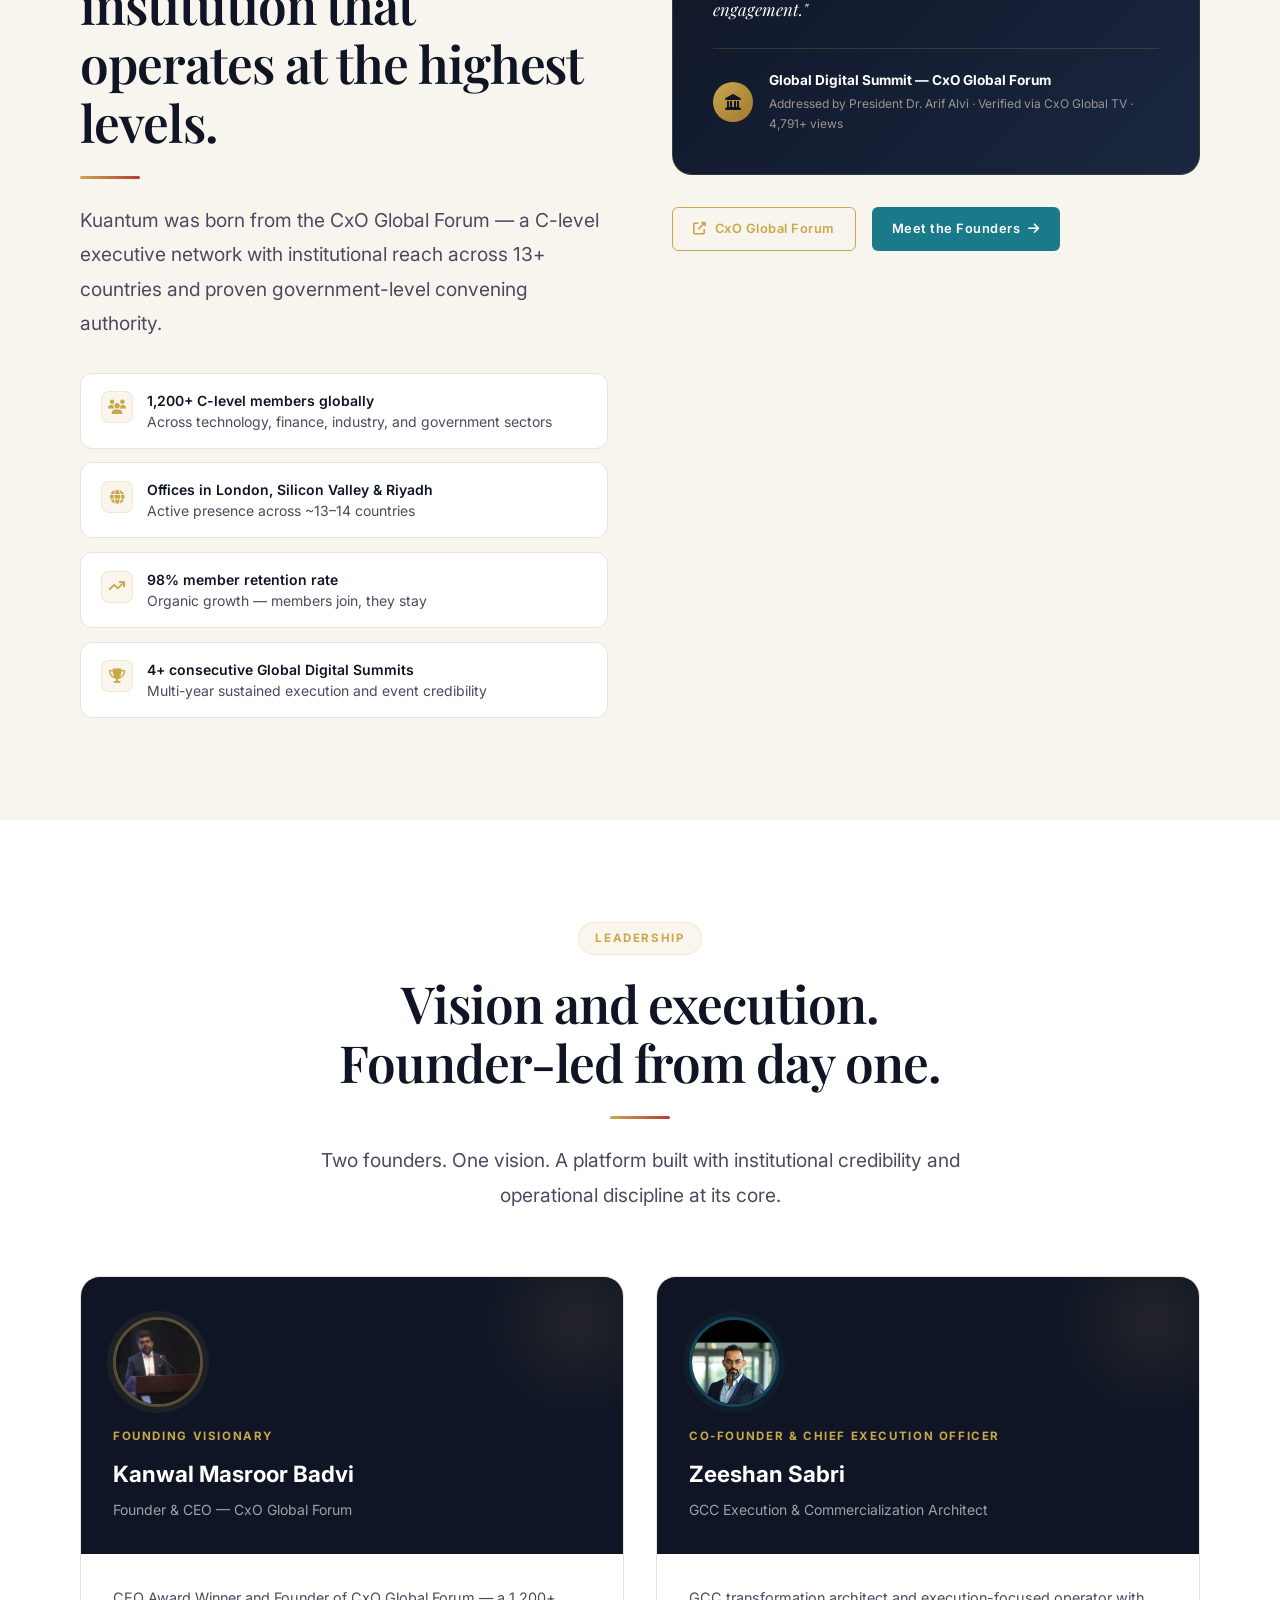
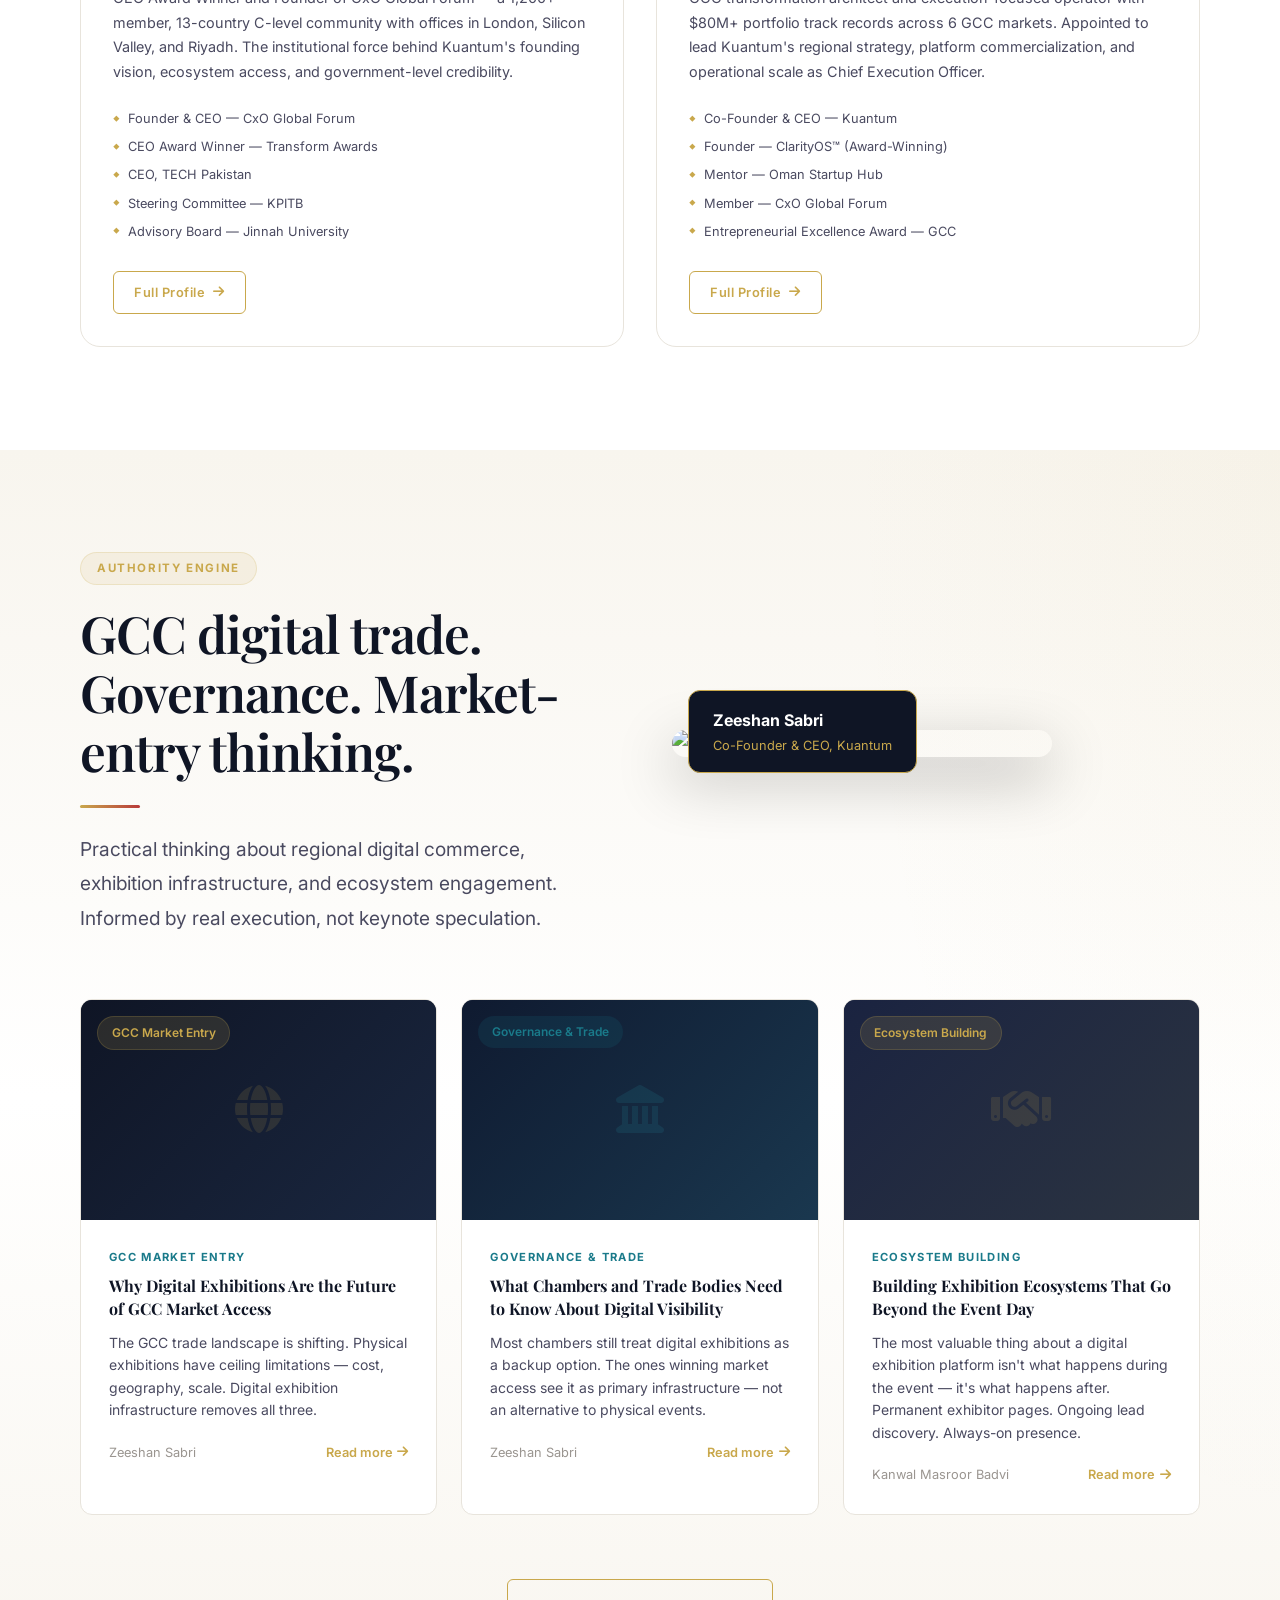
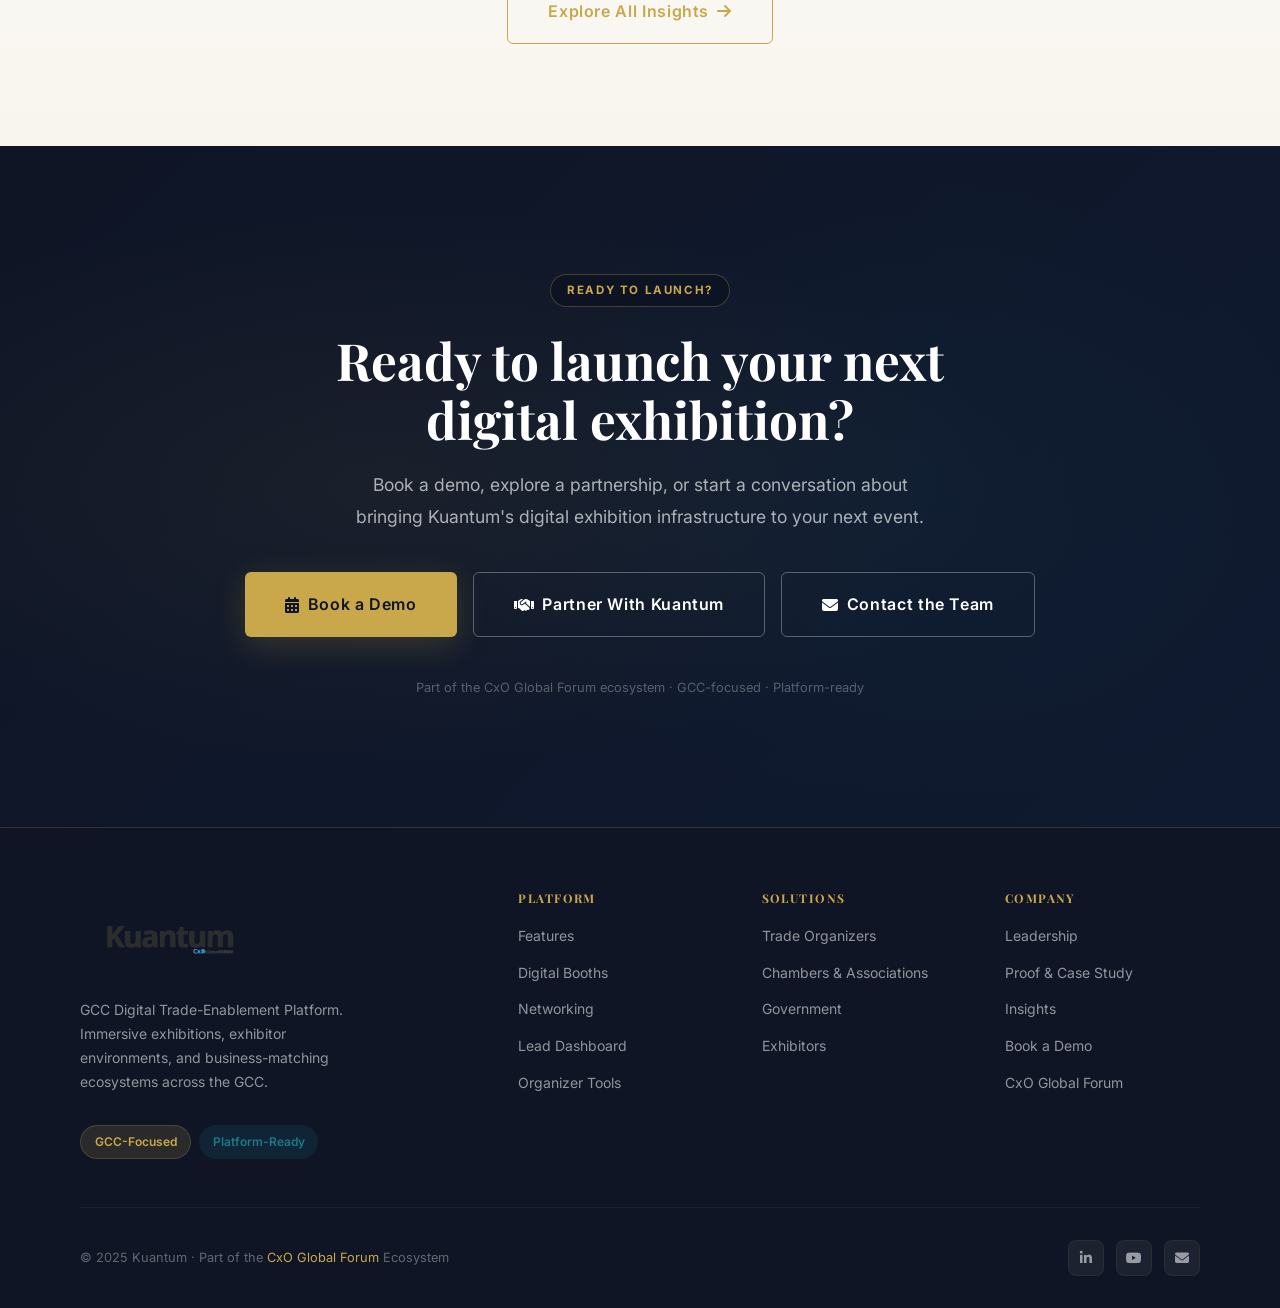
==== commit 06079c1a: "Updates: logo, YouTube embeds, hero restructuring" ====
--- a/index.html
+++ b/index.html
@@ -19,7 +19,7 @@
   <nav class="navbar" id="navbar">
     <div class="navbar-inner">
       <a href="index.html" class="logo">
-        <img src="images/kuantum-logo-new.jpg" alt="Kuantum" class="logo-img" style="height:90px;width:auto;max-width:240px;object-fit:contain;" onerror="this.classList.add('error')">
+        <img src="images/kuantum-logo-cxo.png" alt="Kuantum" class="logo-img" style="filter:brightness(1.3);height:90px;width:auto;max-width:240px;object-fit:contain;" onerror="this.classList.add('error')">
       </a>
 
       <div class="nav-links">
@@ -57,7 +57,7 @@
       <div class="container">
         <div class="hero-inner">
 
-          <div class="hero-text">
+          <div class="hero-text" style="max-width:700px;">
             <div class="section-tag fade-up">GCC Digital Trade Infrastructure</div>
             <h1 class="hero-headline fade-up stagger-1">
               Where GCC Ecosystems<br>
@@ -87,66 +87,55 @@
             </div>
           </div>
 
-          <div class="hero-visual fade-in stagger-2">
-            <div style="display:grid;grid-template-columns:1fr;gap:1.5rem;">
-              <div class="hero-image-wrapper" style="border-radius:var(--radius-lg);overflow:hidden;box-shadow:var(--shadow-lg), 0 0 0 1px var(--border);">
-                <!-- Hero video — platform showcase -->
-                <video autoplay muted loop playsinline webkit-playsinline
-                  style="width:100%;height:100%;object-fit:contain;display:block;background:linear-gradient(135deg,#0F1A30,#1A2340);"
-                  id="heroVisualVideo"
-                >
-                  <source src="Kuantum_GCC_Expansion_Strategy.pptx (1).mp4" type="video/mp4">
-                </video>
-                <!-- Sound Toggle Button -->
-                <button class="video-sound-toggle" id="soundToggle" aria-label="Toggle sound" style="position:absolute;bottom:1rem;right:1rem;z-index:10;background:rgba(26,35,64,0.85);border:1px solid var(--border);border-radius:8px;padding:0.6rem 0.8rem;cursor:pointer;transition:all 0.2s;">
-                  <i class="fas fa-volume-mute" id="soundIcon" style="color:var(--gold);font-size:1rem;"></i>
-                </button>
-                <!-- Fallback if video unavailable -->
-                <img
-                  id="heroVisualFallback"
-                  src="https://i.ytimg.com/vi/lsjeVNSeosA/maxresdefault.jpg"
-                  alt="Kuantum GCC Expansion Strategy"
-                  style="display:none;"
-                  onerror="this.style.display='none'; this.parentElement.style.background='linear-gradient(135deg,#1A2740,#0F1525)'"
-                >
-                <div class="hero-image-overlay"></div>
-                <div class="hero-image-caption">
-                  <div class="caption-dot"></div>
-                  <div class="caption-text">
-                    <strong>Kuantum GCC Expansion Strategy</strong>
-                    Strategic vision for digital trade across the GCC
-                  </div>
-                </div>
-              </div>
-
-              <div style="display:flex;gap:1rem;justify-content:center;flex-wrap:wrap;">
-                <div class="hero-float-card" style="position:relative;top:0;left:0;right:0;bottom:0;transform:none;">
-                  <div class="float-icon" style="color:var(--gold);font-size:1.3rem;"><i class="fas fa-chart-line"></i></div>
-                  <div>
-                    <div class="float-stat">14,567+</div>
-                    <div class="float-label">Visitors — 2022 Event</div>
-                  </div>
-                </div>
-
-                <div class="hero-float-card" style="position:relative;top:0;left:0;right:0;bottom:0;transform:none;">
-                  <div class="float-icon" style="color:var(--teal-light);font-size:1.3rem;"><i class="fas fa-globe"></i></div>
-                  <div>
-                    <div class="float-stat">13+</div>
-                    <div class="float-label">Countries Reached</div>
-                  </div>
-                </div>
-
-                <div class="hero-float-card" style="position:relative;top:0;left:0;right:0;bottom:0;transform:none;">
-                  <div class="float-icon" style="color:var(--gold);font-size:1.3rem;"><i class="fas fa-handshake"></i></div>
-                  <div>
-                    <div class="float-stat">150+</div>
-                    <div class="float-label">Exhibitors</div>
-                  </div>
-                </div>
-              </div>
-            </div>
-          </div>
-
+        </div>
+      </div>
+    </div>
+  </section>
+
+  <!-- ════════════════ HERO VIDEO SECTION ════════════════ -->
+  <section style="background:var(--navy);padding:4rem 0;">
+    <div class="container">
+      <div style="display:grid;grid-template-columns:1fr;gap:2rem;max-width:900px;margin:0 auto;">
+        <!-- Video -->
+        <div class="hero-image-wrapper" style="position:relative;border-radius:var(--radius-lg);overflow:hidden;box-shadow:var(--shadow-lg), 0 0 0 1px var(--border);">
+          <iframe
+            width="100%"
+            height="100%"
+            style="aspect-ratio:16/9;width:100%;height:100%;object-fit:contain;display:block;background:linear-gradient(135deg,#0F1A30,#1A2340);border:none;position:relative;z-index:1;"
+            src="https://www.youtube.com/embed/UbTx95-K6Aw?rel=0&modestbranding=1"
+            title="Kuantum GCC Expansion Strategy"
+            frameborder="0"
+            allow="accelerometer; autoplay; clipboard-write; encrypted-media; gyroscope; picture-in-picture; web-share"
+            allowfullscreen
+          ></iframe>
+        </div>
+        <!-- Video Caption -->
+        <div style="padding:0.5rem 0;text-align:center;">
+          <div style="font-size:1rem;color:var(--text-light);font-weight:500;">Strategic vision for digital trade across the GCC</div>
+        </div>
+        <!-- Stats -->
+        <div style="display:flex;gap:1.5rem;justify-content:center;flex-wrap:wrap;">
+          <div class="hero-float-card" style="position:relative;top:0;left:0;right:0;bottom:0;transform:none;flex:1;min-width:140px;max-width:200px;">
+            <div class="float-icon" style="color:var(--gold);font-size:1.3rem;"><i class="fas fa-chart-line"></i></div>
+            <div>
+              <div class="float-stat">14,567+</div>
+              <div class="float-label">Visitors — 2022 Event</div>
+            </div>
+          </div>
+          <div class="hero-float-card" style="position:relative;top:0;left:0;right:0;bottom:0;transform:none;flex:1;min-width:140px;max-width:200px;">
+            <div class="float-icon" style="color:var(--teal-light);font-size:1.3rem;"><i class="fas fa-globe"></i></div>
+            <div>
+              <div class="float-stat">13+</div>
+              <div class="float-label">Countries Reached</div>
+            </div>
+          </div>
+          <div class="hero-float-card" style="position:relative;top:0;left:0;right:0;bottom:0;transform:none;flex:1;min-width:140px;max-width:200px;">
+            <div class="float-icon" style="color:var(--gold);font-size:1.3rem;"><i class="fas fa-handshake"></i></div>
+            <div>
+              <div class="float-stat">150+</div>
+              <div class="float-label">Exhibitors</div>
+            </div>
+          </div>
         </div>
       </div>
     </div>
@@ -198,15 +187,21 @@
               Kuantum Platform — Live
             </div>
 
-            <!-- Video: try local path first, fallback to YouTube poster click -->
-            <video id="heroVideo" autoplay muted loop playsinline webkit-playsinline
-              style="min-height:300px;background:var(--navy-mid);">
-              <source src="kuantum_intro.mp4" type="video/mp4">
-            </video>
+            <!-- Video: YouTube Embed - Kuantum Hero -->
+            <iframe
+              width="100%"
+              height="100%"
+              style="min-height:340px;aspect-ratio:16/9;background:var(--navy-mid);border:none;"
+              src="https://www.youtube.com/embed/T212G9JJyyE?autoplay=1&mute=1&loop=1&playlist=T212G9JJyyE&rel=0&modestbranding=1&showinfo=0&controls=1"
+              title="Kuantum Hero"
+              frameborder="0"
+              allow="accelerometer; autoplay; clipboard-write; encrypted-media; gyroscope; picture-in-picture; web-share"
+              allowfullscreen
+            ></iframe>
 
             <!-- Fallback overlay shown when video fails -->
-            <div id="videoFallback" style="display:none;position:absolute;inset:0;border-radius:var(--radius-lg);overflow:hidden;cursor:pointer;" onclick="window.open('https://www.youtube.com/watch?v=lsjeVNSeosA','_blank')">
-              <img src="https://i.ytimg.com/vi/lsjeVNSeosA/maxresdefault.jpg" alt="Kuantum 2022 Event" style="width:100%;height:100%;object-fit:cover;opacity:0.5;">
+            <div id="videoFallback" style="display:none;position:absolute;inset:0;border-radius:var(--radius-lg);overflow:hidden;cursor:pointer;" onclick="window.open('https://www.youtube.com/watch?v=T212G9JJyyE','_blank')">
+              <img src="https://i.ytimg.com/vi/T212G9JJyyE/maxresdefault.jpg" alt="Kuantum Hero" style="width:100%;height:100%;object-fit:cover;opacity:0.5;">
               <div style="position:absolute;inset:0;display:flex;flex-direction:column;align-items:center;justify-content:center;background:rgba(10,15,30,0.4);">
                 <div style="width:72px;height:72px;border-radius:50%;background:rgba(201,168,76,0.9);display:flex;align-items:center;justify-content:center;box-shadow:0 0 40px rgba(201,168,76,0.4);margin-bottom:1rem;"><i class="fas fa-play" style="color:var(--navy);font-size:1.6rem;margin-left:4px;"></i></div>
                 <div style="font-size:0.875rem;color:rgba(255,255,255,0.9);font-weight:600;">Watch 2022 Exhibition Highlights</div>
@@ -699,7 +694,7 @@
       <div class="footer-grid">
         <div class="footer-brand">
           <a href="index.html" class="logo">
-            <img src="images/kuantum-logo-new.jpg" alt="Kuantum" class="logo-img" style="height:90px;width:auto;max-width:240px;object-fit:contain;" onerror="this.classList.add('error')">
+            <img src="images/kuantum-logo-cxo.png" alt="Kuantum" class="logo-img" style="filter:brightness(1.3);height:90px;width:auto;max-width:240px;object-fit:contain;" onerror="this.classList.add('error')">
           </a>
           <p>GCC Digital Trade-Enablement Platform. Immersive exhibitions, exhibitor environments, and business-matching ecosystems across the GCC.</p>
           <div class="mt-4" style="display:flex;gap:0.5rem;flex-wrap:wrap;">
--- a/css/style.css
+++ b/css/style.css
@@ -359,6 +359,8 @@
   height: 80px;
   display: flex;
   align-items: center;
+  background: rgba(10, 15, 30, 0.95);
+  backdrop-filter: blur(10px);
 }
 .navbar.scrolled {
   background: rgba(10, 15, 30, 0.97);
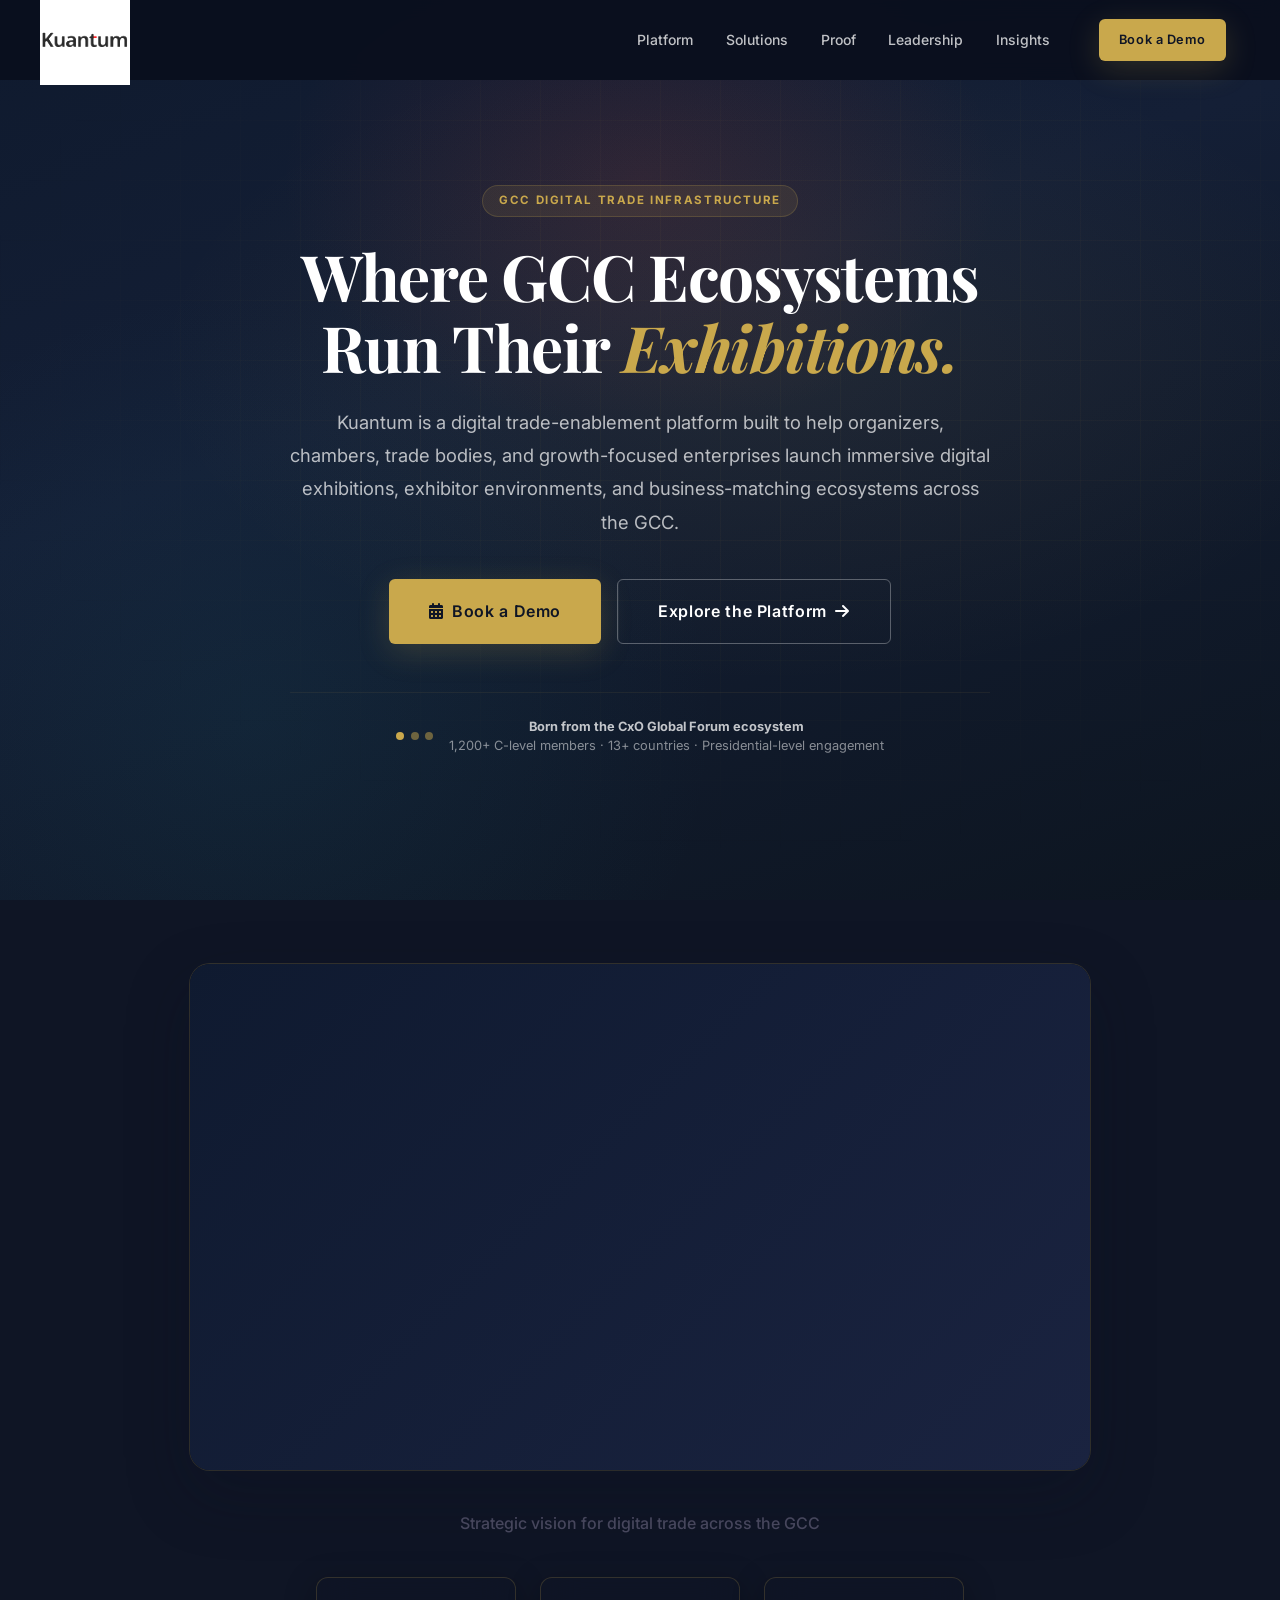
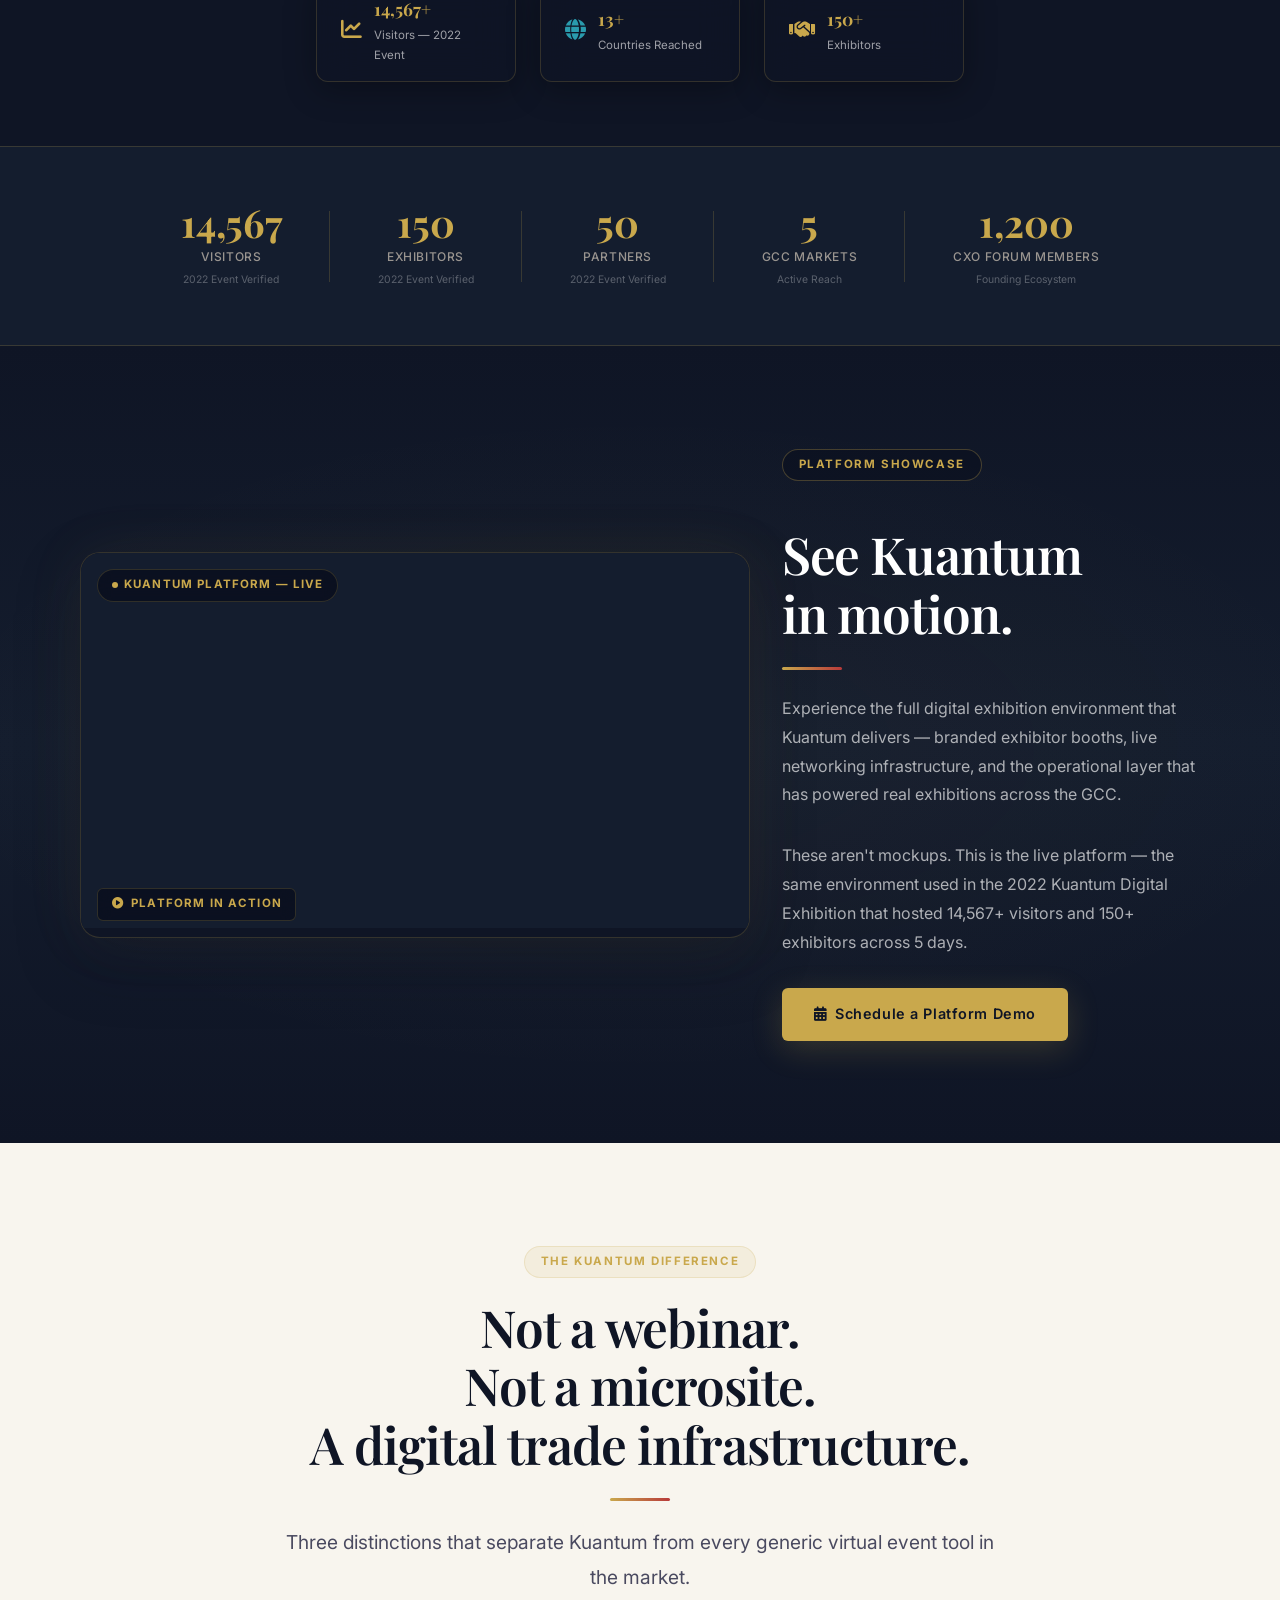
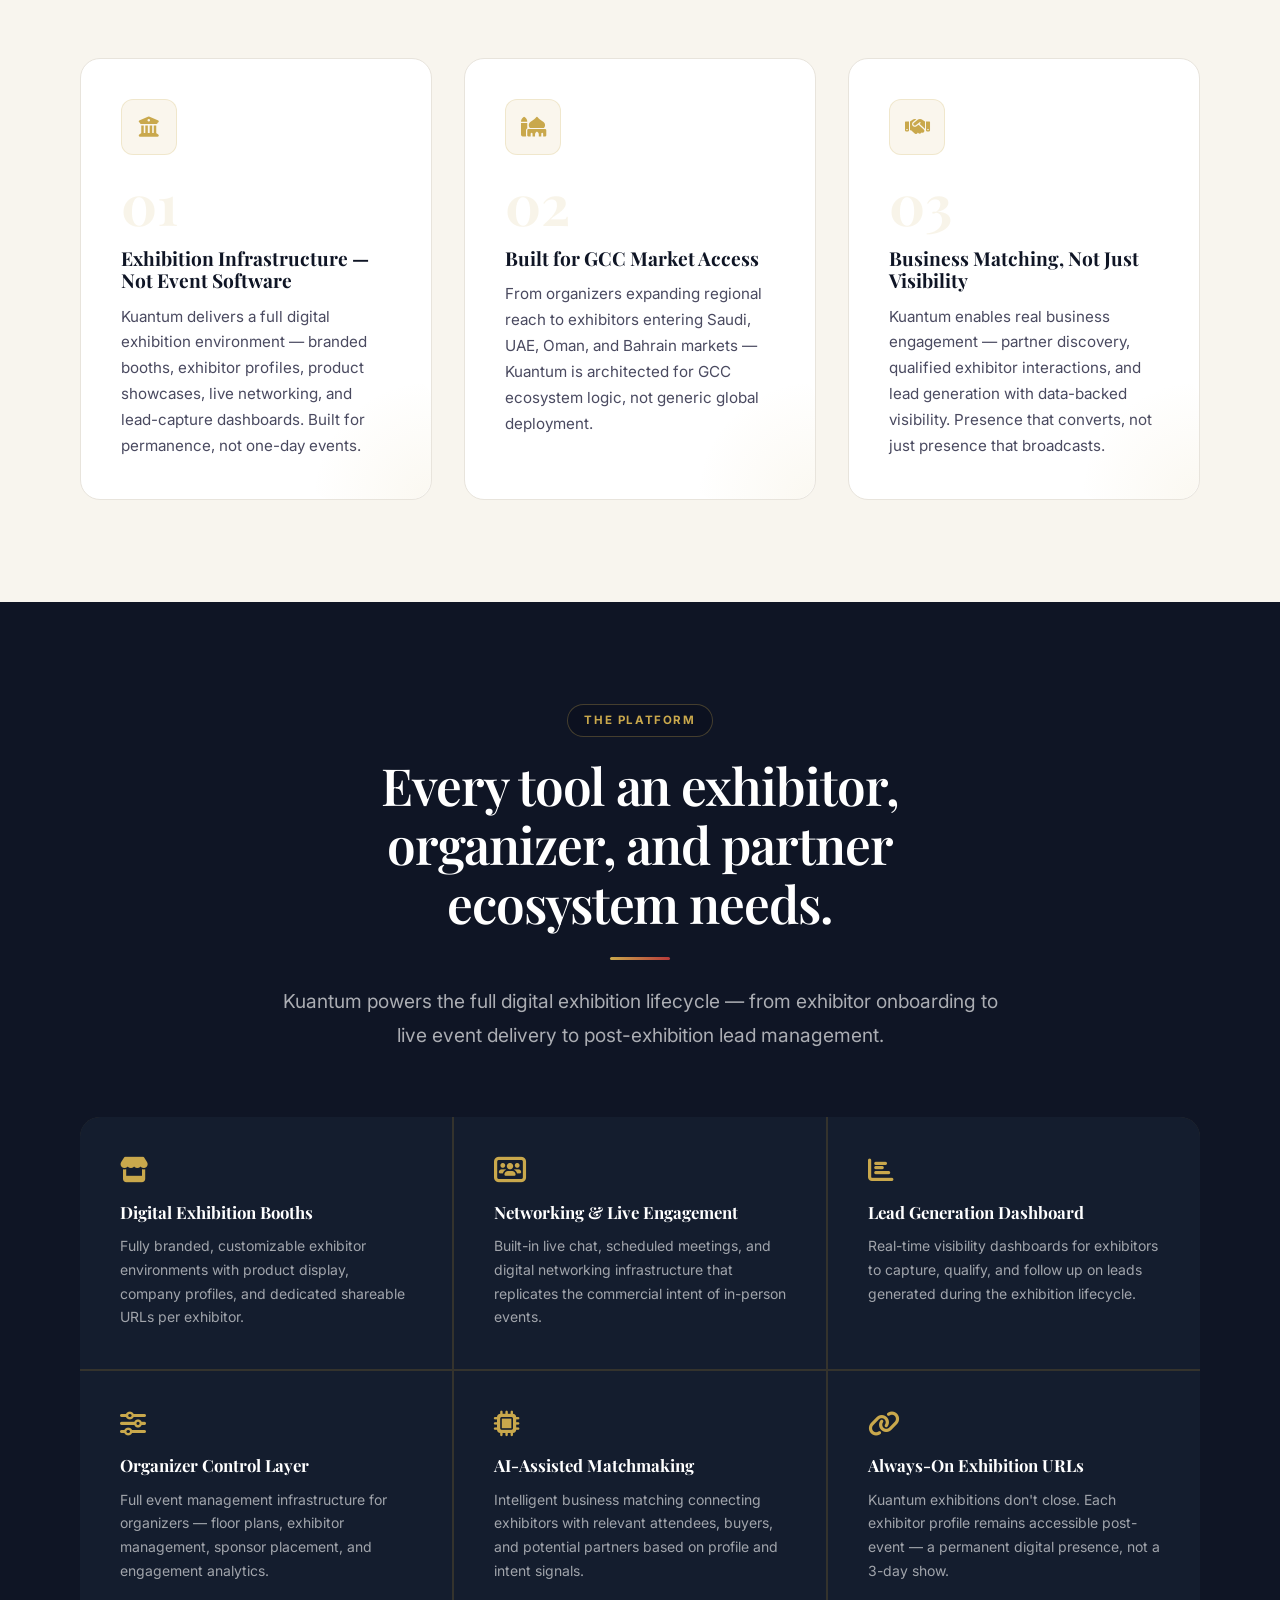
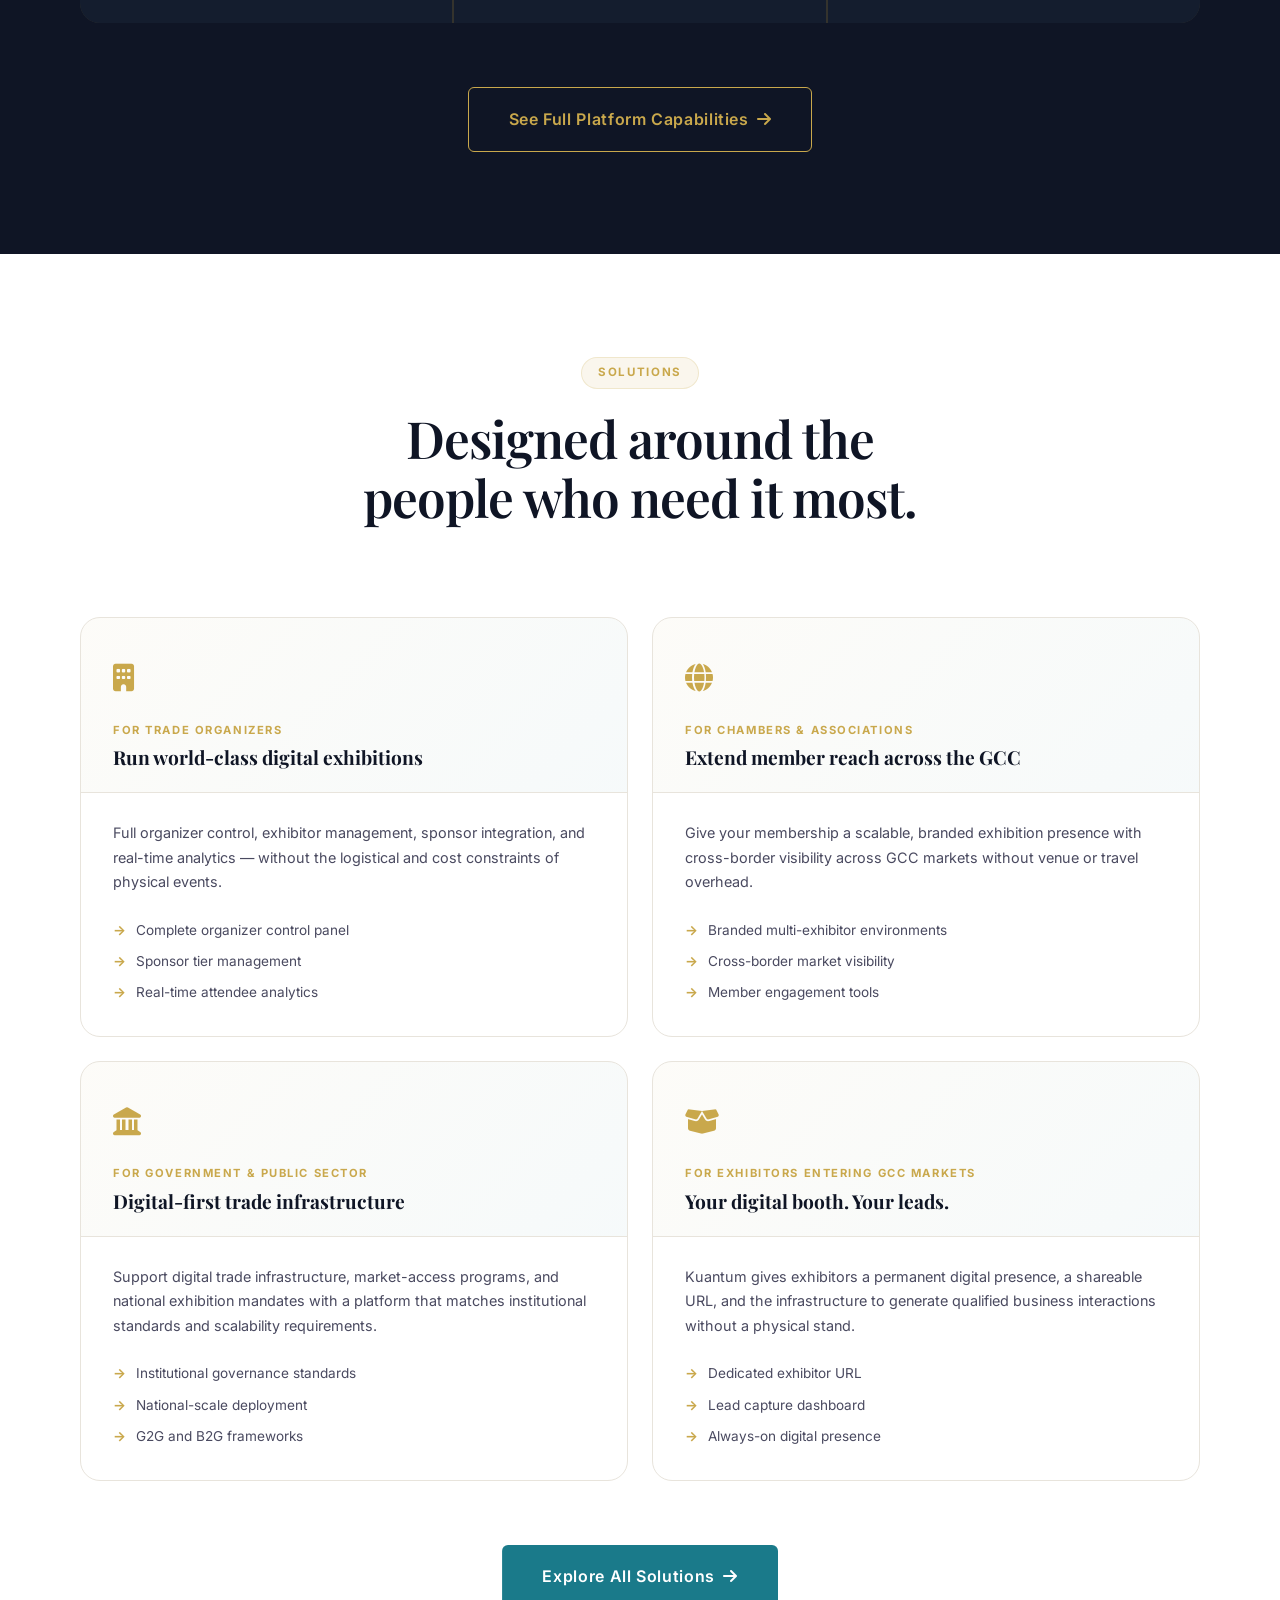
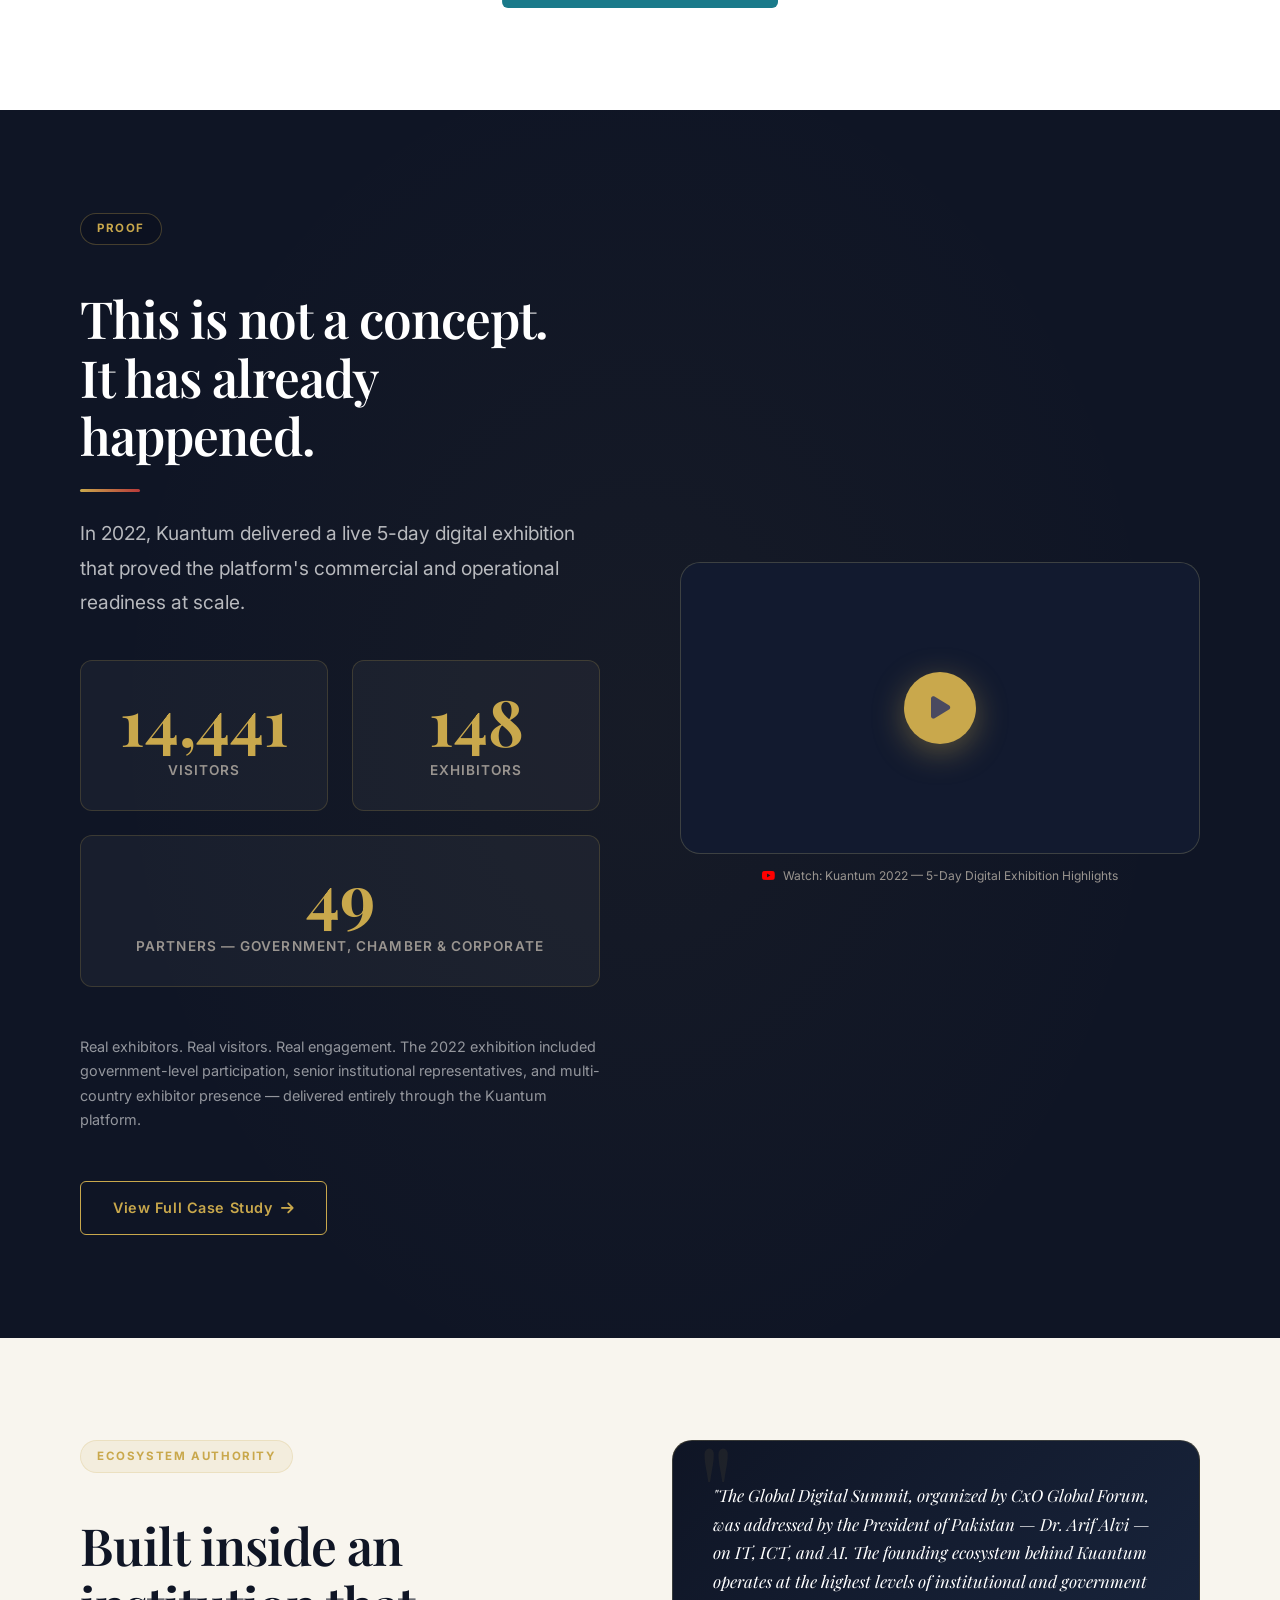
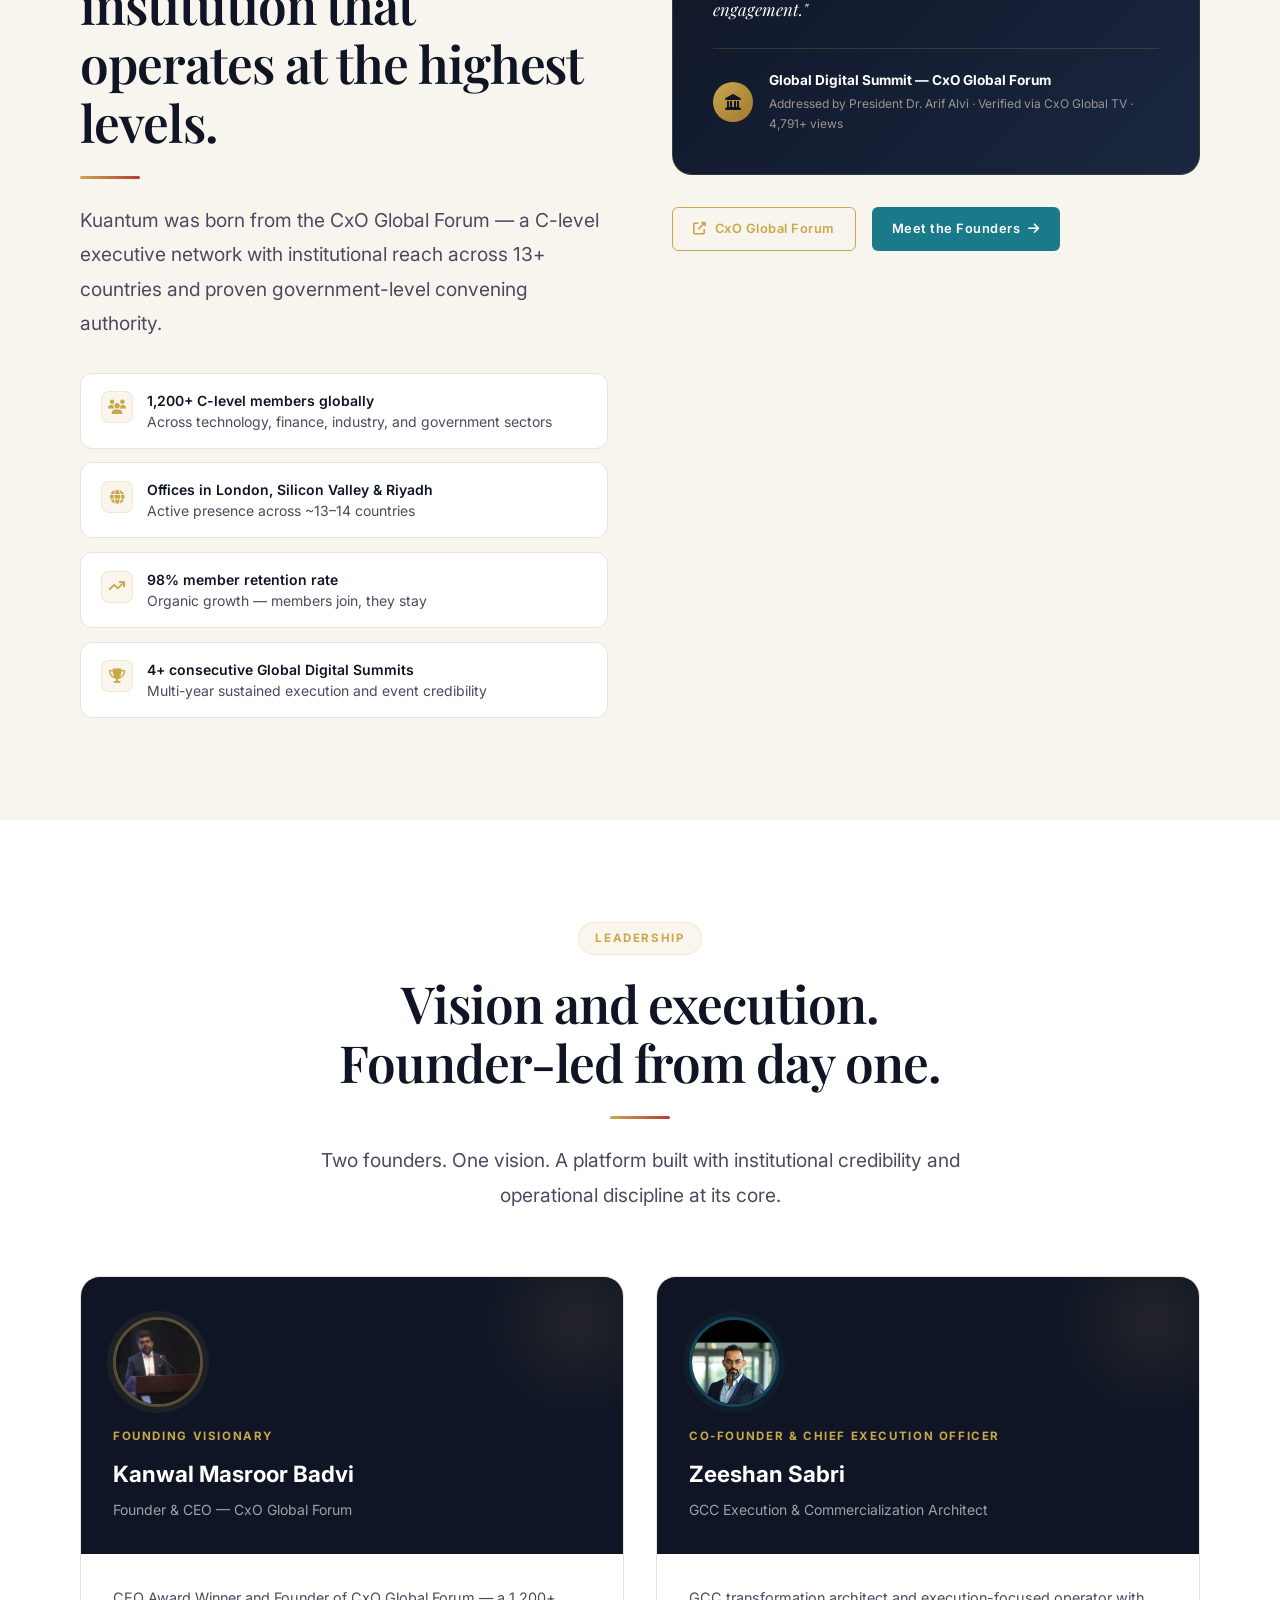
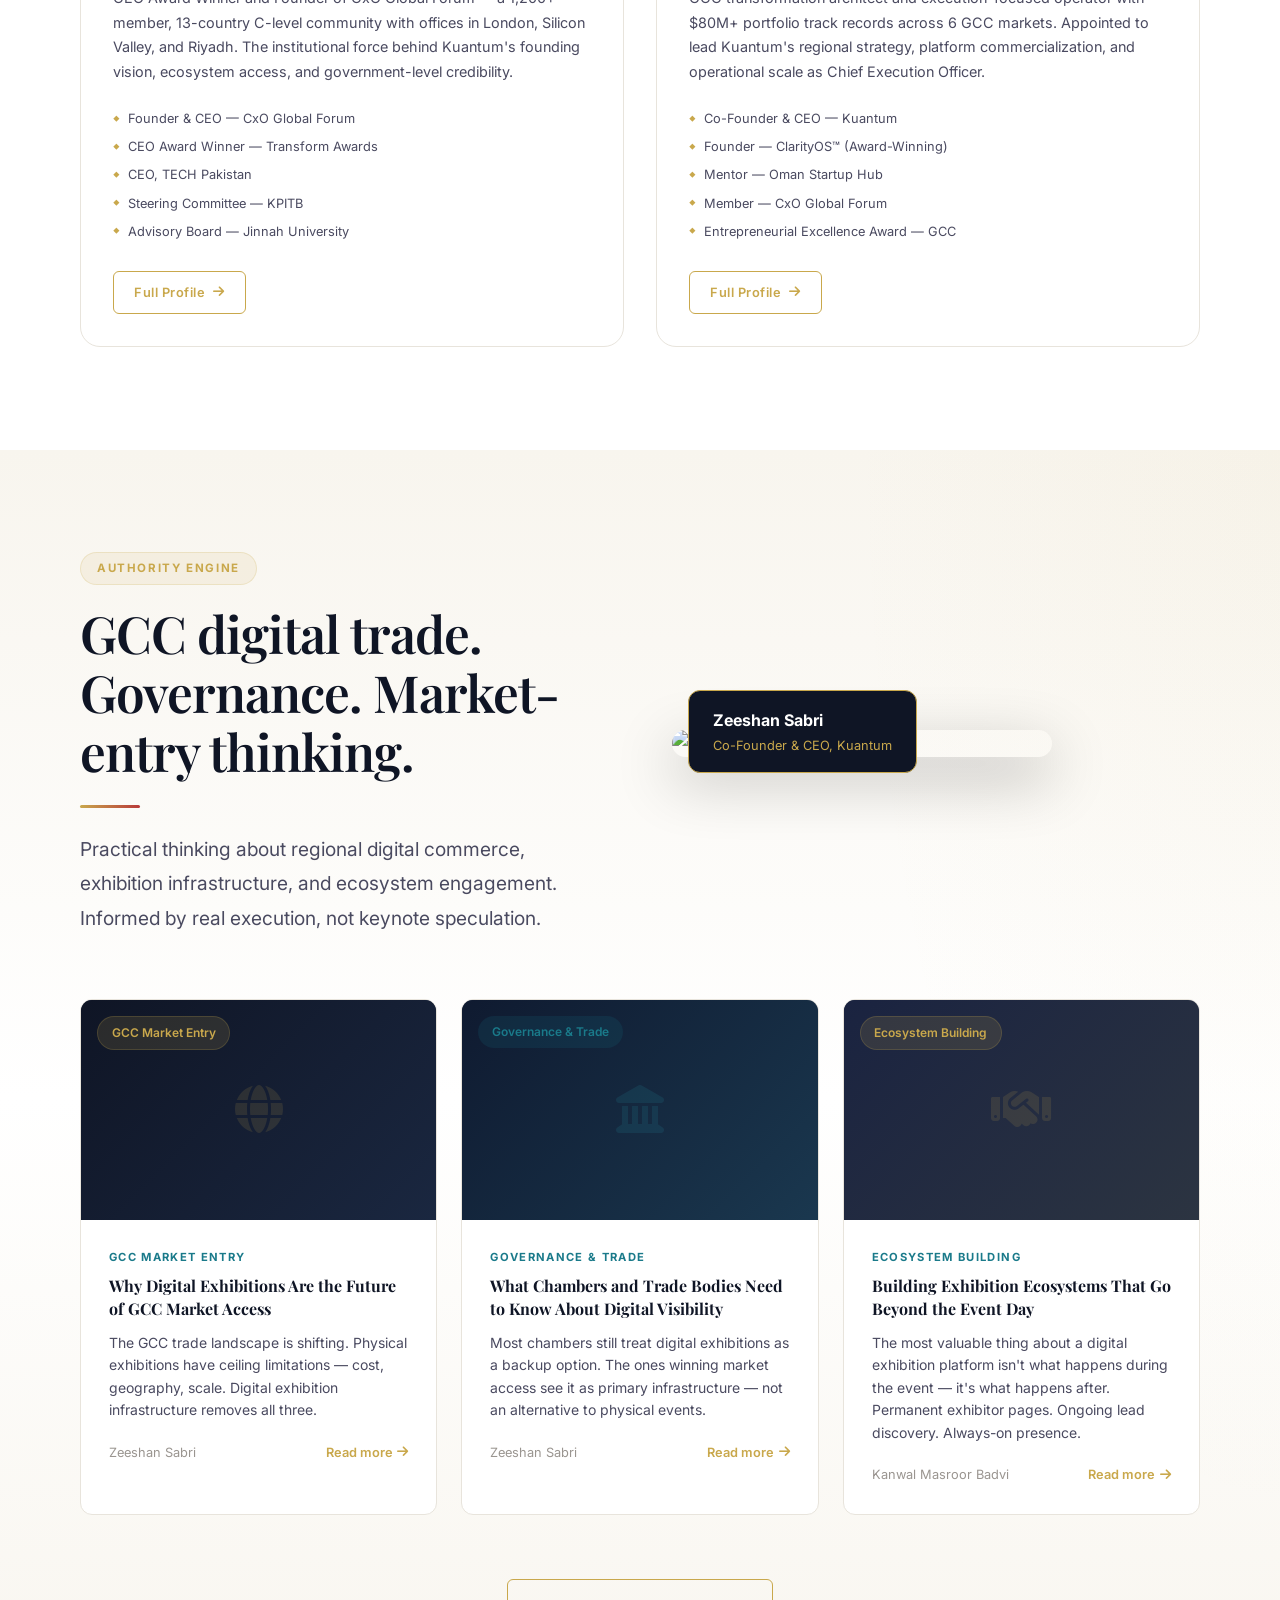
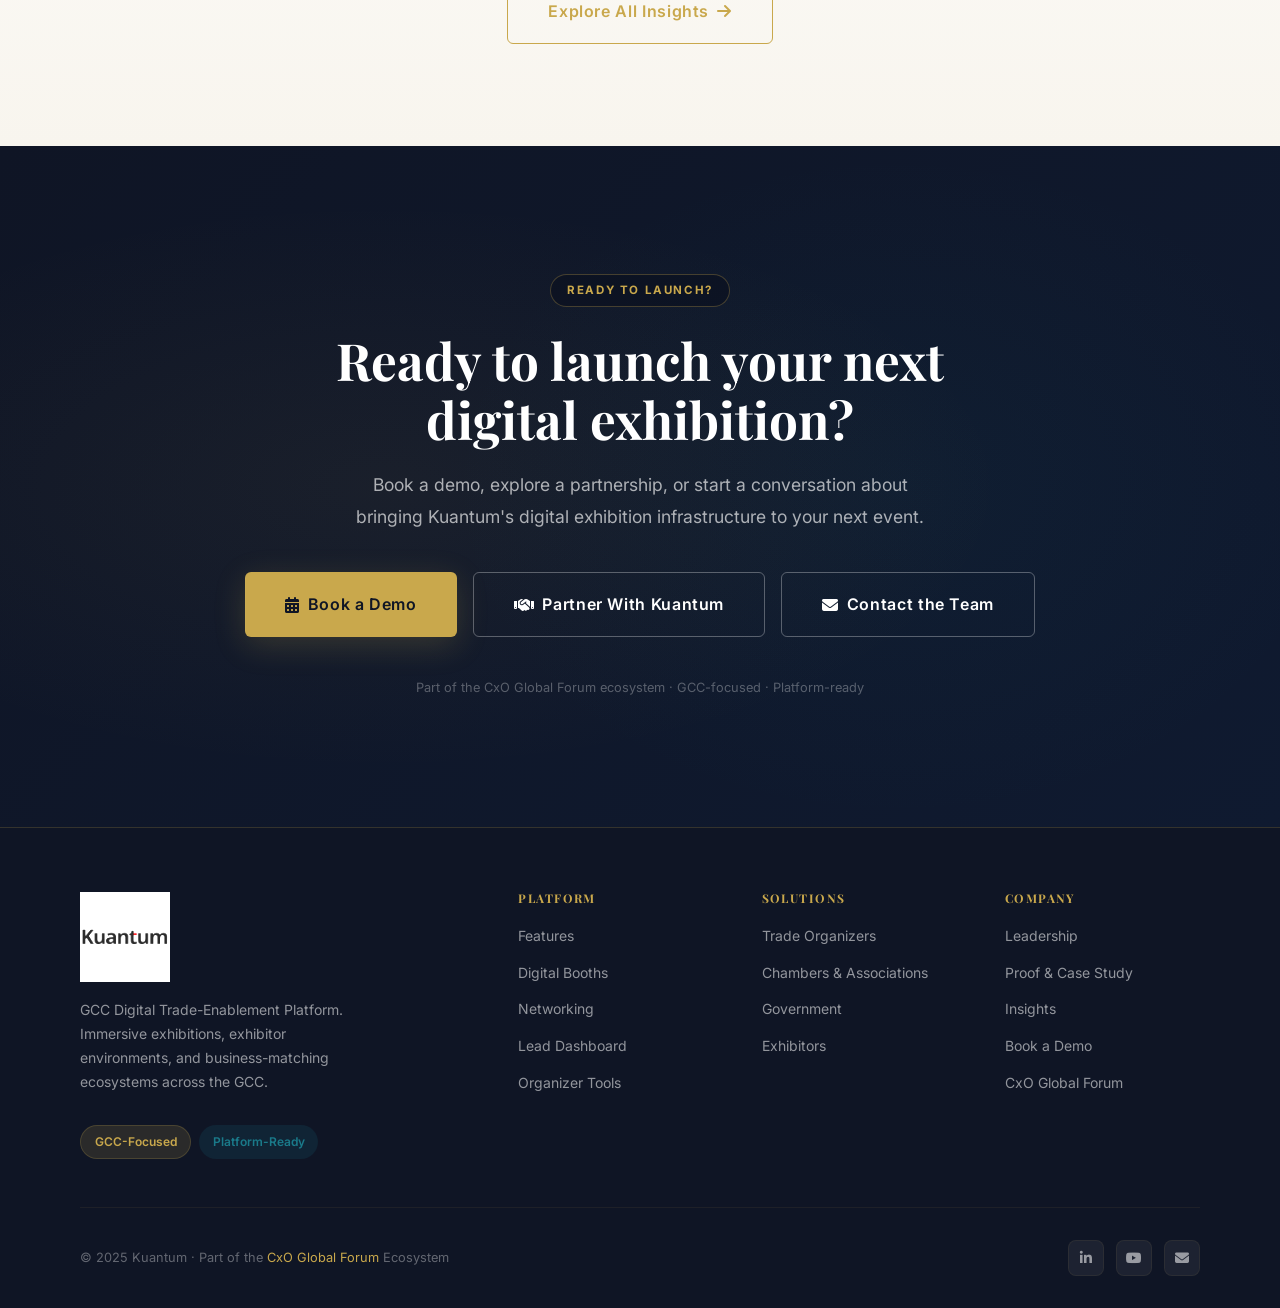
==== commit 16e6caea: "Update logo to LinkedIn brand logo" ====
--- a/index.html
+++ b/index.html
@@ -19,7 +19,7 @@
   <nav class="navbar" id="navbar">
     <div class="navbar-inner">
       <a href="index.html" class="logo">
-        <img src="images/kuantum-logo-cxo.png" alt="Kuantum" class="logo-img" style="filter:brightness(1.3);height:90px;width:auto;max-width:240px;object-fit:contain;" onerror="this.classList.add('error')">
+        <img src="images/kuantum-linkedin-logo.png" alt="Kuantum" class="logo-img" style="filter:brightness(1.3);height:90px;width:auto;max-width:240px;object-fit:contain;" onerror="this.classList.add('error')">
       </a>
 
       <div class="nav-links">
@@ -694,7 +694,7 @@
       <div class="footer-grid">
         <div class="footer-brand">
           <a href="index.html" class="logo">
-            <img src="images/kuantum-logo-cxo.png" alt="Kuantum" class="logo-img" style="filter:brightness(1.3);height:90px;width:auto;max-width:240px;object-fit:contain;" onerror="this.classList.add('error')">
+            <img src="images/kuantum-linkedin-logo.png" alt="Kuantum" class="logo-img" style="filter:brightness(1.3);height:90px;width:auto;max-width:240px;object-fit:contain;" onerror="this.classList.add('error')">
           </a>
           <p>GCC Digital Trade-Enablement Platform. Immersive exhibitions, exhibitor environments, and business-matching ecosystems across the GCC.</p>
           <div class="mt-4" style="display:flex;gap:0.5rem;flex-wrap:wrap;">
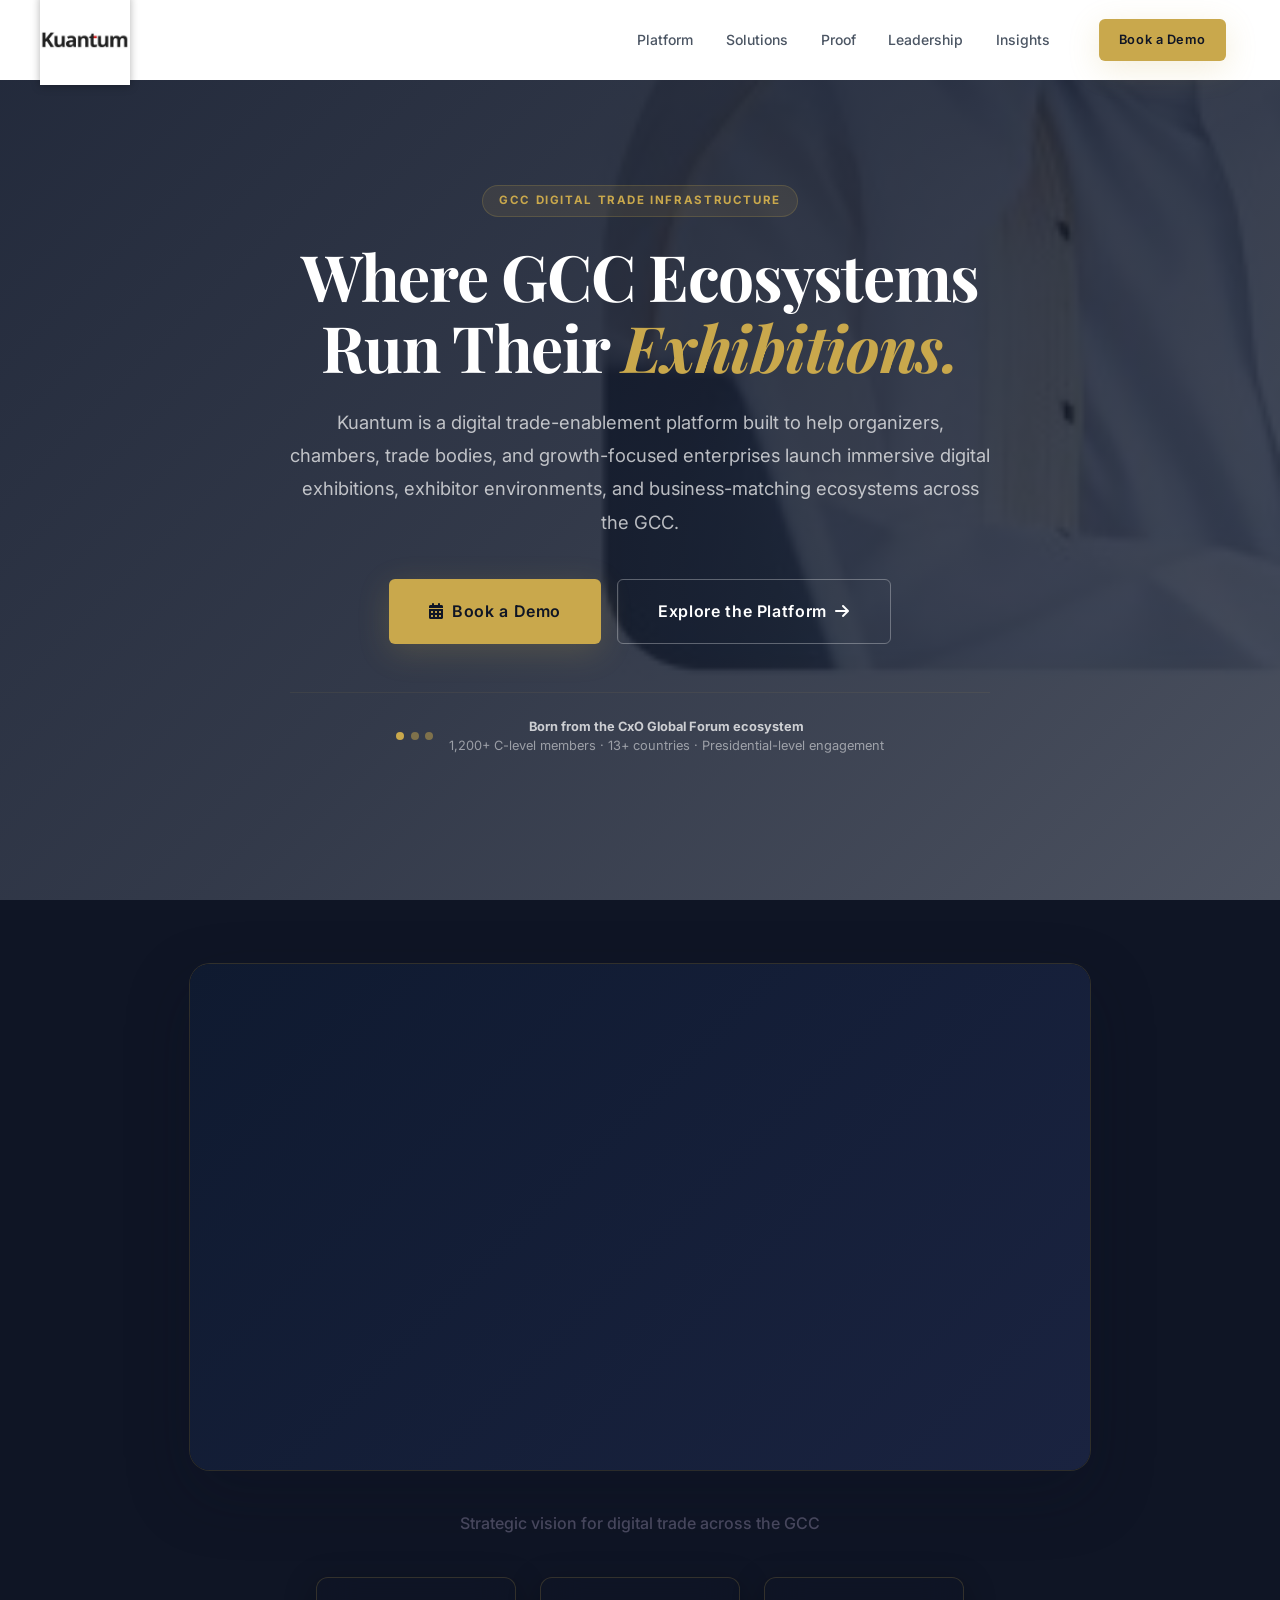
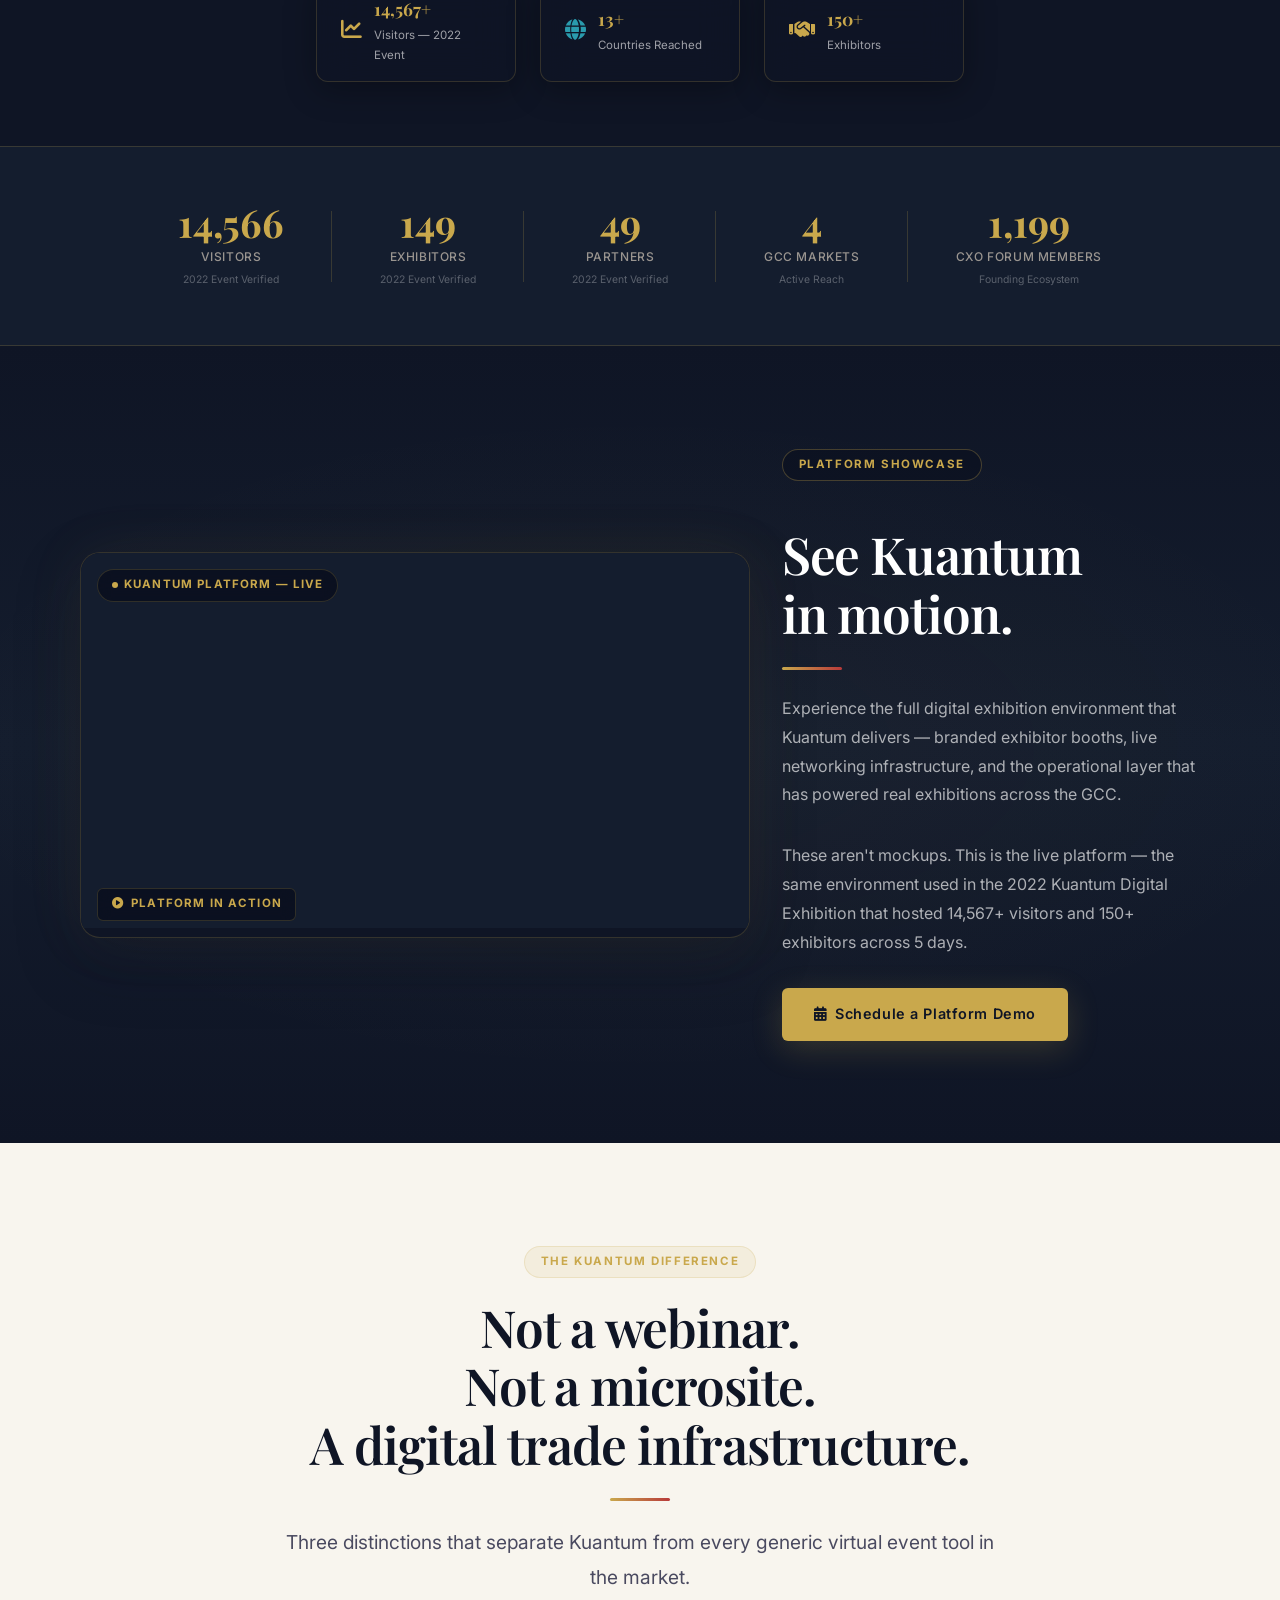
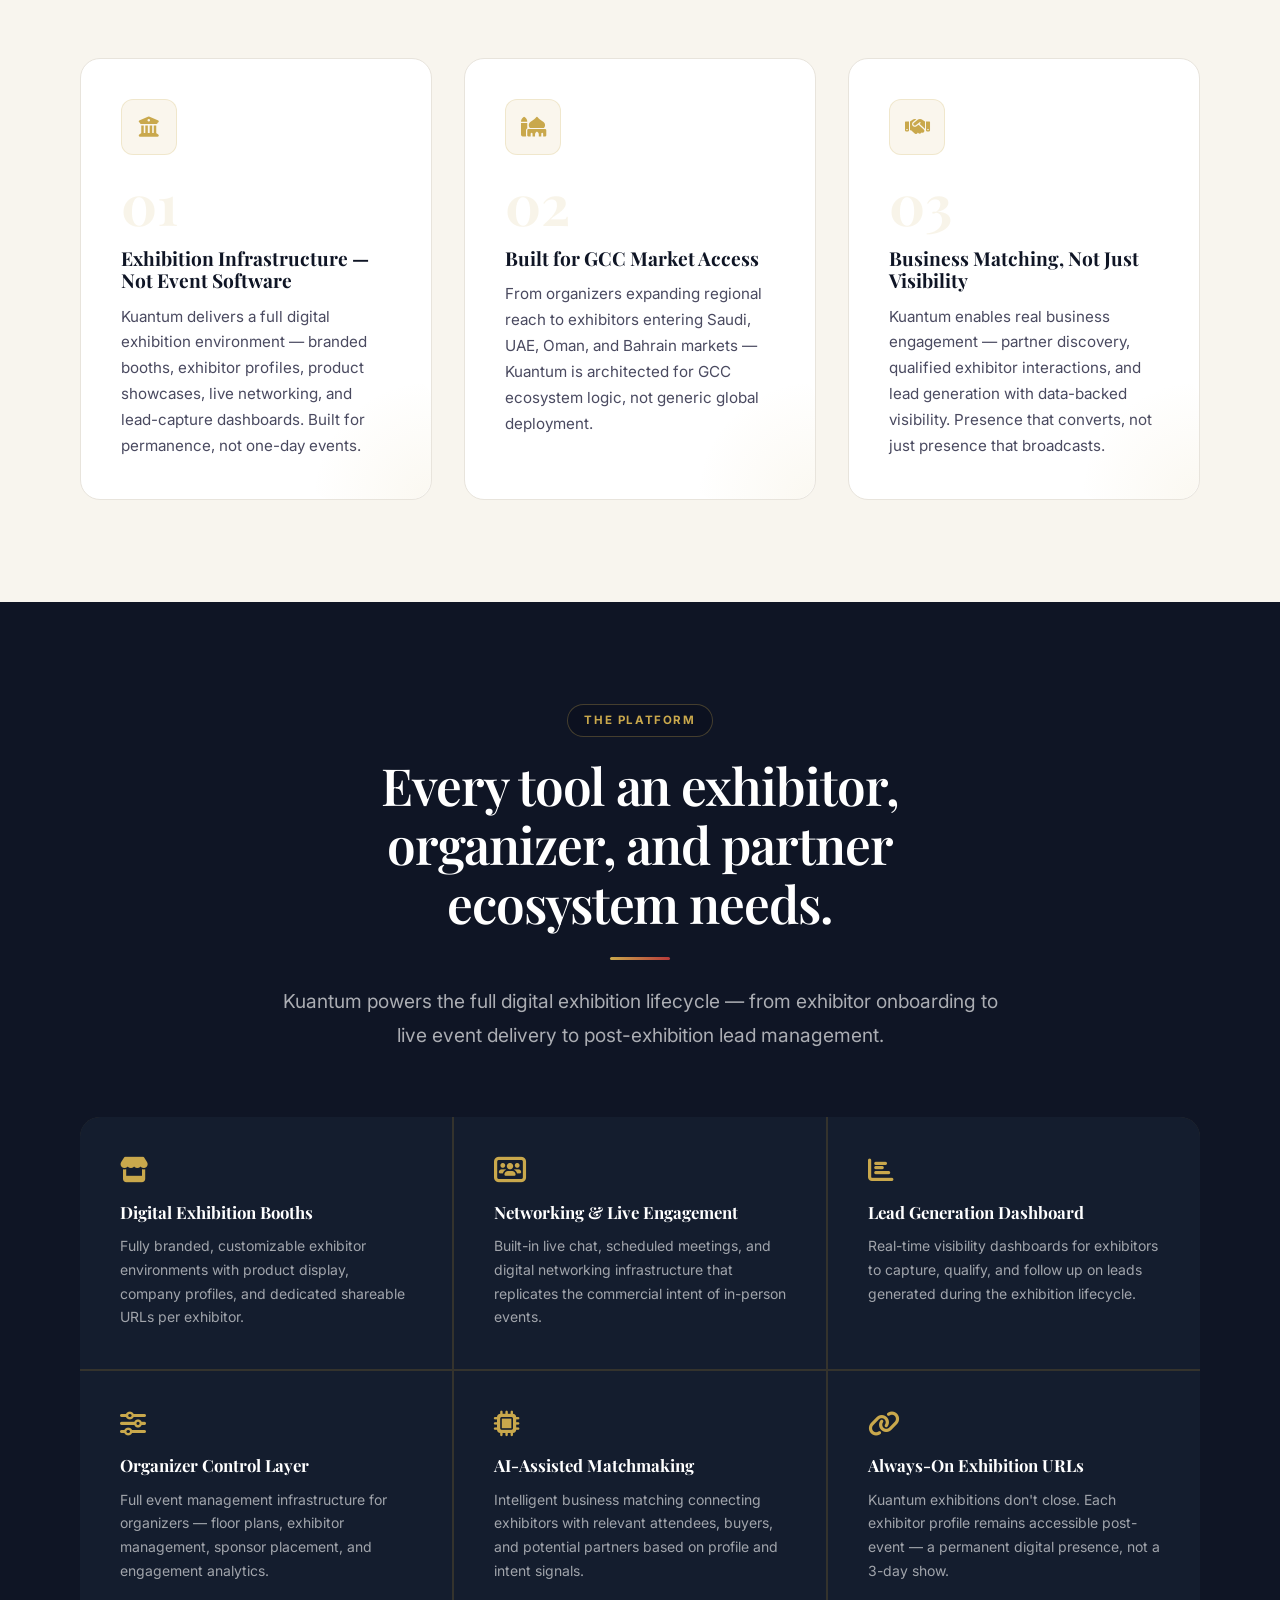
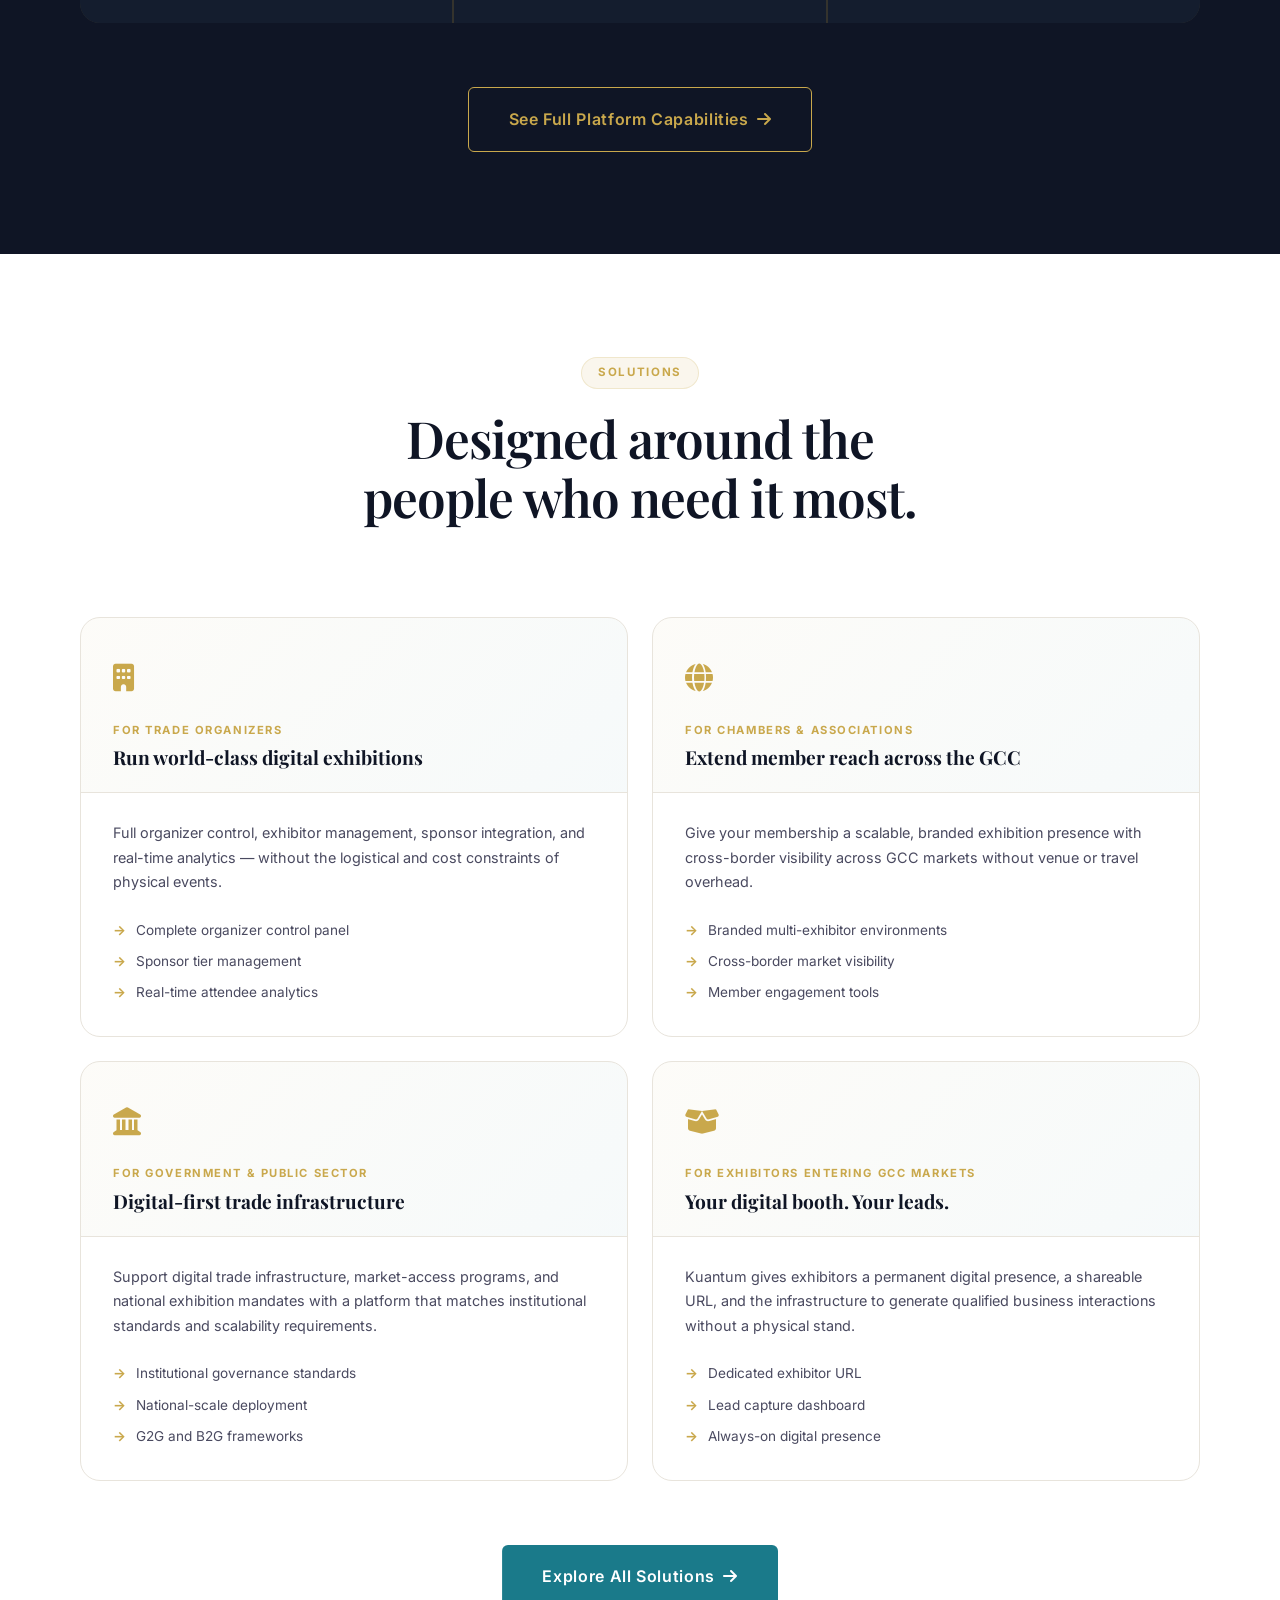
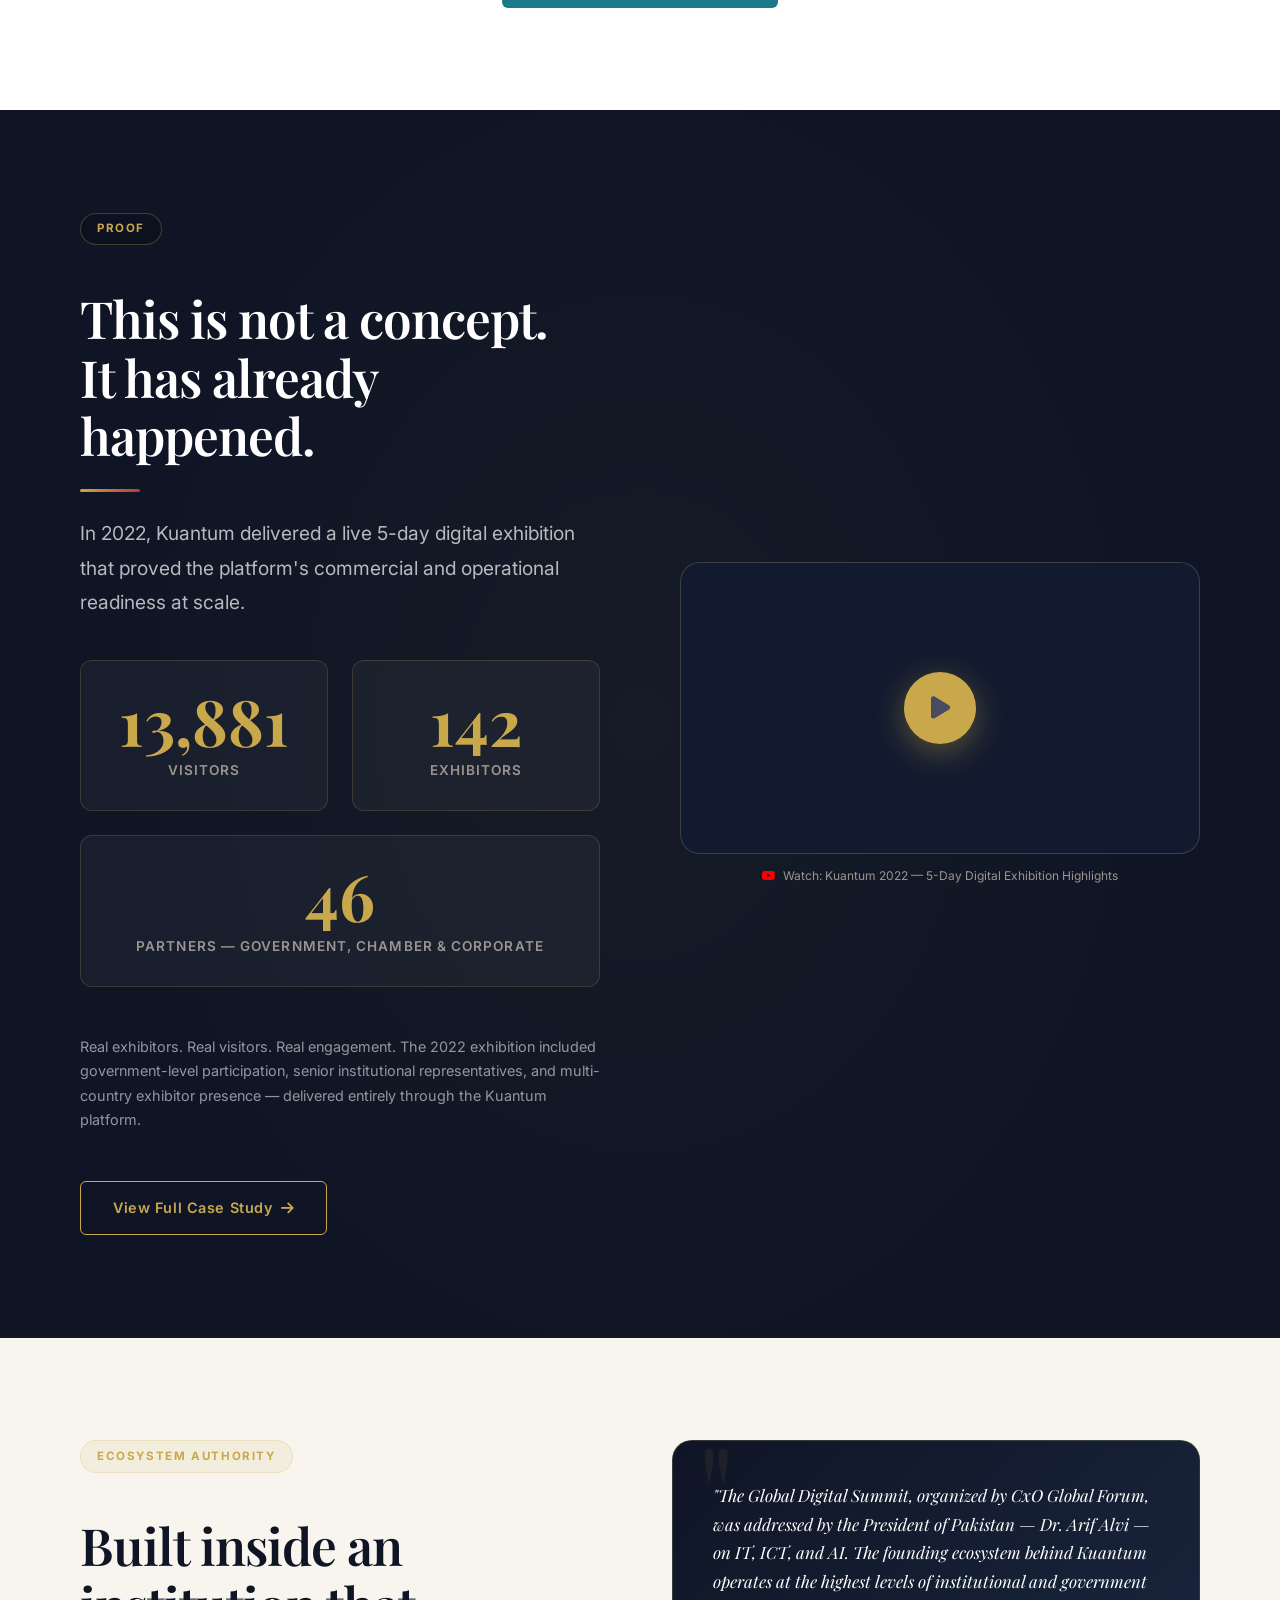
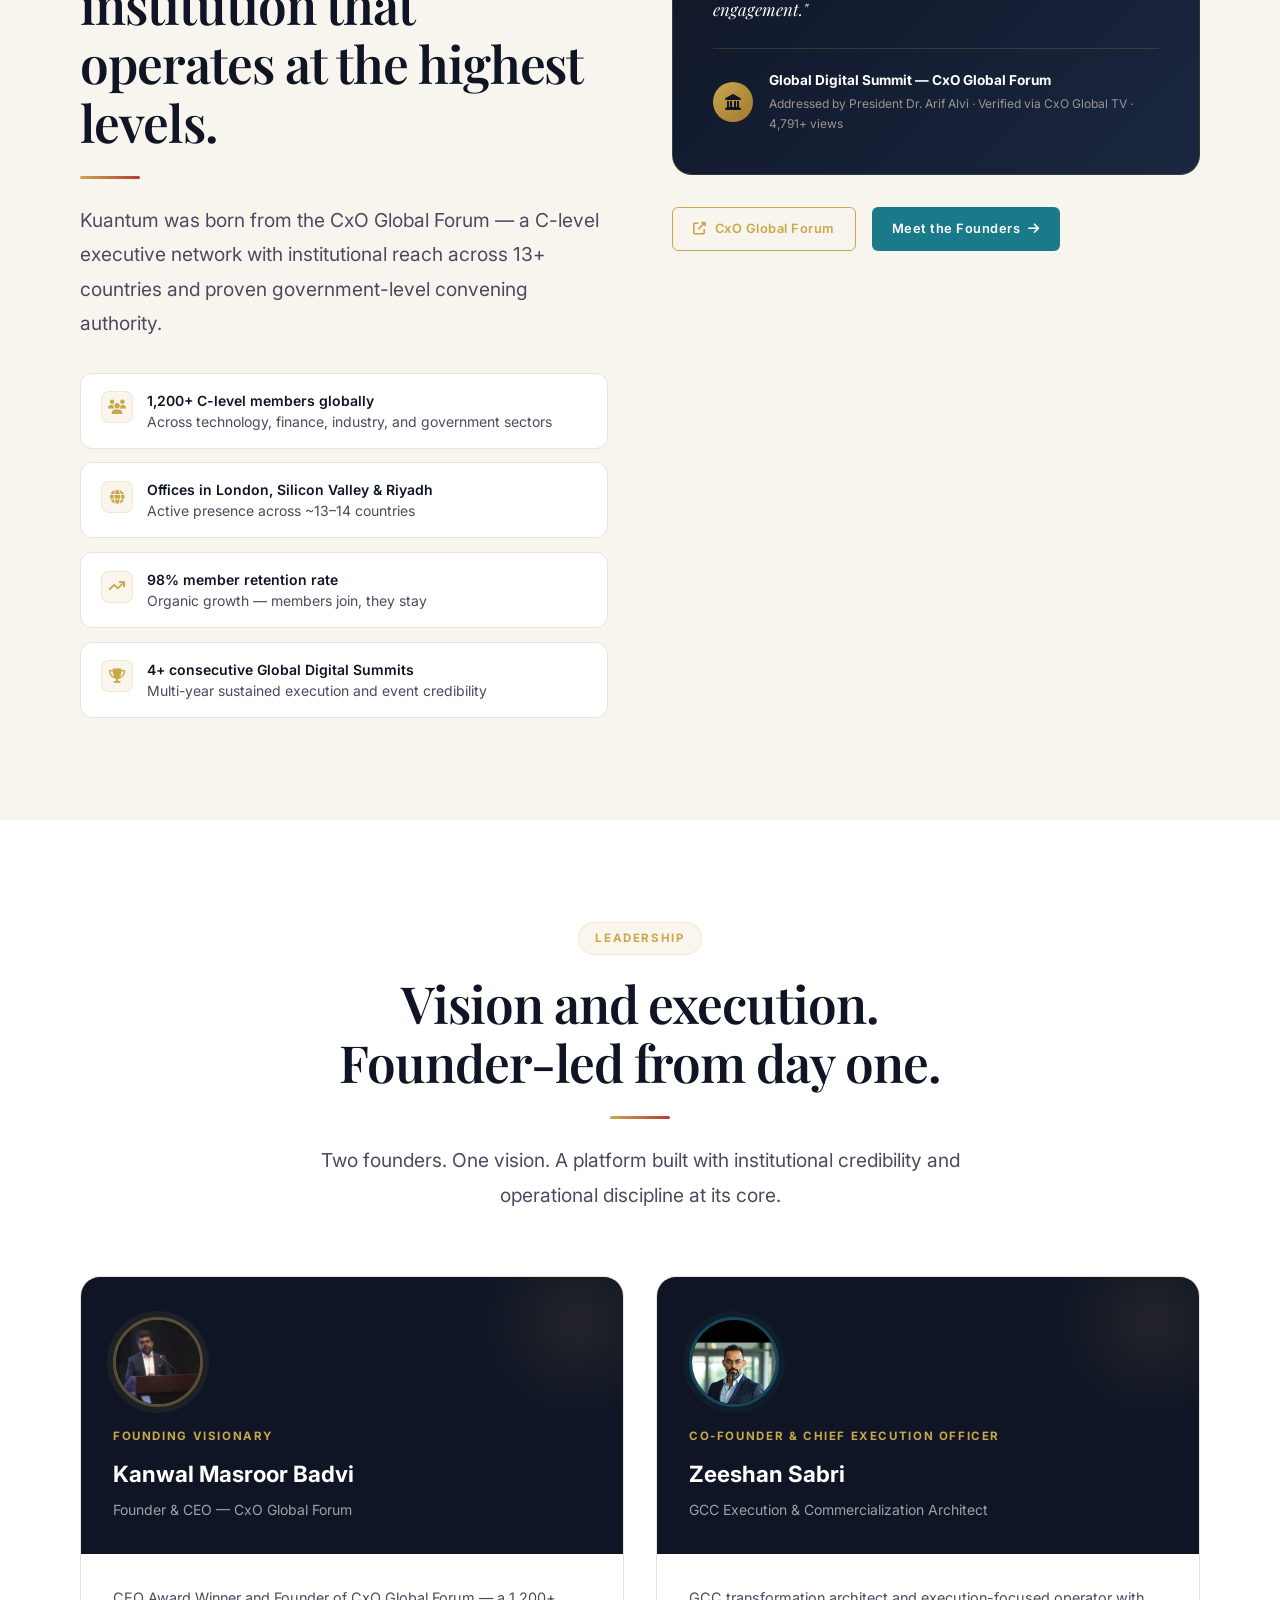
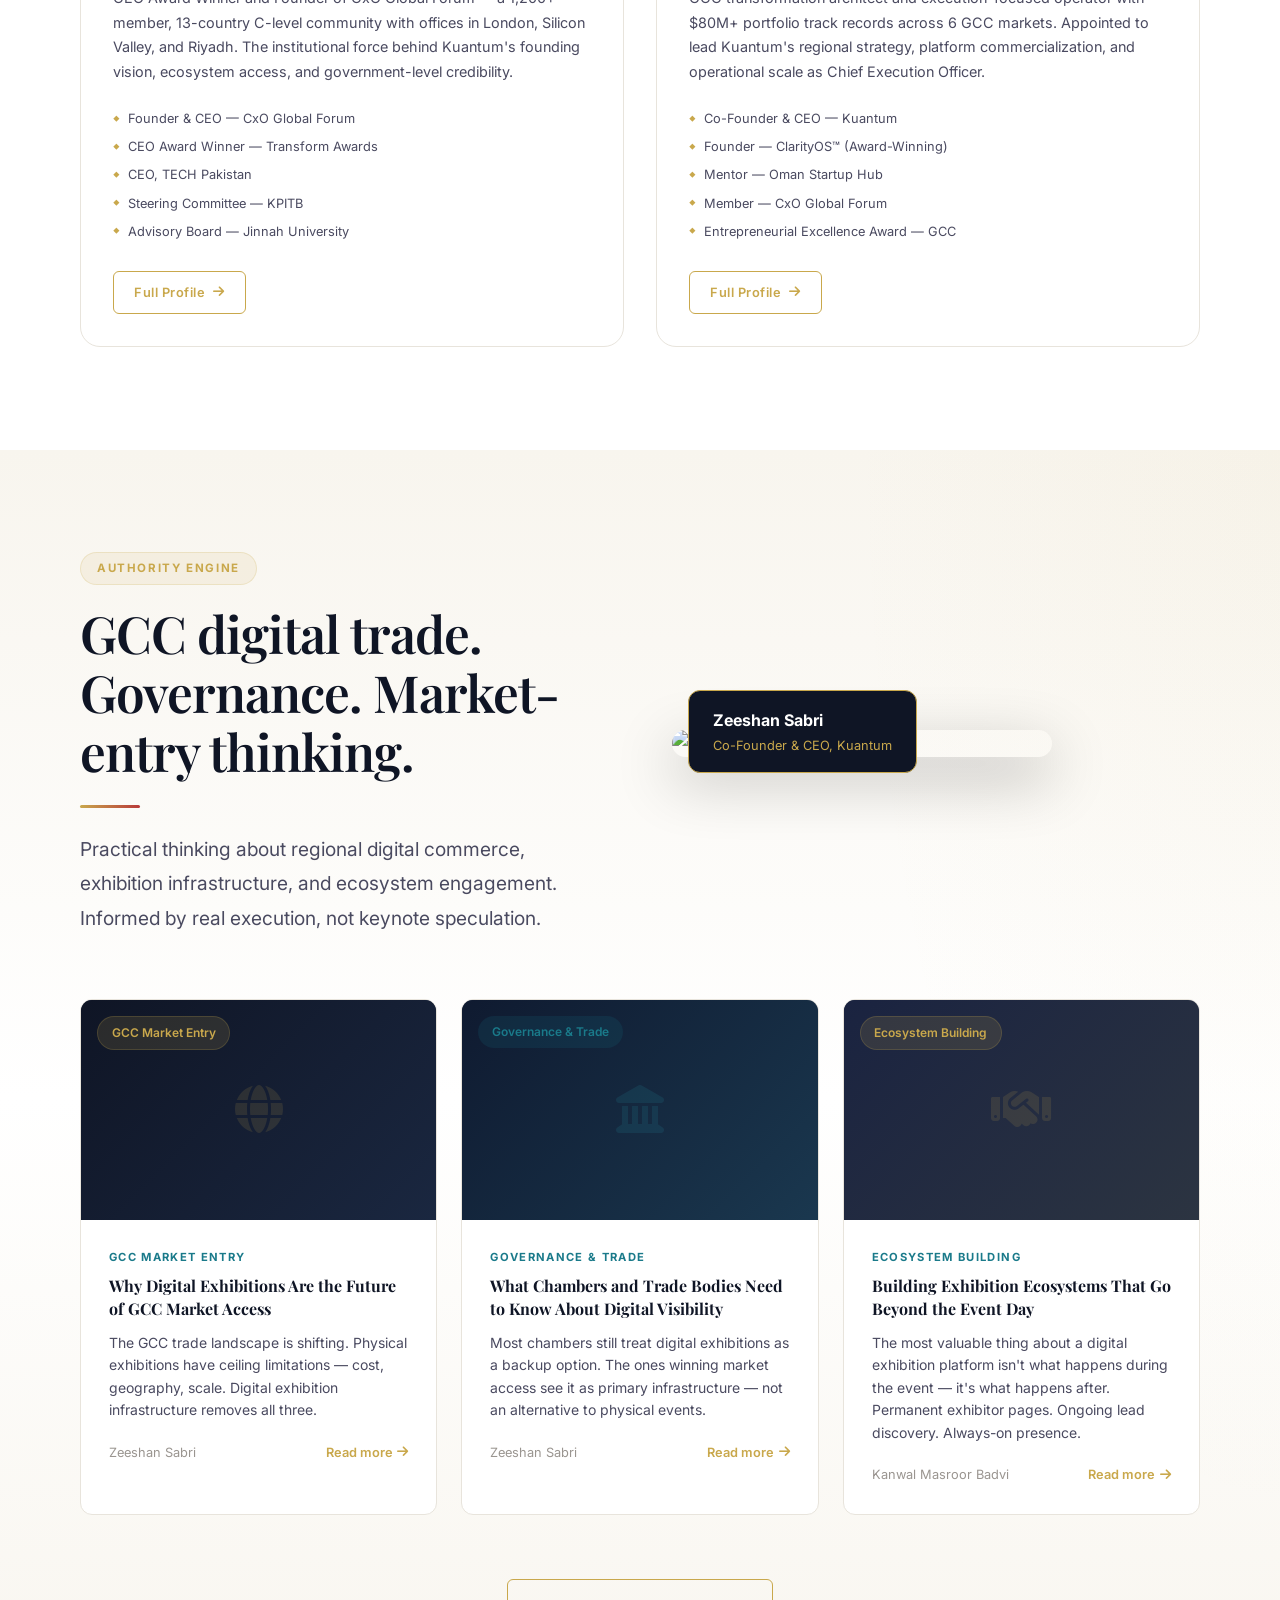
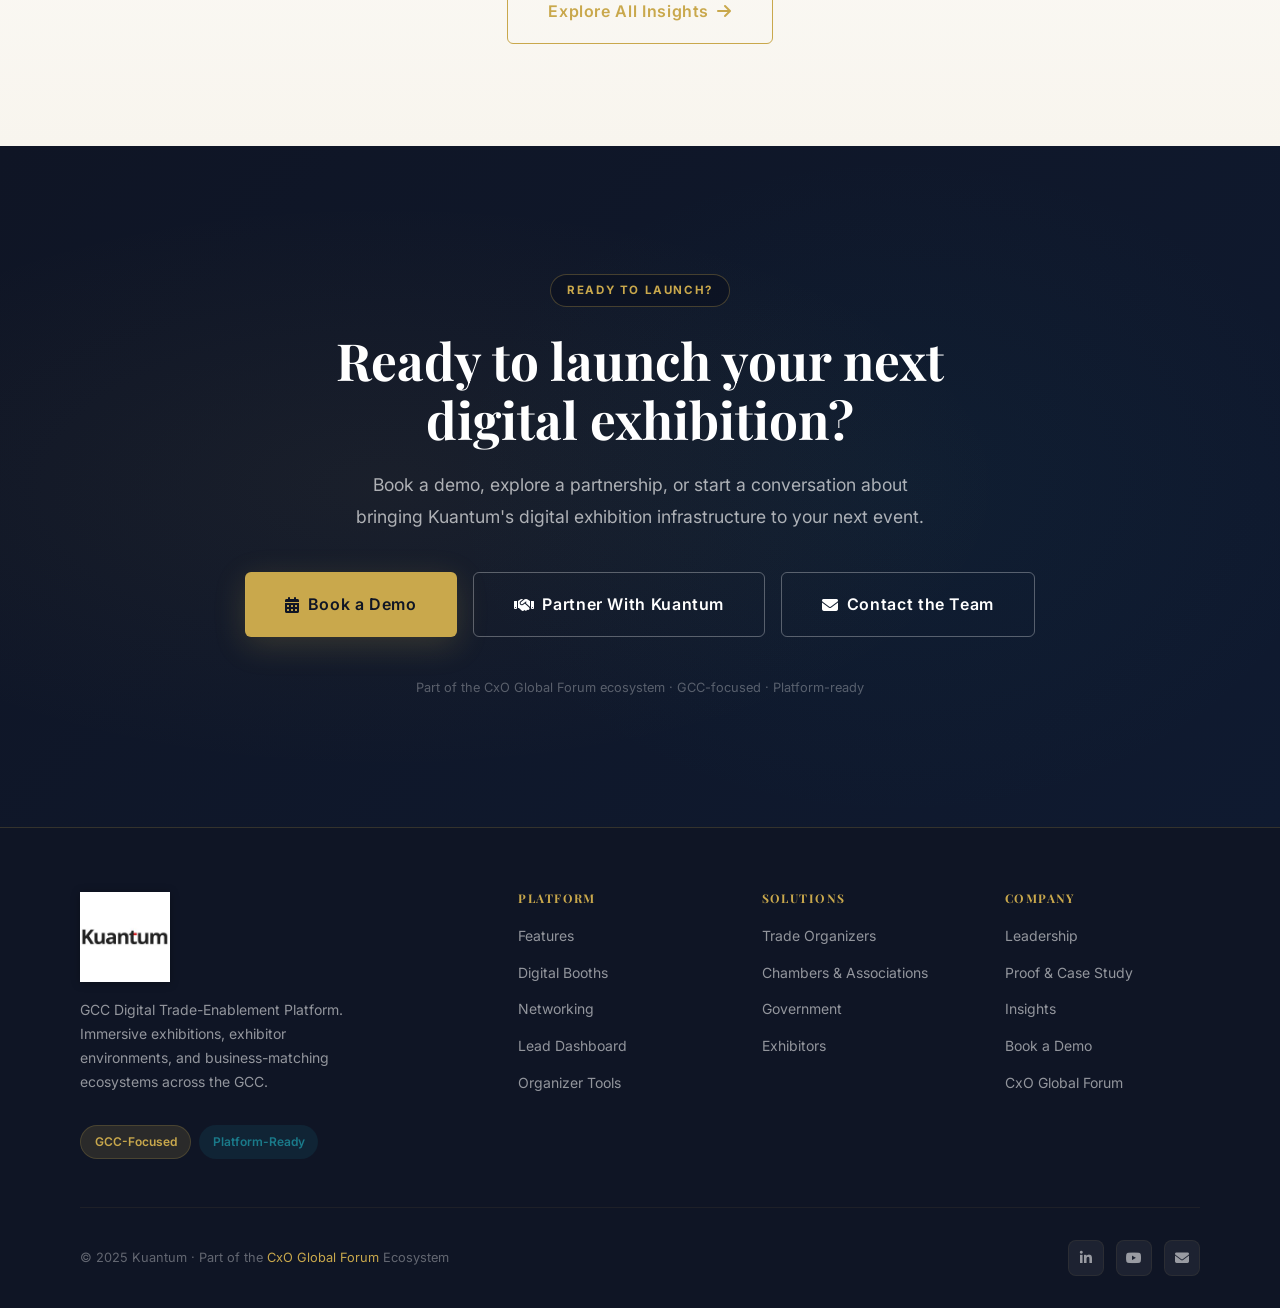
==== commit 9233f26f: "White navbar + LinkedIn banner as hero background" ====
--- a/index.html
+++ b/index.html
@@ -19,7 +19,7 @@
   <nav class="navbar" id="navbar">
     <div class="navbar-inner">
       <a href="index.html" class="logo">
-        <img src="images/kuantum-linkedin-logo.png" alt="Kuantum" class="logo-img" style="filter:brightness(1.3);height:90px;width:auto;max-width:240px;object-fit:contain;" onerror="this.classList.add('error')">
+        <img src="images/kuantum-linkedin-logo.png" alt="Kuantum" class="logo-img" style="height:90px;width:auto;max-width:240px;object-fit:contain;" onerror="this.classList.add('error')">
       </a>
 
       <div class="nav-links">
@@ -53,6 +53,8 @@
   <section class="hero">
     <div class="hero-bg"></div>
     <div class="hero-grid"></div>
+    <div class="hero-banner-img"></div>
+    <div class="hero-banner-overlay"></div>
     <div class="hero-content">
       <div class="container">
         <div class="hero-inner">
@@ -694,7 +696,7 @@
       <div class="footer-grid">
         <div class="footer-brand">
           <a href="index.html" class="logo">
-            <img src="images/kuantum-linkedin-logo.png" alt="Kuantum" class="logo-img" style="filter:brightness(1.3);height:90px;width:auto;max-width:240px;object-fit:contain;" onerror="this.classList.add('error')">
+            <img src="images/kuantum-linkedin-logo.png" alt="Kuantum" class="logo-img" style="height:90px;width:auto;max-width:240px;object-fit:contain;" onerror="this.classList.add('error')">
           </a>
           <p>GCC Digital Trade-Enablement Platform. Immersive exhibitions, exhibitor environments, and business-matching ecosystems across the GCC.</p>
           <div class="mt-4" style="display:flex;gap:0.5rem;flex-wrap:wrap;">
--- a/css/style.css
+++ b/css/style.css
@@ -359,11 +359,11 @@
   height: 80px;
   display: flex;
   align-items: center;
-  background: rgba(10, 15, 30, 0.95);
+  background: #ffffff;
   backdrop-filter: blur(10px);
 }
 .navbar.scrolled {
-  background: rgba(10, 15, 30, 0.97);
+  background: #ffffff;
   backdrop-filter: blur(20px);
   -webkit-backdrop-filter: blur(20px);
   box-shadow: 0 1px 0 var(--border);
@@ -624,7 +624,7 @@
 }
 .nav-link {
   padding: 0.5rem 0.9rem;
-  color: rgba(255,255,255,0.75);
+  color: #4b5563;
   font-size: 0.875rem;
   font-weight: 500;
   border-radius: var(--radius-sm);
@@ -659,7 +659,7 @@
   display: block;
   width: 24px;
   height: 2px;
-  background: var(--white);
+  background: #1f2937;
   border-radius: 2px;
   transition: var(--transition);
 }
@@ -671,18 +671,19 @@
   display: none;
   position: fixed;
   top: 70px; left: 0; right: 0;
-  background: rgba(10, 15, 30, 0.98);
-  backdrop-filter: blur(20px);
+  background: #ffffff;
+  box-shadow: 0 4px 12px rgba(0,0,0,0.1);
   padding: 1.5rem;
   z-index: 999;
-  border-bottom: 1px solid var(--border);
+  border-bottom: 1px solid #e5e7eb;
 }
 .mobile-menu.open { display: block; }
 .mobile-menu .nav-link {
   display: block;
   padding: 0.875rem 1rem;
   font-size: 1rem;
-  border-bottom: 1px solid var(--border-light);
+  color: #4b5563;
+  border-bottom: 1px solid #e5e7eb;
 }
 .mobile-menu .nav-link::after { display: none; }
 .mobile-menu .btn { width: 100%; justify-content: center; margin-top: 1rem; }
@@ -697,6 +698,25 @@
   display: flex;
   align-items: center;
   overflow: hidden;
+}
+/* LinkedIn Banner as Hero Background */
+.hero-banner-img {
+  position: absolute;
+  inset: 0;
+  background-image: url('../images/kuantum-linkedin-banner.jpg');
+  background-size: cover;
+  background-position: center;
+  z-index: 0;
+}
+.hero-banner-overlay {
+  position: absolute;
+  inset: 0;
+  background: linear-gradient(135deg, rgba(15, 23, 42, 0.92) 0%, rgba(15, 23, 42, 0.85) 50%, rgba(15, 23, 42, 0.75) 100%);
+  z-index: 1;
+}
+.hero > .container {
+  position: relative;
+  z-index: 2;
 }
 .hero-bg {
   position: absolute;
